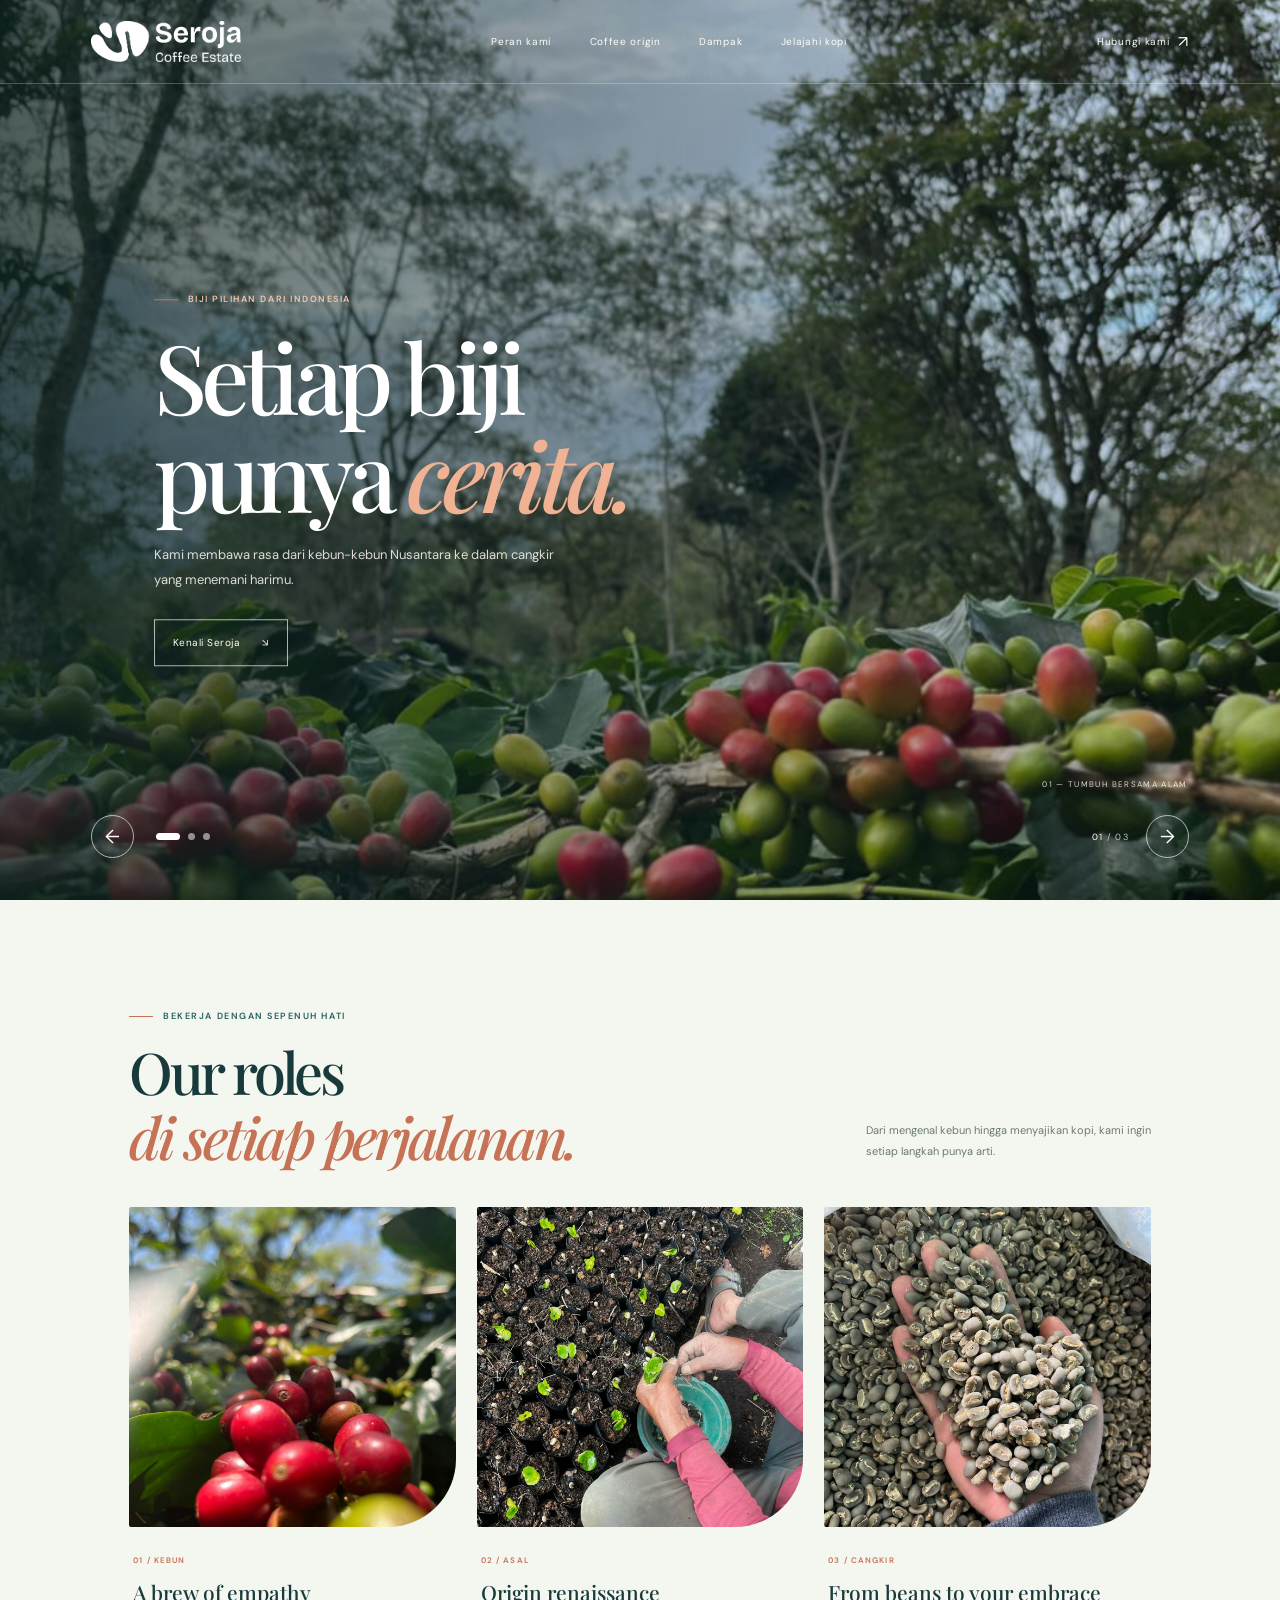
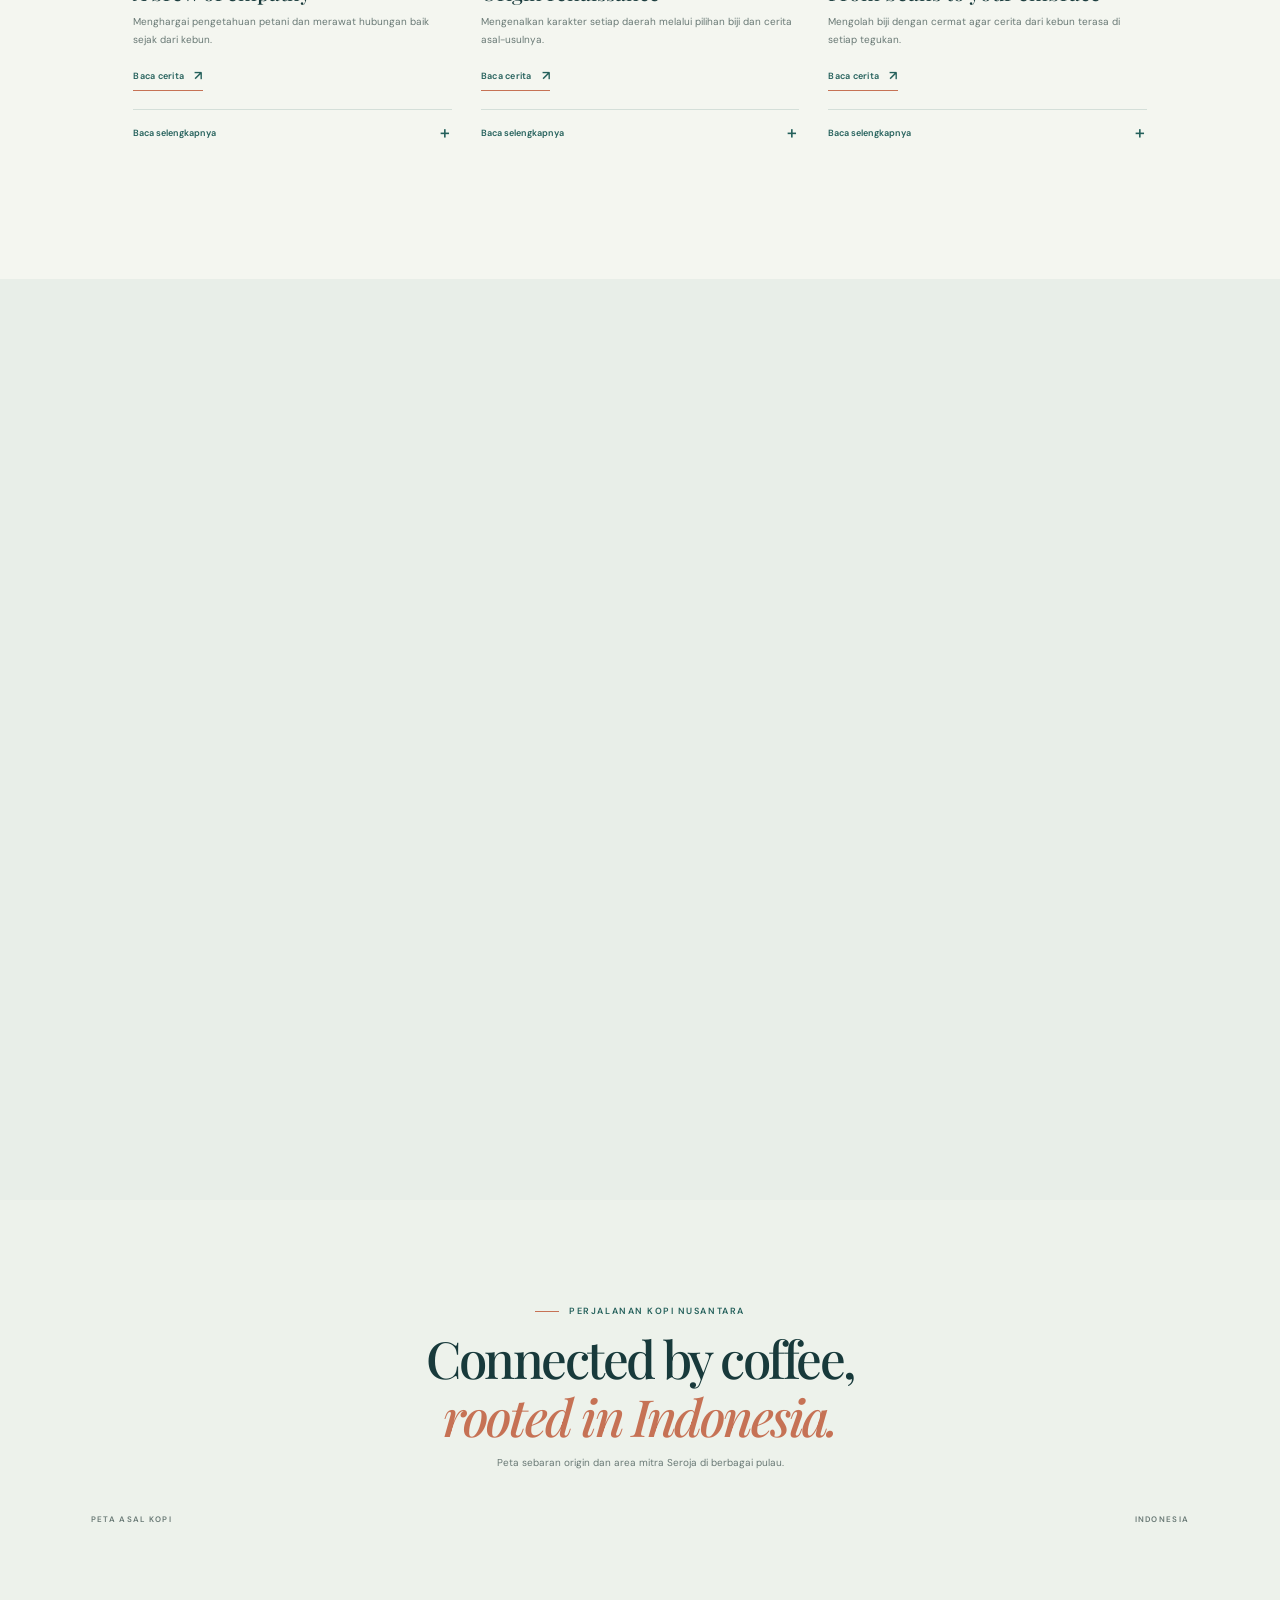
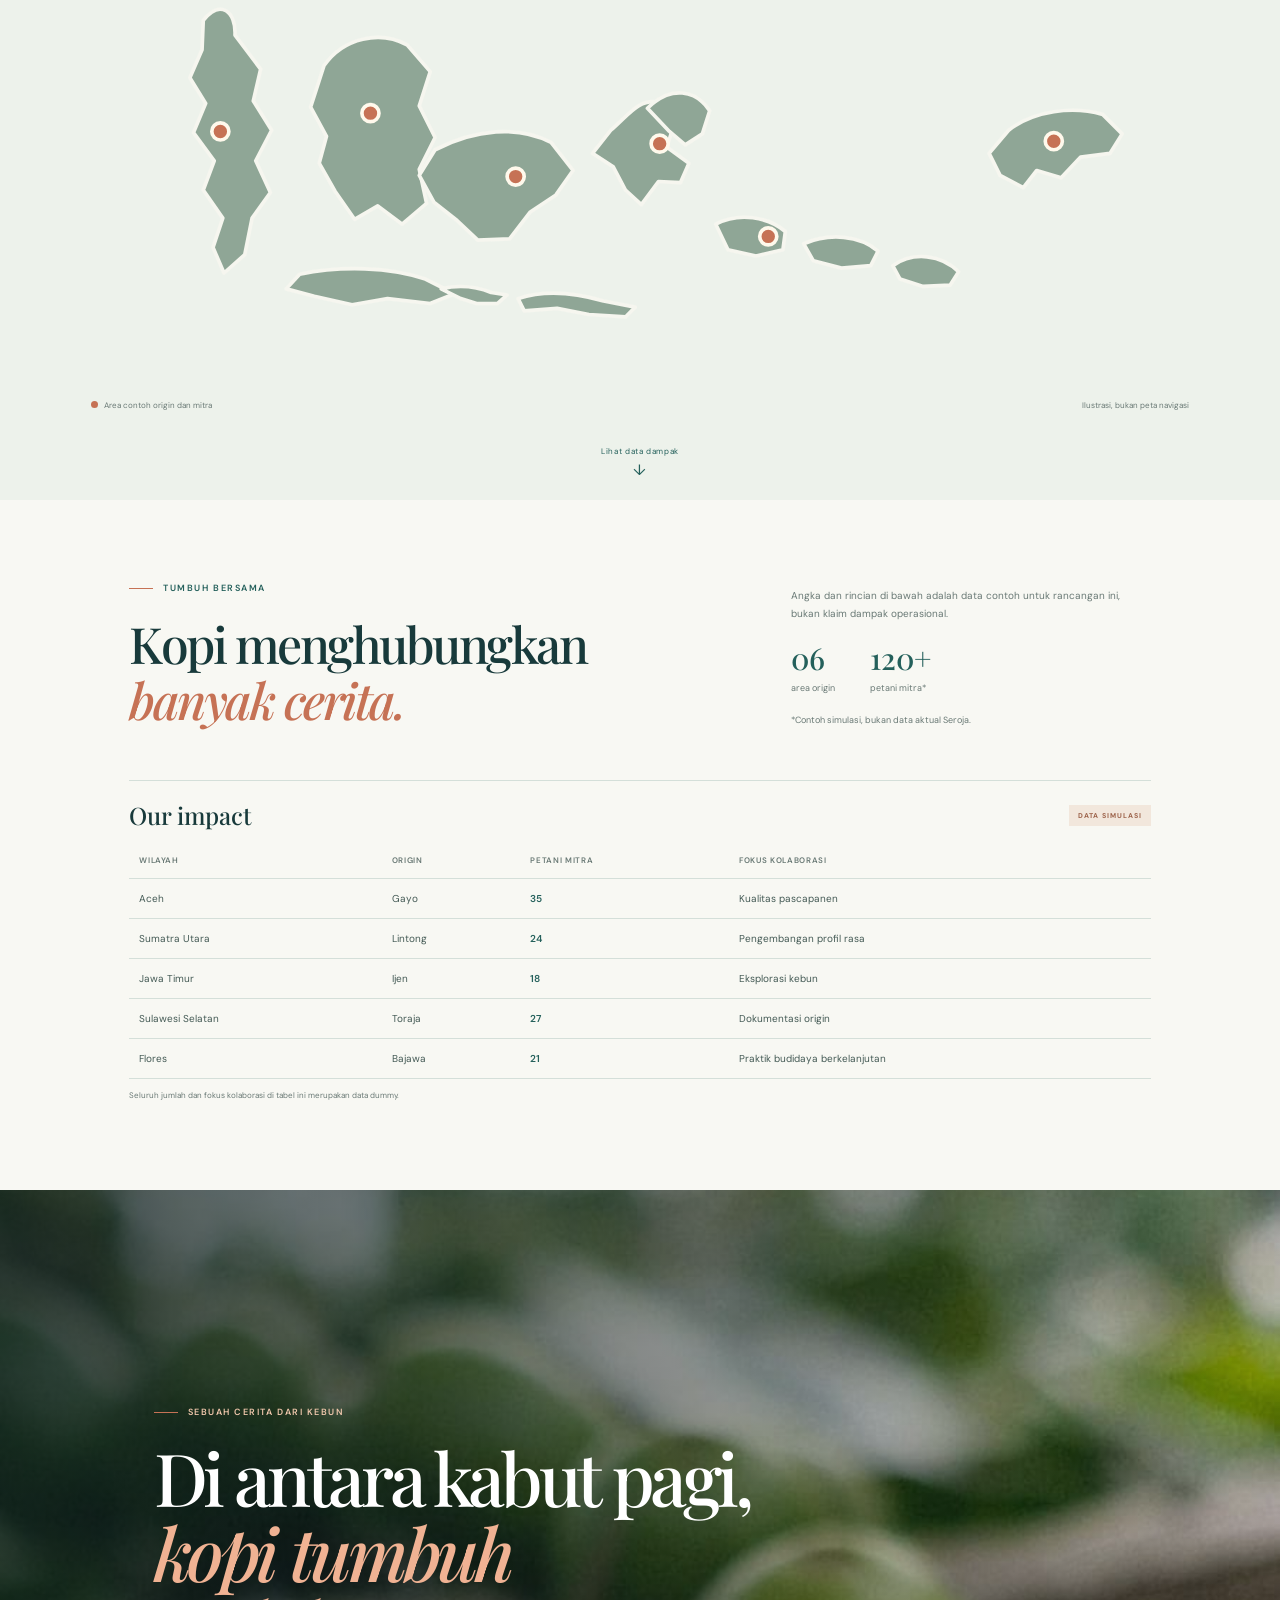
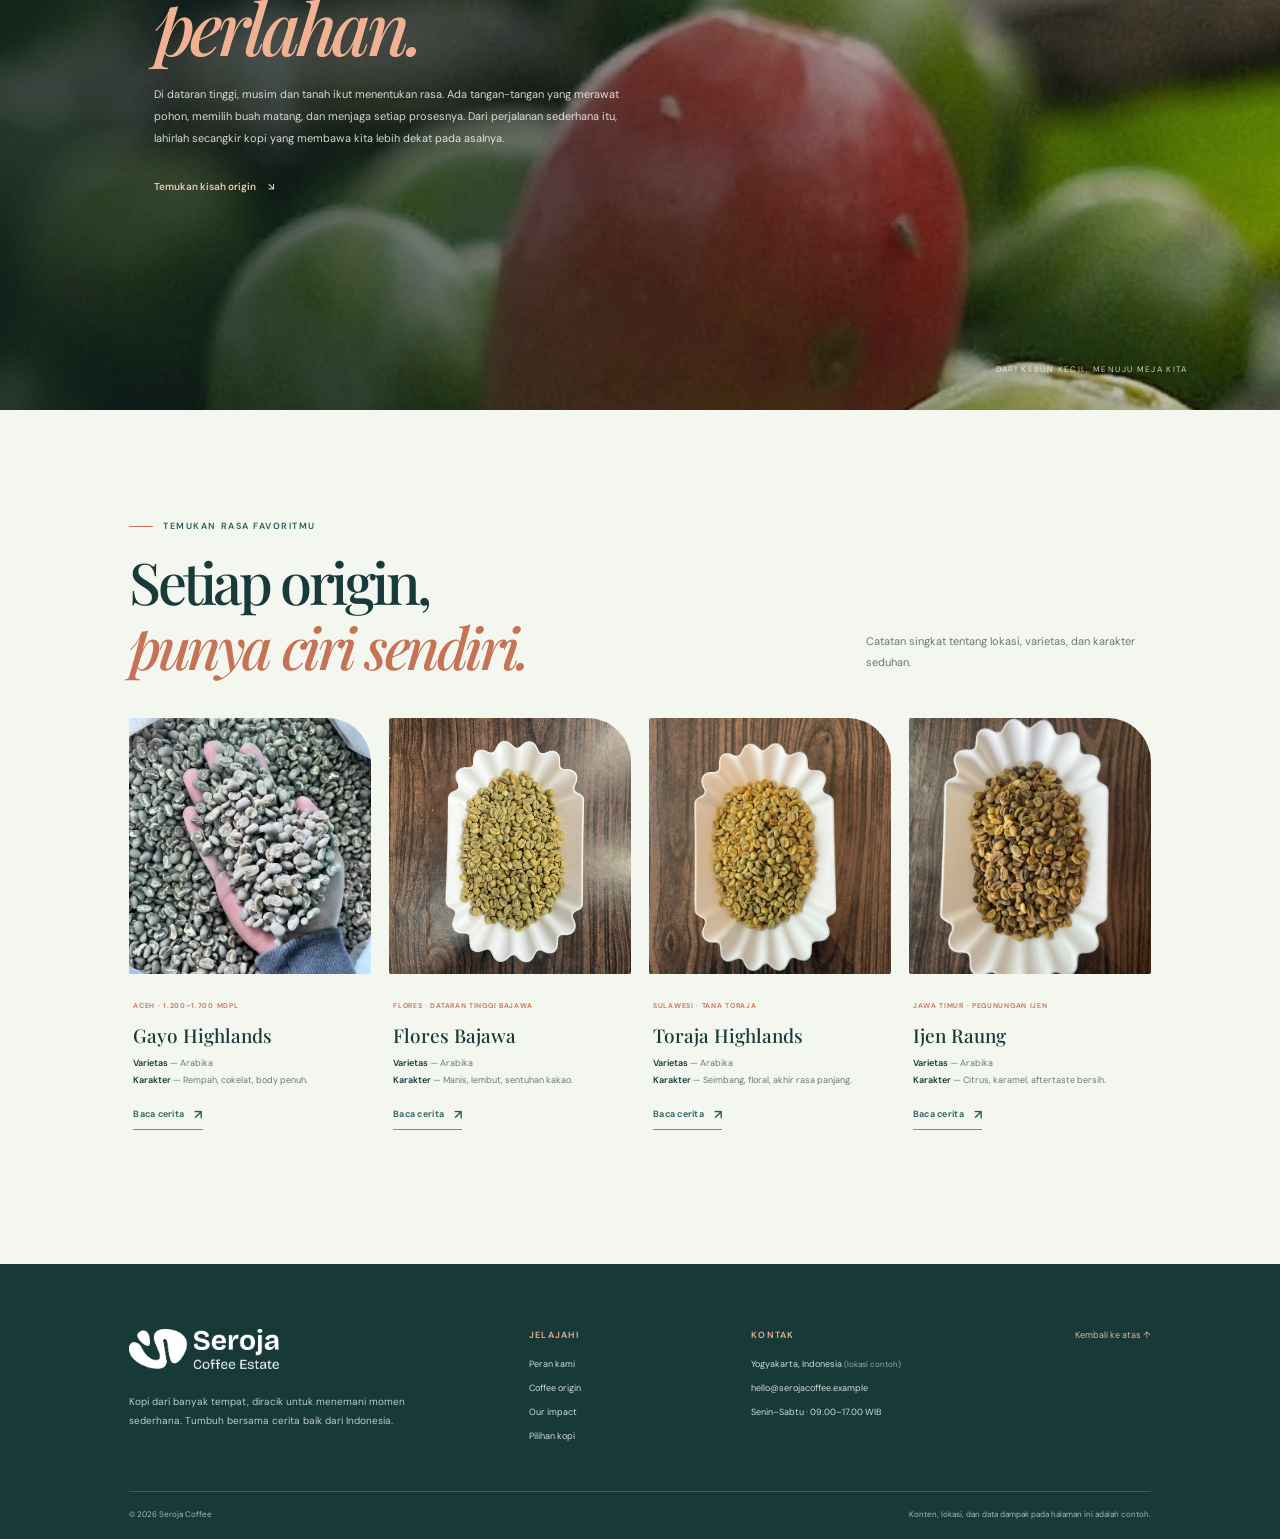
==== index.html @ 6aa767bf "new file:   assets/images/coffee-flores.jpeg 	new file:   assets/images/coffee-ijen.jpeg 	new file: " ====
<!doctype html>
<html lang="id">
<head>
    <meta charset="utf-8">
    <meta name="viewport" content="width=device-width, initial-scale=1">
    <meta name="theme-color" content="#183a3b">
    <meta name="description" content="Seroja Coffee — cerita kopi Indonesia, dari kebun pilihan sampai ke cangkirmu.">
    <title>Seroja Coffee — Cerita dari setiap biji</title>
    <link rel="preconnect" href="https://fonts.googleapis.com">
    <link rel="preconnect" href="https://fonts.gstatic.com" crossorigin>
    <link rel="preconnect" href="https://images.unsplash.com">
    <link href="https://fonts.googleapis.com/css2?family=DM+Sans:wght@400;500;600;700&family=Playfair+Display:ital,wght@0,500;0,600;1,500;1,600&display=swap" rel="stylesheet">
    <link rel="stylesheet" href="styles.css">
    <script src="script.js" defer></script>
</head>
<body>
    <header class="site-header">
        <a class="brand" href="#home" aria-label="Seroja Coffee, ke beranda">
            <img class="brand-logo" src="assets/seroja-logo.png" alt="Seroja Coffee Estate">
        </a>
        <button class="menu-toggle" type="button" aria-expanded="false" aria-controls="site-navigation">
            <span class="menu-toggle-label">Menu</span>
            <span class="menu-icon" aria-hidden="true"><i></i><i></i></span>
        </button>
        <nav class="site-nav" id="site-navigation" aria-label="Navigasi utama">
            <a href="#peran">Peran kami</a>
            <a href="#origin">Coffee origin</a>
            <a href="#dampak">Dampak</a>
            <a href="#jelajah">Jelajahi kopi</a>
        </nav>
        <a class="header-link" href="#kontak">Hubungi kami <span aria-hidden="true">↗</span></a>
    </header>

    <main>
        <section class="hero" id="home" aria-label="Cerita Seroja Coffee">
            <article class="hero-slide is-active" aria-hidden="false">
                <img data-image-slot="hero-01" src="https://images.unsplash.com/photo-1442512595331-e89e73853f31?auto=format&amp;fit=crop&amp;w=2200&amp;q=88" alt="Buah kopi merah dan hijau di cabang pohon kopi" fetchpriority="high">
                <div class="hero-shade"></div>
                <div class="hero-copy">
                    <p class="eyebrow"><span></span> Biji pilihan dari Indonesia</p>
                    <h1>Setiap biji<br>punya <em>cerita.</em></h1>
                    <p>Kami membawa rasa dari kebun-kebun Nusantara ke dalam cangkir yang menemani harimu.</p>
                    <a class="button button-light" href="#peran">Kenali Seroja <span aria-hidden="true">↘</span></a>
                </div>
                <span class="hero-caption">01 — TUMBUH BERSAMA ALAM</span>
            </article>
            <article class="hero-slide" aria-hidden="true">
                <img data-image-slot="hero-02" src="https://images.unsplash.com/photo-1472396961693-142e6e269027?auto=format&amp;fit=crop&amp;w=2200&amp;q=88" alt="Daun dan buah kopi yang tumbuh di kebun" loading="lazy">
                <div class="hero-shade"></div>
                <div class="hero-copy">
                    <p class="eyebrow"><span></span> Asal yang kami jaga</p>
                    <h2>Dari tanah<br><em>yang bermakna.</em></h2>
                    <p>Kenali orang-orang dan tempat yang membuat karakter kopi Indonesia begitu beragam.</p>
                    <a class="button button-light" href="#origin">Lihat coffee origin <span aria-hidden="true">↘</span></a>
                </div>
                <span class="hero-caption">02 — CERITA DARI ASALNYA</span>
            </article>
            <article class="hero-slide" aria-hidden="true">
                <img data-image-slot="hero-03" src="https://images.unsplash.com/photo-1495474472287-4d71bcdd2085?auto=format&amp;fit=crop&amp;w=2200&amp;q=88" alt="Bunga kopi Seroja Coffee Estate" loading="lazy">
                <div class="hero-shade"></div>
                <div class="hero-copy">
                    <p class="eyebrow"><span></span> Diracik untuk dinikmati</p>
                    <h2>Rasa lokal,<br><em>ruang untuk semua.</em></h2>
                    <p>Temukan kopi dengan karakter yang pas, lalu nikmati tanpa perlu terburu-buru.</p>
                    <a class="button button-light" href="#jelajah">Jelajahi pilihan <span aria-hidden="true">↘</span></a>
                </div>
                <span class="hero-caption">03 — SELALU ADA WAKTU UNTUK KOPI</span>
            </article>
            <div class="hero-controls" aria-label="Kontrol slide">
                <button class="slide-arrow" type="button" data-slide="previous" aria-label="Foto sebelumnya">←</button>
                <div class="slide-dots" aria-label="Pilih foto">
                    <button class="slide-dot is-active" type="button" data-slide-to="0" aria-label="Foto 1" aria-current="true"></button>
                    <button class="slide-dot" type="button" data-slide-to="1" aria-label="Foto 2" aria-current="false"></button>
                    <button class="slide-dot" type="button" data-slide-to="2" aria-label="Foto 3" aria-current="false"></button>
                </div>
                <span class="slide-count"><span id="slide-current">01</span> / 03</span>
                <button class="slide-arrow" type="button" data-slide="next" aria-label="Foto berikutnya">→</button>
            </div>
        </section>

        <section class="roles section" id="peran">
            <div class="section-heading">
                <div>
                    <p class="eyebrow"><span></span> Bekerja dengan sepenuh hati</p>
                    <h2>Our roles<br><em>di setiap perjalanan.</em></h2>
                </div>
                <p>Dari mengenal kebun hingga menyajikan kopi, kami ingin setiap langkah punya arti.</p>
            </div>
            <div class="role-grid">
                <article class="role-card">
                    <img data-image-slot="role-kebun" src="https://images.unsplash.com/photo-1523348837708-15d4a09cfac2?auto=format&amp;fit=crop&amp;w=1000&amp;q=85" alt="Tanaman muda yang tumbuh di lahan pertanian" loading="lazy">
                    <div class="card-copy">
                        <span class="card-kicker">01 / KEBUN</span>
                        <h3>A brew of empathy</h3>
                        <p>Menghargai pengetahuan petani dan merawat hubungan baik sejak dari kebun.</p>
                        <button class="grid-detail-button" type="button" data-open-detail>Baca cerita <span aria-hidden="true">↗</span></button>
                        <details class="read-more">
                            <summary>Baca selengkapnya <span aria-hidden="true">＋</span></summary>
                            <p>Contoh program Seroja: kunjungan kebun, berbagi catatan kualitas panen, dan pembelian biji berdasarkan kesepakatan yang transparan. Rincian ini merupakan materi simulasi.</p>
                        </details>
                    </div>
                </article>
                <article class="role-card">
                    <img data-image-slot="role-origin" src="https://images.unsplash.com/photo-1470252649378-9c29740c9fa8?auto=format&amp;fit=crop&amp;w=1000&amp;q=85" alt="Proses pemilihan dan penanganan biji kopi" loading="lazy">
                    <div class="card-copy">
                        <span class="card-kicker">02 / ASAL</span>
                        <h3>Origin renaissance</h3>
                        <p>Mengenalkan karakter setiap daerah melalui pilihan biji dan cerita asal-usulnya.</p>
                        <button class="grid-detail-button" type="button" data-open-detail>Baca cerita <span aria-hidden="true">↗</span></button>
                        <details class="read-more">
                            <summary>Baca selengkapnya <span aria-hidden="true">＋</span></summary>
                            <p>Kami membayangkan kolaborasi dengan komunitas lokal untuk mendokumentasikan varietas, metode pascapanen, dan kebiasaan yang menjaga mutu kopi dari musim ke musim.</p>
                        </details>
                    </div>
                </article>
                <article class="role-card">
                    <img data-image-slot="role-cangkir" src="https://images.unsplash.com/photo-1495474472287-4d71bcdd2085?auto=format&amp;fit=crop&amp;w=1000&amp;q=85" alt="Biji kopi pilihan yang siap diseduh" loading="lazy">
                    <div class="card-copy">
                        <span class="card-kicker">03 / CANGKIR</span>
                        <h3>From beans to your embrace</h3>
                        <p>Mengolah biji dengan cermat agar cerita dari kebun terasa di setiap tegukan.</p>
                        <button class="grid-detail-button" type="button" data-open-detail>Baca cerita <span aria-hidden="true">↗</span></button>
                        <details class="read-more">
                            <summary>Baca selengkapnya <span aria-hidden="true">＋</span></summary>
                            <p>Setiap racikan Seroja dirancang untuk menonjolkan rasa alami biji, disajikan dengan informasi asal dan saran seduh agar mudah kamu nikmati di rumah.</p>
                        </details>
                    </div>
                </article>
            </div>
        </section>

        <section class="origins section" id="origin">
            <div class="section-heading">
                <div>
                    <p class="eyebrow"><span></span> Rasa dari banyak pulau</p>
                    <h2>Coffee origin<br><em>Indonesia.</em></h2>
                </div>
                <p>Setiap wilayah menghadirkan cara tumbuh, proses, dan rasa yang berbeda.</p>
            </div>
            <div class="origin-grid">
                <article class="origin-card">
                    <img data-image-slot="origin-gayo" src="https://images.unsplash.com/photo-1447933601403-0c6688de566e?auto=format&amp;fit=crop&amp;w=900&amp;q=85" alt="Biji kopi hijau pilihan dari Gayo" loading="lazy">
                    <div class="card-copy">
                        <span class="card-kicker">ACEH / SUMATRA</span>
                        <h3>Gayo Highlands</h3>
                        <p>Kopi dataran tinggi dengan kesan rempah dan rasa yang kaya.</p>
                        <button class="grid-detail-button" type="button" data-open-detail>Baca cerita <span aria-hidden="true">↗</span></button>
                        <details class="read-more">
                            <summary>Baca selengkapnya <span aria-hidden="true">＋</span></summary>
                            <p>Contoh profil: arabika, ketinggian sekitar 1.200–1.700 mdpl, cocok untuk seduhan filter maupun espresso. Informasi produk ini dummy.</p>
                        </details>
                    </div>
                </article>
                <article class="origin-card">
                    <img data-image-slot="origin-flores" src="https://images.unsplash.com/photo-1498804103079-a6351b050096?auto=format&amp;fit=crop&amp;w=900&amp;q=85" alt="Biji kopi Flores yang siap diproses" loading="lazy">
                    <div class="card-copy">
                        <span class="card-kicker">FLORES / NUSA TENGGARA</span>
                        <h3>Flores Bajawa</h3>
                        <p>Karakter lembut dengan nuansa cokelat dan manis yang nyaman.</p>
                        <button class="grid-detail-button" type="button" data-open-detail>Baca cerita <span aria-hidden="true">↗</span></button>
                        <details class="read-more">
                            <summary>Baca selengkapnya <span aria-hidden="true">＋</span></summary>
                            <p>Contoh profil: arabika yang tumbuh di tanah vulkanik, diproses secara natural atau washed menurut musim. Ketersediaan dan detail panen merupakan simulasi.</p>
                        </details>
                    </div>
                </article>
                <article class="origin-card">
                    <img data-image-slot="origin-toraja" src="https://images.unsplash.com/photo-1501339847302-ac426a4a7cbb?auto=format&amp;fit=crop&amp;w=900&amp;q=85" alt="Biji kopi Toraja hasil panen pilihan" loading="lazy">
                    <div class="card-copy">
                        <span class="card-kicker">TORAJA / SULAWESI</span>
                        <h3>Toraja Highlands</h3>
                        <p>Rasa seimbang, berlapis, dengan akhir seduhan yang panjang.</p>
                        <button class="grid-detail-button" type="button" data-open-detail>Baca cerita <span aria-hidden="true">↗</span></button>
                        <details class="read-more">
                            <summary>Baca selengkapnya <span aria-hidden="true">＋</span></summary>
                            <p>Contoh profil: kopi pegunungan Sulawesi dengan proses pascapanen yang beragam dan cita rasa yang berubah sesuai musim panen.</p>
                        </details>
                    </div>
                </article>
            </div>
        </section>

        <section class="impact-map-page" id="dampak">
            <div class="map-page-heading">
                <p class="eyebrow"><span></span> Perjalanan kopi Nusantara</p>
                <h2>Connected by coffee,<br><em>rooted in Indonesia.</em></h2>
                <p>Peta sebaran origin dan area mitra Seroja di berbagai pulau.</p>
            </div>
            <div class="map-panel">
                <div class="map-heading"><span>PETA ASAL KOPI</span><span>INDONESIA</span></div>
                <svg class="indonesia-map" viewBox="0 0 900 390" role="img" aria-labelledby="map-title map-desc">
                    <title id="map-title">Peta ilustratif distribusi kopi Seroja di Indonesia</title>
                    <desc id="map-desc">Ilustrasi kepulauan Sumatra, Jawa, Kalimantan, Sulawesi, Bali, Nusa Tenggara, Maluku dan Papua. Titik menandai wilayah contoh.</desc>
                    <g class="islands">
                        <path d="M92 79 C106 61 119 72 118 91 L139 119 133 145 148 169 135 194 147 220 132 241 126 271 109 286 100 265 108 241 92 218 101 194 84 171 94 147 81 126 91 103Z"/>
                        <path d="M171 287 C205 280 245 281 274 291 L298 303 278 311 243 307 214 312 183 305 160 299Z"/>
                        <path d="M191 116 C207 93 237 87 259 99 L278 121 269 149 282 175 269 201 275 229 255 246 235 231 216 242 200 219 187 196 193 174 180 150Z"/>
                        <path d="M287 299 C304 295 318 298 328 302 L341 304 333 311 316 311 303 307Z"/>
                        <path d="M350 307 C371 300 396 302 420 309 L446 314 438 322 408 320 382 315 355 317Z"/>
                        <path d="M282 185 C315 168 350 165 377 179 L395 202 381 222 360 236 343 258 317 259 300 243 281 228 269 206Z"/>
                        <path d="M426 169 C441 156 449 143 465 146 L478 163 472 183 490 196 483 212 465 211 451 230 438 218 428 199 411 188Z"/>
                        <path d="M456 151 C475 132 496 136 507 153 L501 172 487 181 474 170Z"/>
                        <path d="M512 246 C531 236 555 240 569 252 L567 267 545 272 522 267Z"/>
                        <path d="M584 262 C605 253 630 255 645 268 L639 280 615 282 592 276Z"/>
                        <path d="M657 280 C674 268 697 271 711 285 L704 296 682 297 663 291Z"/>
                        <path d="M752 169 C773 153 804 149 829 156 L845 172 835 188 811 191 795 208 775 202 764 216 745 206 736 188Z"/>
                    </g>
                    <g class="map-pins" aria-hidden="true">
                        <circle cx="106" cy="170" r="7"/><circle cx="229" cy="155" r="7"/><circle cx="348" cy="207" r="7"/><circle cx="466" cy="180" r="7"/><circle cx="555" cy="256" r="7"/><circle cx="789" cy="178" r="7"/>
                    </g>
                </svg>
                <div class="map-legend"><span><i></i> Area contoh origin dan mitra</span><span>Ilustrasi, bukan peta navigasi</span></div>
            </div>
            <a class="map-scroll-link" href="#our-impact">Lihat data dampak <span aria-hidden="true">↓</span></a>
        </section>

        <section class="impact section" id="our-impact">
            <div class="impact-intro">
                <div>
                    <p class="eyebrow"><span></span> Tumbuh bersama</p>
                    <h2>Kopi menghubungkan<br><em>banyak cerita.</em></h2>
                </div>
                <div>
                    <p>Angka dan rincian di bawah adalah data contoh untuk rancangan ini, bukan klaim dampak operasional.</p>
                    <div class="impact-stats">
                        <div><strong>06</strong><span>area origin</span></div>
                        <div><strong>120+</strong><span>petani mitra*</span></div>
                    </div>
                    <span class="data-note">*Contoh simulasi, bukan data aktual Seroja.</span>
                </div>
            </div>
            <div class="impact-table-wrap">
                <div class="table-title"><h3>Our impact</h3><span>DATA SIMULASI</span></div>
                <table>
                    <thead>
                        <tr><th>Wilayah</th><th>Origin</th><th>Petani mitra</th><th>Fokus kolaborasi</th></tr>
                    </thead>
                    <tbody>
                        <tr><td>Aceh</td><td>Gayo</td><td>35</td><td>Kualitas pascapanen</td></tr>
                        <tr><td>Sumatra Utara</td><td>Lintong</td><td>24</td><td>Pengembangan profil rasa</td></tr>
                        <tr><td>Jawa Timur</td><td>Ijen</td><td>18</td><td>Eksplorasi kebun</td></tr>
                        <tr><td>Sulawesi Selatan</td><td>Toraja</td><td>27</td><td>Dokumentasi origin</td></tr>
                        <tr><td>Flores</td><td>Bajawa</td><td>21</td><td>Praktik budidaya berkelanjutan</td></tr>
                    </tbody>
                </table>
                <p class="table-note">Seluruh jumlah dan fokus kolaborasi di tabel ini merupakan data dummy.</p>
            </div>
        </section>

        <section class="field-story" id="cerita">
            <img data-image-slot="story-kebun" src="https://images.unsplash.com/photo-1464278533981-50106e6176b1?auto=format&amp;fit=crop&amp;w=2200&amp;q=88" alt="Buah kopi di kebun Seroja sebelum dipanen" loading="lazy">
            <div class="field-story-shade"></div>
            <div class="field-story-copy">
                <p class="eyebrow"><span></span> Sebuah cerita dari kebun</p>
                <h2>Di antara kabut pagi,<br><em>kopi tumbuh perlahan.</em></h2>
                <p>Di dataran tinggi, musim dan tanah ikut menentukan rasa. Ada tangan-tangan yang merawat pohon, memilih buah matang, dan menjaga setiap prosesnya. Dari perjalanan sederhana itu, lahirlah secangkir kopi yang membawa kita lebih dekat pada asalnya.</p>
                <a class="text-link text-link-light" href="#jelajah">Temukan kisah origin <span aria-hidden="true">↘</span></a>
            </div>
            <span class="field-story-caption">DARI KEBUN KECIL, MENUJU MEJA KITA</span>
        </section>

        <section class="explore section" id="jelajah">
            <div class="section-heading">
                <div>
                    <p class="eyebrow"><span></span> Temukan rasa favoritmu</p>
                    <h2>Setiap origin,<br><em>punya ciri sendiri.</em></h2>
                </div>
                <p>Catatan singkat tentang lokasi, varietas, dan karakter seduhan.</p>
            </div>
            <div class="explore-grid">
                <article class="explore-card">
                    <img data-image-slot="coffee-gayo" src="https://images.unsplash.com/photo-1511537190424-bbbab87ac5eb?auto=format&amp;fit=crop&amp;w=1000&amp;q=85" alt="Biji kopi Gayo pilihan" loading="lazy">
                    <div class="explore-copy"><span>ACEH · 1.200–1.700 MDPL</span><h3>Gayo Highlands</h3><p><b>Varietas</b> — Arabika<br><b>Karakter</b> — Rempah, cokelat, body penuh.</p><button class="grid-detail-button" type="button" data-open-detail>Baca cerita <span aria-hidden="true">↗</span></button></div>
                </article>
                <article class="explore-card">
                    <img data-image-slot="coffee-flores" src="https://images.unsplash.com/photo-1500530855697-b586d89ba3ee?auto=format&amp;fit=crop&amp;w=1000&amp;q=85" alt="Lanskap hijau perbukitan" loading="lazy">
                    <div class="explore-copy"><span>FLORES · DATARAN TINGGI BAJAWA</span><h3>Flores Bajawa</h3><p><b>Varietas</b> — Arabika<br><b>Karakter</b> — Manis, lembut, sentuhan kakao.</p><button class="grid-detail-button" type="button" data-open-detail>Baca cerita <span aria-hidden="true">↗</span></button></div>
                </article>
                <article class="explore-card">
                    <img data-image-slot="coffee-toraja" src="https://images.unsplash.com/photo-1518837695005-2083093ee35b?auto=format&amp;fit=crop&amp;w=1000&amp;q=85" alt="Kabut di lembah pegunungan" loading="lazy">
                    <div class="explore-copy"><span>SULAWESI · TANA TORAJA</span><h3>Toraja Highlands</h3><p><b>Varietas</b> — Arabika<br><b>Karakter</b> — Seimbang, floral, akhir rasa panjang.</p><button class="grid-detail-button" type="button" data-open-detail>Baca cerita <span aria-hidden="true">↗</span></button></div>
                </article>
                <article class="explore-card">
                    <img data-image-slot="coffee-ijen" src="https://images.unsplash.com/photo-1516026672322-bc52d61a55d5?auto=format&amp;fit=crop&amp;w=1000&amp;q=85" alt="Hutan tropis Indonesia dari kejauhan" loading="lazy">
                    <div class="explore-copy"><span>JAWA TIMUR · PEGUNUNGAN IJEN</span><h3>Ijen Raung</h3><p><b>Varietas</b> — Arabika<br><b>Karakter</b> — Citrus, karamel, aftertaste bersih.</p><button class="grid-detail-button" type="button" data-open-detail>Baca cerita <span aria-hidden="true">↗</span></button></div>
                </article>
            </div>
        </section>
    </main>

    <footer class="site-footer" id="kontak">
        <div class="footer-main">
            <div class="footer-about">
                <a class="brand footer-brand" href="#home" aria-label="Seroja Coffee, kembali ke atas">
                    <img class="brand-logo" src="assets/seroja-logo.png" alt="Seroja Coffee Estate">
                </a>
                <p>Kopi dari banyak tempat, diracik untuk menemani momen sederhana. Tumbuh bersama cerita baik dari Indonesia.</p>
            </div>
            <div class="footer-links">
                <h2>Jelajahi</h2>
                <a href="#peran">Peran kami</a>
                <a href="#origin">Coffee origin</a>
                <a href="#dampak">Our impact</a>
                <a href="#jelajah">Pilihan kopi</a>
            </div>
            <div class="footer-contact">
                <h2>Kontak</h2>
                <span>Yogyakarta, Indonesia <small>(lokasi contoh)</small></span>
                <a href="mailto:hello@serojacoffee.example">hello@serojacoffee.example</a>
                <span>Senin–Sabtu · 09.00–17.00 WIB</span>
            </div>
            <a class="back-top" href="#home">Kembali ke atas ↑</a>
        </div>
        <div class="footer-bottom">
            <span>© <span id="current-year"></span> Seroja Coffee</span>
            <span>Konten, lokasi, dan data dampak pada halaman ini adalah contoh.</span>
        </div>
    </footer>
    <dialog class="detail-dialog" aria-labelledby="detail-title">
        <button class="dialog-close" type="button" aria-label="Tutup detail">×</button>
        <img class="dialog-image" src="" alt="">
        <div class="dialog-copy">
            <p class="eyebrow dialog-kicker"></p>
            <h2 id="detail-title"></h2>
            <p class="dialog-description"></p>
            <p class="dialog-extra"></p>
        </div>
    </dialog>
</body>
</html>
---- styles.css ----
:root {
    color-scheme: light;
    --paper: #f4f6f0;
    --paper-deep: #e8eee8;
    --ink: #183a3b;
    --muted: #697975;
    --green: #24605b;
    --accent: #c67255;
    --line: #d4dfd9;
    --serif: "Playfair Display", Georgia, serif;
    --sans: "DM Sans", Arial, sans-serif;
}

* { box-sizing: border-box; }

html { scroll-behavior: smooth; scroll-padding-top: 24px; }

body {
    margin: 0;
    background: var(--paper);
    color: var(--ink);
    font-family: var(--sans);
    -webkit-font-smoothing: antialiased;
}

body, button, a { -webkit-tap-highlight-color: transparent; }
a { color: inherit; text-decoration: none; }
img { display: block; width: 100%; }
button { font: inherit; }

.site-header {
    position: absolute;
    z-index: 5;
    top: 0;
    right: 0;
    left: 0;
    display: flex;
    align-items: center;
    justify-content: space-between;
    min-height: 84px;
    padding: 0 7.1%;
    border-bottom: 1px solid rgb(255 255 255 / 24%);
    color: #fffdf7;
}

.brand {
    display: inline-flex;
    align-items: center;
}

.brand-logo { display: block; width: 150px; height: auto; }
.brand-mark {
    display: grid;
    width: 37px;
    height: 37px;
    place-items: center;
    border: 1px solid currentColor;
    border-radius: 11px;
    font-family: var(--serif);
    font-size: 22px;
    line-height: 1;
}

.brand-name {
    display: grid;
    gap: 2px;
    font-size: 14px;
    font-weight: 700;
    letter-spacing: .14em;
    line-height: 1;
    text-transform: uppercase;
}

.brand-name span {
    font-size: 8px;
    font-weight: 500;
    letter-spacing: .36em;
}

.site-nav { display: flex; align-items: center; gap: clamp(20px, 3vw, 45px); }
.site-nav a, .header-link { font-size: 10px; letter-spacing: .07em; transition: color .2s ease; }
.site-nav a:hover, .header-link:hover { color: #edb096; }
.header-link { display: inline-flex; align-items: center; gap: 9px; }
.header-link span { font-size: 16px; }
.menu-toggle { display: none; }

.hero {
    position: relative;
    height: 100svh;
    min-height: 620px;
    overflow: hidden;
    background: #25423e;
    color: white;
}

.hero-slide {
    position: absolute;
    inset: 0;
    visibility: hidden;
    opacity: 0;
    transition: opacity .65s ease, visibility .65s;
}

.hero-slide.is-active { visibility: visible; opacity: 1; }
.hero-slide.is-active > img { animation: hero-image-drift 14s ease-out both; }

@keyframes hero-image-drift {
    from { transform: scale(1.015); }
    to { transform: scale(1.09); }
}
.hero-slide > img, .field-story > img { position: absolute; inset: 0; width: 100%; height: 100%; object-fit: cover; }
.hero-slide > img { object-position: center 48%; }
.hero-shade, .field-story-shade { position: absolute; inset: 0; background: linear-gradient(90deg, rgb(13 35 33 / 74%), rgb(13 35 33 / 30%) 55%, rgb(13 35 33 / 8%)); }

.hero-copy {
    position: absolute;
    top: 50%;
    left: 12%;
    width: min(550px, 70%);
    transform: translateY(-42%);
}

.eyebrow {
    display: flex;
    align-items: center;
    gap: 10px;
    margin: 0 0 22px;
    color: var(--green);
    font-size: 9px;
    font-weight: 600;
    letter-spacing: .17em;
    text-transform: uppercase;
}

.eyebrow > span { display: inline-block; width: 24px; height: 1px; background: var(--accent); }
.hero .eyebrow, .field-story .eyebrow { color: #f0c7ac; }
.hero h1, .hero h2, .section-heading h2, .field-story h2 {
    margin: 0 0 20px;
    font-family: var(--serif);
    font-size: clamp(54px, 7.5vw, 96px);
    font-weight: 500;
    letter-spacing: -.06em;
    line-height: 1.02;
}

.hero h1 em, .hero h2 em, .field-story h2 em { color: #f0b293; font-weight: 500; }
.hero-copy > p:not(.eyebrow) { max-width: 400px; margin: 0 0 27px; color: rgb(255 253 247 / 83%); font-size: 13px; line-height: 1.9; }

.button {
    display: inline-flex;
    min-height: 47px;
    align-items: center;
    justify-content: center;
    gap: 22px;
    padding: 0 18px;
    background: var(--green);
    color: white;
    font-size: 10px;
    letter-spacing: .05em;
    transition: transform .2s ease, background .2s ease;
}

.button:hover { transform: translateY(-2px); background: #194945; }
.button-light { border: 1px solid rgb(255 255 255 / 66%); background: transparent; }
.button-light:hover { background: white; color: var(--ink); }
.hero-caption { position: absolute; right: 7.2%; bottom: 111px; color: rgb(255 255 255 / 82%); font-size: 8px; letter-spacing: .17em; }

.hero-controls {
    position: absolute;
    z-index: 2;
    right: 7.1%;
    bottom: 42px;
    left: 7.1%;
    display: flex;
    align-items: center;
    gap: 17px;
}

.slide-arrow {
    display: grid;
    width: 43px;
    height: 43px;
    place-items: center;
    border: 1px solid rgb(255 255 255 / 64%);
    border-radius: 50%;
    background: transparent;
    color: white;
    font-size: 19px;
    cursor: pointer;
    transition: background .2s ease, color .2s ease;
}

.slide-arrow:hover { background: white; color: var(--ink); }
.slide-dots { display: flex; align-items: center; gap: 8px; margin-left: 5px; }
.slide-dot { width: 7px; height: 7px; padding: 0; border: 0; border-radius: 50%; background: rgb(255 255 255 / 52%); cursor: pointer; }
.slide-dot.is-active { width: 24px; border-radius: 8px; background: white; }
.slide-count { margin-left: auto; color: rgb(255 255 255 / 73%); font-size: 9px; letter-spacing: .15em; }
.slide-count span { color: white; }

.section { padding-right: 10.1%; padding-left: 10.1%; }
.roles, .origins, .explore { padding-top: 110px; padding-bottom: 112px; }
.roles { background: var(--paper); }
.origins { padding-top: 100px; padding-bottom: 120px; background: var(--paper-deep); }
.section-heading { display: flex; align-items: flex-end; justify-content: space-between; gap: 30px; margin-bottom: 38px; }
.section-heading .eyebrow { margin-bottom: 17px; }
.section-heading h2 { margin: 0; font-size: clamp(39px, 4.5vw, 59px); line-height: 1.13; }
.section-heading h2 em, .impact-intro h2 em { color: var(--accent); font-weight: 500; }
.section-heading > p { max-width: 285px; margin: 0 0 7px; color: var(--muted); font-size: 11px; line-height: 1.9; }

.role-grid { display: grid; grid-template-columns: repeat(3, minmax(0, 1fr)); gap: 21px; }
.role-card, .origin-card, .explore-card {
    min-width: 0;
    background: transparent;
    transition: transform .35s ease;
}

.role-card > img, .origin-card > img, .explore-card > img { transition: transform .7s cubic-bezier(.2, .7, .2, 1); }
.role-card:hover, .origin-card:hover, .explore-card:hover { transform: translateY(-5px); }
.role-card:hover > img, .origin-card:hover > img, .explore-card:hover > img { transform: scale(1.035); }
.role-card > img { height: clamp(210px, 25vw, 330px); border-radius: 2px 2px 68px 2px; object-fit: cover; }
.card-copy { padding: 20px 4px 24px; }
.card-kicker { color: var(--accent); font-size: 8px; font-weight: 600; letter-spacing: .14em; }
.card-copy h3, .explore-copy h3 { margin: 11px 0 8px; font-family: var(--serif); font-size: 21px; font-weight: 500; line-height: 1.25; }
.card-copy > p, .explore-copy > p { margin: 0; color: var(--muted); font-size: 10px; line-height: 1.8; }

.read-more { margin-top: 18px; border-top: 1px solid var(--line); }
.read-more summary { display: flex; align-items: center; justify-content: space-between; padding-top: 13px; color: var(--green); font-size: 9px; font-weight: 600; cursor: pointer; list-style: none; }
.read-more summary::-webkit-details-marker { display: none; }
.read-more summary span { font-size: 15px; transition: transform .2s ease; }
.read-more[open] summary span { transform: rotate(45deg); }
.read-more > p { margin: 12px 0 0; color: var(--muted); font-size: 10px; line-height: 1.8; }

.origin-grid { display: grid; grid-template-columns: repeat(3, minmax(0, 1fr)); gap: 21px; }
.origin-card { background: transparent; }
.origin-card > img { height: clamp(190px, 22vw, 285px); border-radius: 2px 52px 2px 2px; object-fit: cover; }
.origin-card .card-copy { padding: 20px 4px 24px; }

.impact-map-page {
    position: relative;
    display: flex;
    min-height: 100svh;
    flex-direction: column;
    justify-content: center;
    overflow: hidden;
    padding: 105px 7.1% 58px;
    background: #edf2eb;
}

.map-page-heading { position: relative; z-index: 1; text-align: center; }
.map-page-heading .eyebrow { justify-content: center; margin-bottom: 13px; }
.map-page-heading h2 { margin: 0; font-family: var(--serif); font-size: clamp(32px, 4vw, 52px); font-weight: 500; letter-spacing: -.05em; line-height: 1.12; }
.map-page-heading h2 em { color: var(--accent); font-weight: 500; }
.map-page-heading > p:last-child { margin: 11px 0 0; color: var(--muted); font-size: 10px; }

.map-panel {
    display: flex;
    width: 100%;
    min-height: 0;
    flex: 1;
    flex-direction: column;
    justify-content: center;
    margin: 12px auto 0;
}

.map-heading { display: flex; justify-content: space-between; color: var(--muted); font-size: 8px; font-weight: 600; letter-spacing: .16em; }
.indonesia-map { display: block; width: 100%; max-width: 1500px; max-height: 62svh; margin: 0 auto; overflow: visible; }
.islands { fill: #8fa696; stroke: #f6f6ef; stroke-width: 3; stroke-linejoin: round; }
.map-pins circle {
    fill: var(--accent);
    stroke: #fff9ec;
    stroke-width: 3;
    transform-box: fill-box;
    transform-origin: center;
    animation: map-pin-pulse 2.8s ease-in-out infinite;
}

.map-pins circle:nth-child(2n) { animation-delay: .45s; }
.map-pins circle:nth-child(3n) { animation-delay: .9s; }

@keyframes map-pin-pulse {
    0%, 100% { transform: scale(1); }
    50% { transform: scale(1.55); }
}
.map-legend { display: flex; justify-content: space-between; gap: 15px; color: var(--muted); font-size: 8px; }
.map-legend span:first-child { display: flex; align-items: center; gap: 6px; }
.map-legend i { width: 7px; height: 7px; border-radius: 50%; background: var(--accent); }
.map-scroll-link { position: absolute; bottom: 20px; left: 50%; display: grid; gap: 4px; justify-items: center; transform: translateX(-50%); color: var(--green); font-size: 8px; letter-spacing: .08em; }
.map-scroll-link span { font-size: 15px; }

.impact { padding-top: 82px; padding-bottom: 90px; background: #f8f8f3; }
.impact-intro { display: flex; align-items: flex-end; justify-content: space-between; gap: 40px; margin-bottom: 32px; }
.impact-intro h2 { margin: 0; font-family: var(--serif); font-size: clamp(34px, 4vw, 50px); font-weight: 500; letter-spacing: -.05em; line-height: 1.12; }
.impact-intro h2 em { color: var(--accent); font-weight: 500; }
.impact-intro > div:last-child { max-width: 360px; }
.impact-intro > div:last-child > p { margin: 0 0 15px; color: var(--muted); font-size: 10px; line-height: 1.8; }
.impact-stats { display: flex; gap: 35px; margin-bottom: 13px; }
.impact-stats div { display: grid; gap: 4px; }
.impact-stats strong { color: var(--green); font-family: var(--serif); font-size: 30px; font-weight: 500; }
.impact-stats span, .data-note { color: var(--muted); font-size: 9px; }

.impact-table-wrap { margin-top: 52px; border-top: 1px solid var(--line); }
.table-title { display: flex; align-items: center; justify-content: space-between; padding: 18px 0 11px; }
.table-title h3 { margin: 0; font-family: var(--serif); font-size: 24px; font-weight: 500; }
.table-title > span { padding: 6px 9px; background: #f2e7dc; color: #9c624a; font-size: 7px; font-weight: 700; letter-spacing: .14em; }
table { width: 100%; border-collapse: collapse; text-align: left; }
th, td { padding: 13px 10px; border-bottom: 1px solid var(--line); font-size: 10px; }
th { color: var(--muted); font-size: 8px; font-weight: 600; letter-spacing: .08em; text-transform: uppercase; }
td { color: #445a55; }
td:nth-child(3) { color: var(--green); font-weight: 600; }
.table-note { margin: 11px 0 0; color: var(--muted); font-size: 8px; }

.field-story { position: relative; display: flex; min-height: min(820px, 92svh); align-items: center; overflow: hidden; background: #28443e; color: white; }
.field-story > img { object-position: center 48%; }
.field-story-shade { background: linear-gradient(90deg, rgb(17 35 32 / 75%), rgb(17 35 32 / 27%) 68%, rgb(17 35 32 / 8%)); }
.field-story-copy { position: relative; z-index: 1; width: min(610px, 70%); margin-left: 12%; padding: 100px 0; }
.field-story h2 { margin-bottom: 19px; font-size: clamp(43px, 6vw, 73px); }
.field-story-copy > p:not(.eyebrow) { max-width: 480px; margin: 0 0 25px; color: rgb(255 253 247 / 82%); font-size: 11px; line-height: 2; }
.text-link { display: inline-flex; align-items: center; gap: 12px; color: var(--green); font-size: 10px; font-weight: 600; }
.text-link-light { color: #f0c7ac; }
.field-story-caption { position: absolute; right: 7.2%; bottom: 36px; z-index: 1; color: rgb(255 255 255 / 78%); font-size: 8px; letter-spacing: .17em; }

.explore-grid { display: grid; grid-template-columns: repeat(4, minmax(0, 1fr)); gap: 18px; }
.explore-card { background: transparent; }
.explore-card > img { height: clamp(190px, 20vw, 270px); border-radius: 2px 44px 2px 2px; object-fit: cover; }
.explore-copy { padding: 18px 4px 22px; }
.explore-copy > span { color: var(--accent); font-size: 7px; font-weight: 600; letter-spacing: .1em; }
.explore-copy h3 { font-size: 19px; }
.explore-copy > p { font-size: 9px; }
.explore-copy b { color: var(--ink); font-weight: 600; }

.grid-detail-button {
    display: inline-flex;
    align-items: center;
    gap: 10px;
    margin-top: 18px;
    padding: 0 0 6px;
    border: 0;
    border-bottom: 1px solid var(--accent);
    background: transparent;
    color: var(--green);
    font-size: 9px;
    font-weight: 600;
    letter-spacing: .03em;
    cursor: pointer;
    transition: gap .2s ease, color .2s ease;
}

.grid-detail-button:hover { gap: 16px; color: var(--accent); }
.grid-detail-button span { font-size: 13px; }

.detail-dialog {
    position: fixed;
    width: min(900px, calc(100% - 36px));
    max-width: 900px;
    max-height: min(720px, calc(100% - 36px));
    padding: 0;
    overflow: auto;
    border: 0;
    background: var(--paper);
    color: var(--ink);
    box-shadow: 0 25px 90px rgb(10 31 30 / 32%);
}

.detail-dialog[open] { display: grid; grid-template-columns: 1.05fr .95fr; }
.detail-dialog::backdrop { background: rgb(10 27 26 / 72%); backdrop-filter: blur(4px); }
.dialog-image { width: 100%; height: 100%; min-height: 390px; object-fit: cover; }
.dialog-copy { align-self: center; padding: 45px clamp(24px, 4vw, 52px); }
.dialog-kicker { margin-bottom: 16px; }
.dialog-copy h2 { margin: 0 0 16px; font-family: var(--serif); font-size: clamp(30px, 4vw, 43px); font-weight: 500; letter-spacing: -.04em; line-height: 1.12; }
.dialog-description, .dialog-extra { color: var(--muted); font-size: 11px; line-height: 1.9; }
.dialog-extra { margin: 14px 0 0; }
.dialog-close { position: absolute; z-index: 1; top: 14px; right: 14px; display: grid; width: 38px; height: 38px; place-items: center; border: 1px solid rgb(24 58 59 / 18%); border-radius: 50%; background: var(--paper); color: var(--ink); font-size: 24px; cursor: pointer; transition: transform .2s ease; }
.dialog-close:hover { transform: rotate(90deg); }
:focus-visible { outline: 2px solid var(--accent); outline-offset: 4px; }

.site-footer { padding: 65px 10.1% 20px; background: #173a39; color: #f4f6f0; }
.footer-main { display: grid; grid-template-columns: 1.4fr .7fr 1.1fr auto; gap: 45px; padding-bottom: 49px; }
.footer-brand { width: fit-content; }
.footer-about > p { max-width: 290px; margin: 18px 0 0; color: #bdcbc4; font-size: 10px; line-height: 1.9; }
.footer-links, .footer-contact { display: grid; align-content: start; gap: 12px; }
.footer-links h2, .footer-contact h2 { margin: 0 0 5px; color: #e8b092; font-size: 9px; font-weight: 600; letter-spacing: .14em; text-transform: uppercase; }
.footer-links a, .footer-contact a, .footer-contact span { color: #d1dcd5; font-size: 9px; }
.footer-links a:hover, .footer-contact a:hover { color: white; }
.footer-contact small { color: #9aada4; font-size: 8px; }
.back-top { align-self: start; white-space: nowrap; color: #e8b092; font-size: 9px; }
.footer-bottom { display: flex; justify-content: space-between; gap: 20px; padding-top: 17px; border-top: 1px solid rgb(255 255 255 / 18%); color: #a9bbb2; font-size: 8px; }

.motion-enabled .reveal-on-scroll {
    opacity: 0;
    transform: translateY(26px);
    transition: opacity .7s ease var(--reveal-delay, 0ms), transform .7s cubic-bezier(.2, .7, .2, 1) var(--reveal-delay, 0ms);
}

.motion-enabled .reveal-on-scroll.is-revealed { opacity: 1; transform: translateY(0); }

@media (min-width: 1500px) {
    .section { padding-right: max(10.1%, calc((100% - 1220px) / 2)); padding-left: max(10.1%, calc((100% - 1220px) / 2)); }
    .site-footer { padding-right: max(10.1%, calc((100% - 1220px) / 2)); padding-left: max(10.1%, calc((100% - 1220px) / 2)); }
}

@media (max-width: 900px) {
    .site-header { padding-right: 5%; padding-left: 5%; }
    .site-nav { gap: 18px; }
    .site-nav a, .header-link { font-size: 9px; }
    .section { padding-right: 7%; padding-left: 7%; }
    .roles, .origins, .explore, .impact { padding-top: 84px; padding-bottom: 86px; }
    .role-grid, .origin-grid { gap: 14px; }
    .card-copy { padding: 18px 16px 21px; }
    .impact-map-page { padding-right: 5%; padding-left: 5%; }
    .indonesia-map { max-height: 59svh; }
    .impact-intro { gap: 24px; }
    .explore-grid { grid-template-columns: repeat(2, minmax(0, 1fr)); }
    .explore-card > img { height: 270px; }
    .footer-main { grid-template-columns: 1.2fr .8fr 1fr; gap: 30px; }
    .back-top { grid-column: 3; }
    .site-footer { padding-right: 7%; padding-left: 7%; }
}

@media (max-width: 680px) {
    html { scroll-padding-top: 12px; }
    .site-header { min-height: 70px; padding: 0 6%; }
    .brand-mark { width: 33px; height: 33px; font-size: 20px; }
    .brand-name { font-size: 12px; }
    .menu-toggle { display: flex; align-items: center; gap: 10px; padding: 10px 0 10px 10px; border: 0; background: transparent; color: white; font-size: 10px; }
    .menu-icon { display: grid; width: 18px; gap: 5px; }
    .menu-icon i { display: block; height: 1px; background: currentColor; transition: transform .2s ease; }
    .menu-toggle[aria-expanded="true"] .menu-icon i:first-child { transform: translateY(3px) rotate(45deg); }
    .menu-toggle[aria-expanded="true"] .menu-icon i:last-child { transform: translateY(-3px) rotate(-45deg); }
    .site-nav { position: absolute; top: calc(100% - 1px); right: 0; left: 0; display: grid; gap: 0; padding: 0 6%; border-bottom: 1px solid var(--line); background: var(--paper); color: var(--ink); visibility: hidden; opacity: 0; transform: translateY(-6px); transition: opacity .2s ease, transform .2s ease, visibility .2s; }
    .site-nav.is-open { padding-top: 8px; padding-bottom: 8px; visibility: visible; opacity: 1; transform: translateY(0); }
    .site-nav a { padding: 13px 0; border-top: 1px solid var(--line); color: var(--ink); font-size: 11px; }
    .header-link { display: none; }
    .hero { min-height: 620px; height: 100svh; max-height: 900px; }
    .hero-slide > img { object-position: 55% center; }
    .hero-shade { background: linear-gradient(90deg, rgb(13 35 33 / 71%), rgb(13 35 33 / 26%)); }
    .hero-copy { top: 47%; left: 8%; width: 84%; transform: translateY(-35%); }
    .hero .eyebrow { margin-bottom: 17px; font-size: 8px; }
    .hero h1, .hero h2 { font-size: clamp(49px, 13vw, 70px); }
    .hero-copy > p:not(.eyebrow) { max-width: 330px; font-size: 11px; }
    .hero-caption { right: 8%; bottom: 110px; font-size: 7px; }
    .hero-controls { right: 6%; bottom: 30px; left: 6%; gap: 11px; }
    .slide-arrow { width: 39px; height: 39px; }
    .slide-dots { gap: 7px; margin-left: 2px; }
    .section { padding-right: 7%; padding-left: 7%; }
    .roles, .origins, .explore, .impact { padding-top: 70px; padding-bottom: 74px; }
    .section-heading { display: block; margin-bottom: 27px; }
    .section-heading .eyebrow { margin-bottom: 15px; }
    .section-heading h2 { font-size: clamp(38px, 10vw, 48px); }
    .section-heading > p { margin-top: 13px; font-size: 10px; }
    .role-grid, .origin-grid { grid-template-columns: 1fr; gap: 17px; }
    .role-card:nth-child(2) { margin-top: 0; }
    .role-card > img, .origin-card > img { height: 67vw; max-height: 360px; }
    .card-copy { padding: 18px 2px 21px; }
    .card-copy h3 { font-size: 22px; }
    .impact-map-page { min-height: 100svh; padding: 100px 6% 63px; }
    .map-page-heading h2 { font-size: clamp(30px, 8vw, 39px); }
    .map-page-heading > p:last-child { max-width: 280px; margin: 10px auto 0; line-height: 1.6; }
    .map-panel { width: 100%; margin-top: 22px; }
    .map-heading { font-size: 7px; }
    .indonesia-map { width: 100%; max-height: 48svh; }
    .map-legend { font-size: 7px; }
    .map-scroll-link { bottom: 13px; }
    .impact-intro { display: block; margin-bottom: 25px; }
    .impact-intro > div:last-child { margin-top: 17px; }
    .impact-table-wrap { margin-top: 37px; }
    .table-title h3 { font-size: 22px; }
    table { min-width: 590px; }
    .impact-table-wrap { overflow-x: auto; }
    .table-title, .table-note { min-width: 590px; }
    .field-story { min-height: 720px; min-height: 88svh; }
    .field-story > img { object-position: 58% center; }
    .field-story-shade { background: linear-gradient(90deg, rgb(17 35 32 / 73%), rgb(17 35 32 / 27%)); }
    .field-story-copy { width: 84%; margin-left: 8%; padding: 80px 0; }
    .field-story h2 { font-size: clamp(42px, 10vw, 57px); }
    .field-story-copy > p:not(.eyebrow) { font-size: 10px; }
    .field-story-caption { right: 8%; bottom: 25px; font-size: 7px; }
    .explore-grid { grid-template-columns: 1fr; gap: 15px; }
    .explore-card > img { height: 67vw; max-height: 350px; }
    .explore-copy { padding: 18px 2px 21px; }
    .explore-copy h3 { font-size: 21px; }
    .explore-copy > p { font-size: 10px; }
    .site-footer { padding: 48px 7% 18px; }
    .footer-main { grid-template-columns: 1fr 1fr; gap: 31px 20px; padding-bottom: 34px; }
    .footer-about { grid-column: 1 / -1; }
    .footer-contact { overflow-wrap: anywhere; }
    .back-top { grid-column: 1 / -1; }
    .footer-bottom { flex-direction: column; gap: 8px; font-size: 7px; }
    .brand-logo { width: 138px; }
    .detail-dialog[open] { display: block; }
    .dialog-image { height: 48vw; min-height: 220px; max-height: 340px; }
    .dialog-copy { padding: 23px 22px 27px; }
    .dialog-copy h2 { padding-right: 28px; font-size: 32px; }
    .dialog-close { top: 10px; right: 10px; }
}

@media (prefers-reduced-motion: reduce) {
    *, *::before, *::after { scroll-behavior: auto !important; animation-duration: .01ms !important; animation-iteration-count: 1 !important; transition-duration: .01ms !important; }
}
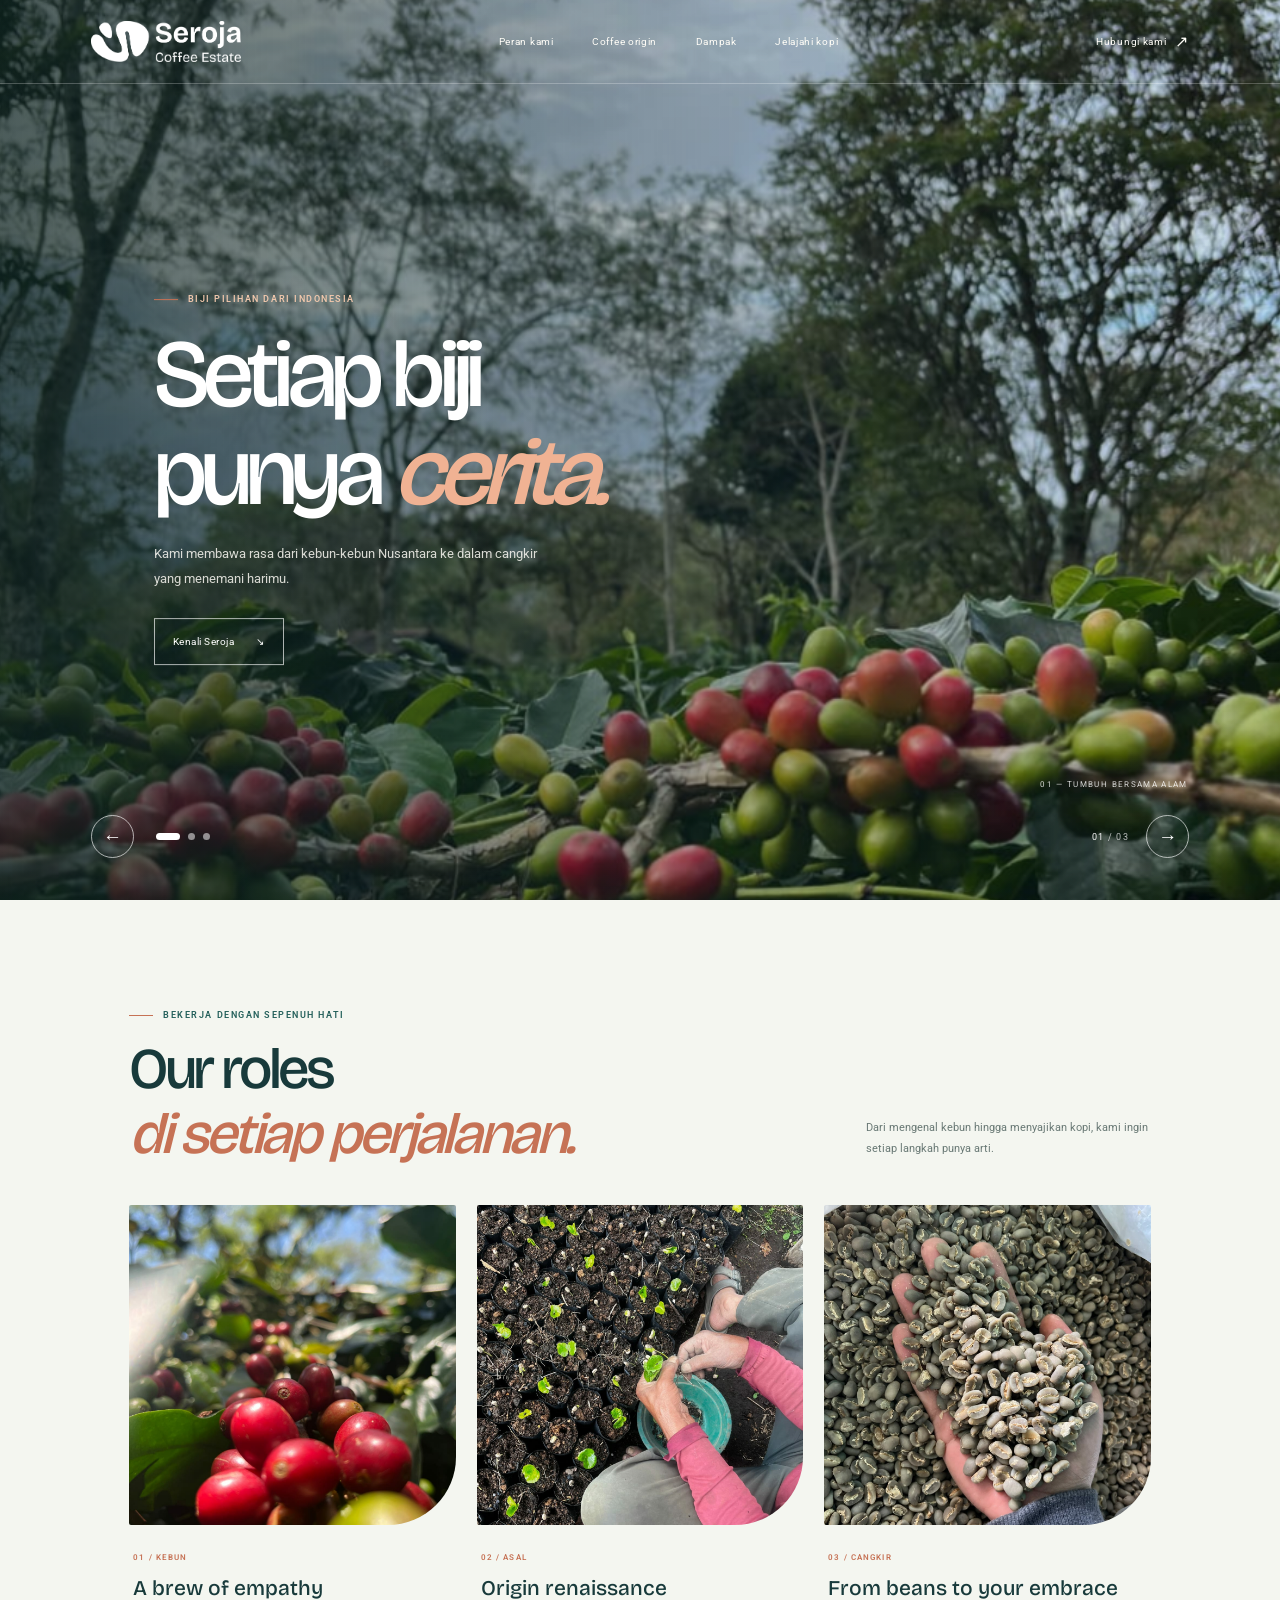
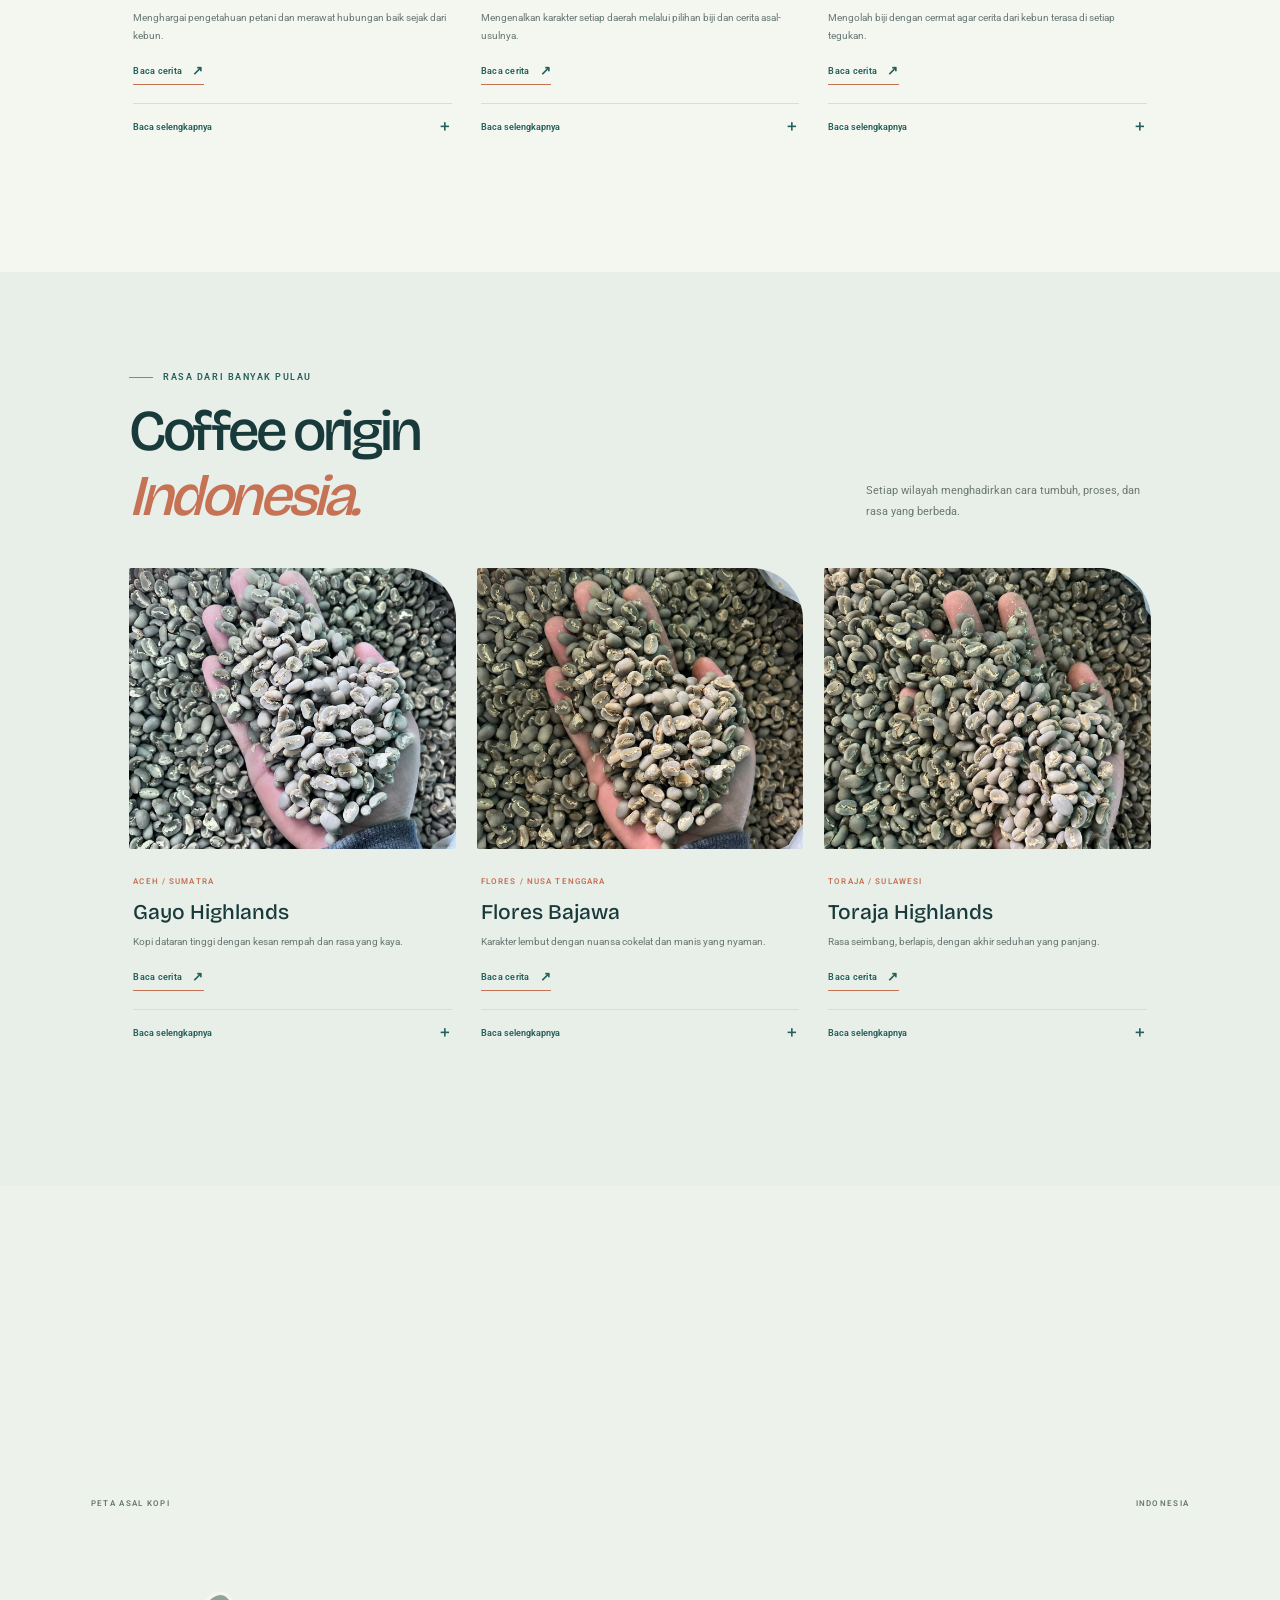
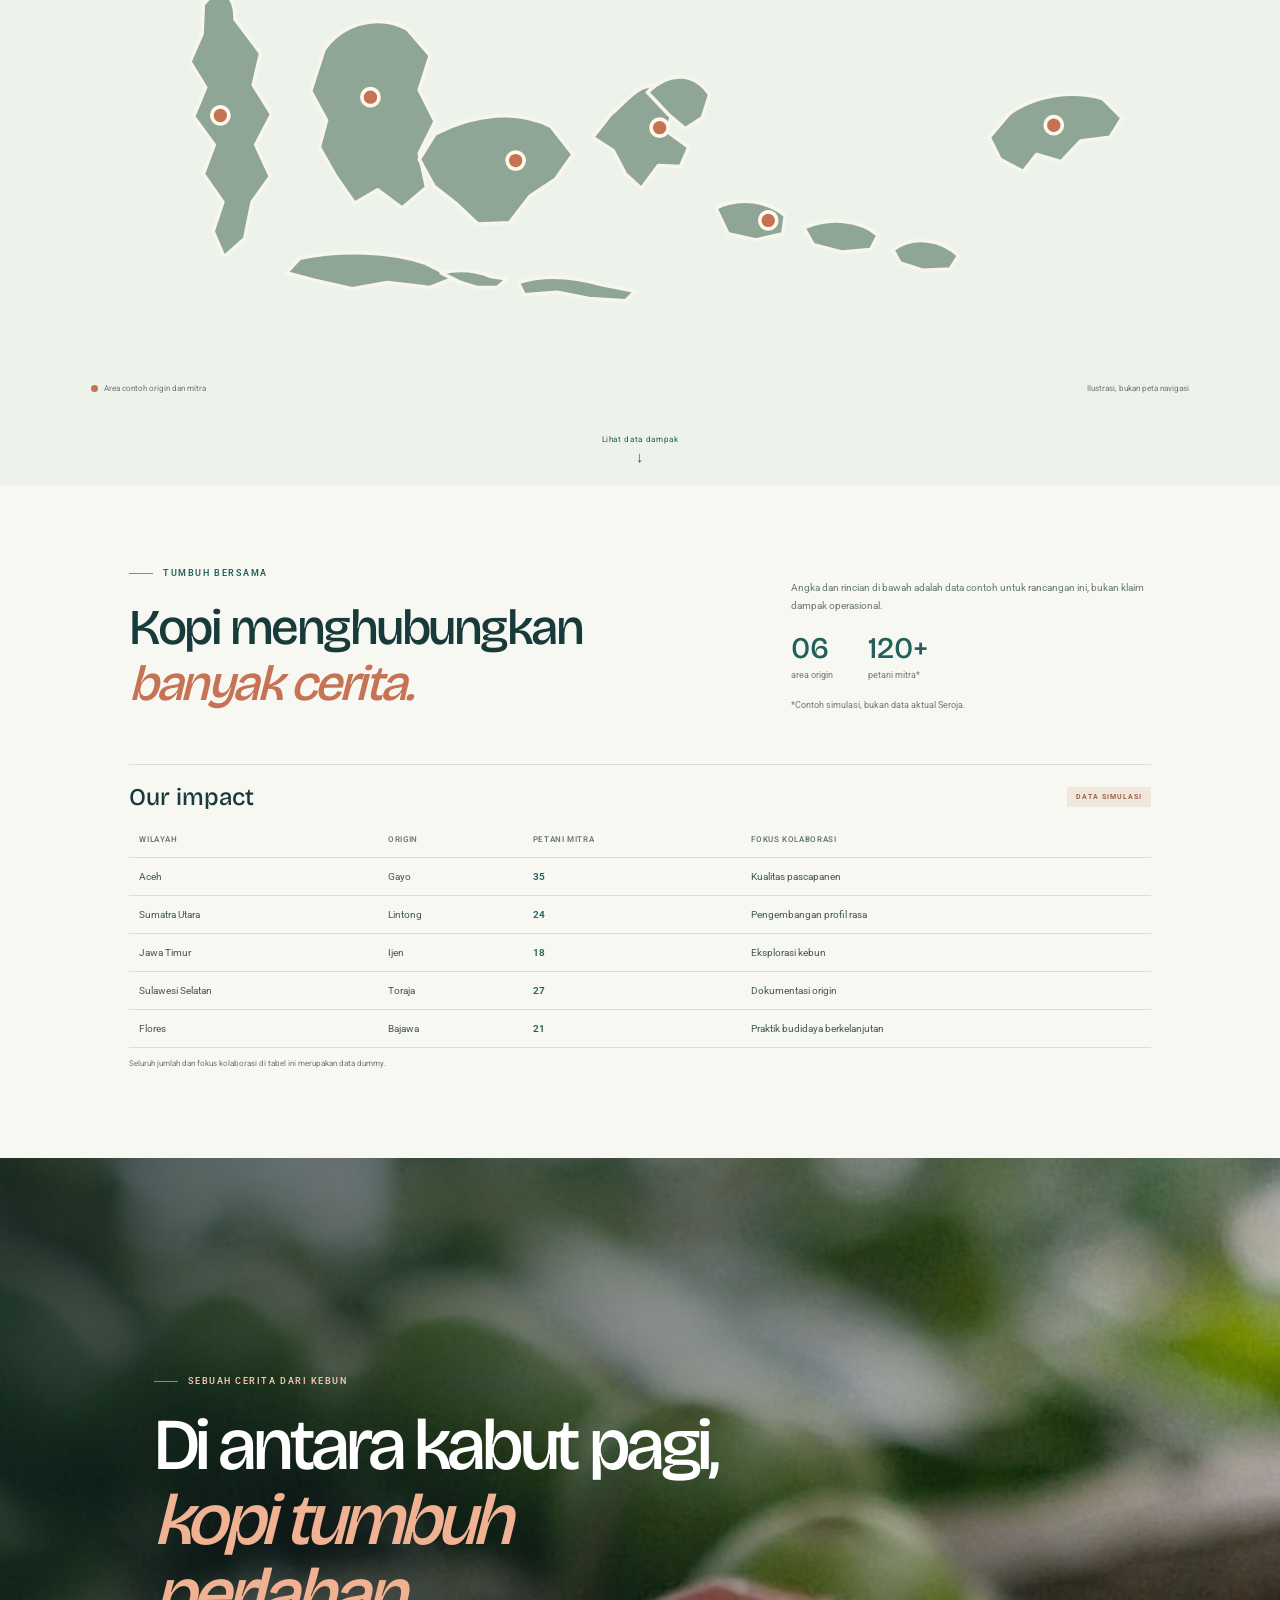
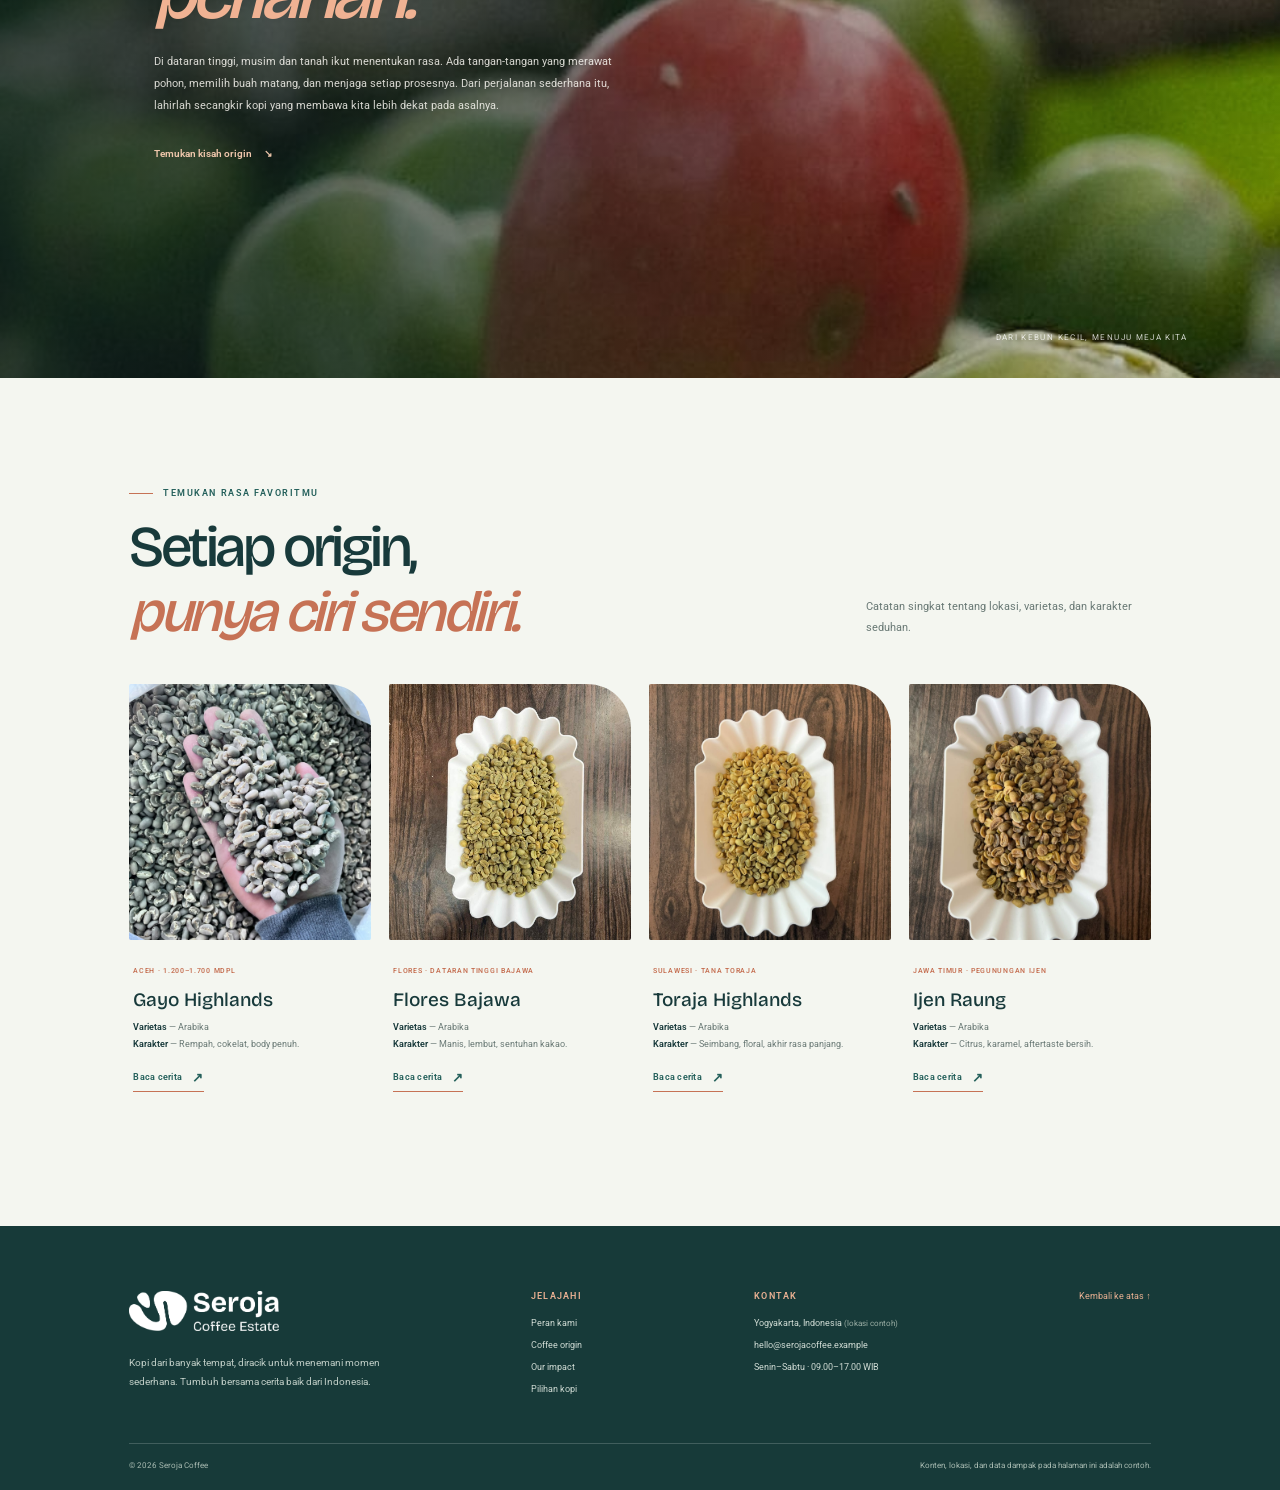
==== commit 94e801e5: "new file:   Bricolage Grtotesque.jpeg 	new file:   Roboto.jpeg" ====
--- a/index.html
+++ b/index.html
@@ -8,8 +8,7 @@
     <title>Seroja Coffee — Cerita dari setiap biji</title>
     <link rel="preconnect" href="https://fonts.googleapis.com">
     <link rel="preconnect" href="https://fonts.gstatic.com" crossorigin>
-    <link rel="preconnect" href="https://images.unsplash.com">
-    <link href="https://fonts.googleapis.com/css2?family=DM+Sans:wght@400;500;600;700&family=Playfair+Display:ital,wght@0,500;0,600;1,500;1,600&display=swap" rel="stylesheet">
+    <link href="https://fonts.googleapis.com/css2?family=Bricolage+Grotesque:wght@400;500;600;700;800&amp;family=Roboto:wght@300;400;500;600;700&amp;display=swap" rel="stylesheet">
     <link rel="stylesheet" href="styles.css">
     <script src="script.js" defer></script>
 </head>
@@ -34,7 +33,7 @@
     <main>
         <section class="hero" id="home" aria-label="Cerita Seroja Coffee">
             <article class="hero-slide is-active" aria-hidden="false">
-                <img data-image-slot="hero-01" src="https://images.unsplash.com/photo-1442512595331-e89e73853f31?auto=format&amp;fit=crop&amp;w=2200&amp;q=88" alt="Buah kopi merah dan hijau di cabang pohon kopi" fetchpriority="high">
+                <img src="assets/images/hero-01.jpeg" alt="Buah kopi merah dan hijau di cabang pohon kopi" fetchpriority="high">
                 <div class="hero-shade"></div>
                 <div class="hero-copy">
                     <p class="eyebrow"><span></span> Biji pilihan dari Indonesia</p>
@@ -45,7 +44,7 @@
                 <span class="hero-caption">01 — TUMBUH BERSAMA ALAM</span>
             </article>
             <article class="hero-slide" aria-hidden="true">
-                <img data-image-slot="hero-02" src="https://images.unsplash.com/photo-1472396961693-142e6e269027?auto=format&amp;fit=crop&amp;w=2200&amp;q=88" alt="Daun dan buah kopi yang tumbuh di kebun" loading="lazy">
+                <img src="assets/images/hero-02.jpeg" alt="Daun dan buah kopi yang tumbuh di kebun" loading="lazy">
                 <div class="hero-shade"></div>
                 <div class="hero-copy">
                     <p class="eyebrow"><span></span> Asal yang kami jaga</p>
@@ -56,7 +55,7 @@
                 <span class="hero-caption">02 — CERITA DARI ASALNYA</span>
             </article>
             <article class="hero-slide" aria-hidden="true">
-                <img data-image-slot="hero-03" src="https://images.unsplash.com/photo-1495474472287-4d71bcdd2085?auto=format&amp;fit=crop&amp;w=2200&amp;q=88" alt="Bunga kopi Seroja Coffee Estate" loading="lazy">
+                <img src="assets/images/hero-03.jpeg" alt="Bunga kopi Seroja Coffee Estate" loading="lazy">
                 <div class="hero-shade"></div>
                 <div class="hero-copy">
                     <p class="eyebrow"><span></span> Diracik untuk dinikmati</p>
@@ -88,7 +87,7 @@
             </div>
             <div class="role-grid">
                 <article class="role-card">
-                    <img data-image-slot="role-kebun" src="https://images.unsplash.com/photo-1523348837708-15d4a09cfac2?auto=format&amp;fit=crop&amp;w=1000&amp;q=85" alt="Tanaman muda yang tumbuh di lahan pertanian" loading="lazy">
+                    <img src="assets/images/role-kebun.jpeg" alt="Tanaman muda yang tumbuh di lahan pertanian" loading="lazy">
                     <div class="card-copy">
                         <span class="card-kicker">01 / KEBUN</span>
                         <h3>A brew of empathy</h3>
@@ -101,7 +100,7 @@
                     </div>
                 </article>
                 <article class="role-card">
-                    <img data-image-slot="role-origin" src="https://images.unsplash.com/photo-1470252649378-9c29740c9fa8?auto=format&amp;fit=crop&amp;w=1000&amp;q=85" alt="Proses pemilihan dan penanganan biji kopi" loading="lazy">
+                    <img src="assets/images/role-origin.jpeg" alt="Proses pemilihan dan penanganan biji kopi" loading="lazy">
                     <div class="card-copy">
                         <span class="card-kicker">02 / ASAL</span>
                         <h3>Origin renaissance</h3>
@@ -114,7 +113,7 @@
                     </div>
                 </article>
                 <article class="role-card">
-                    <img data-image-slot="role-cangkir" src="https://images.unsplash.com/photo-1495474472287-4d71bcdd2085?auto=format&amp;fit=crop&amp;w=1000&amp;q=85" alt="Biji kopi pilihan yang siap diseduh" loading="lazy">
+                    <img src="assets/images/role-cangkir.jpeg" alt="Biji kopi pilihan yang siap diseduh" loading="lazy">
                     <div class="card-copy">
                         <span class="card-kicker">03 / CANGKIR</span>
                         <h3>From beans to your embrace</h3>
@@ -139,7 +138,7 @@
             </div>
             <div class="origin-grid">
                 <article class="origin-card">
-                    <img data-image-slot="origin-gayo" src="https://images.unsplash.com/photo-1447933601403-0c6688de566e?auto=format&amp;fit=crop&amp;w=900&amp;q=85" alt="Biji kopi hijau pilihan dari Gayo" loading="lazy">
+                    <img src="assets/images/origin-gayo.jpeg" alt="Biji kopi hijau pilihan dari Gayo" loading="lazy">
                     <div class="card-copy">
                         <span class="card-kicker">ACEH / SUMATRA</span>
                         <h3>Gayo Highlands</h3>
@@ -152,7 +151,7 @@
                     </div>
                 </article>
                 <article class="origin-card">
-                    <img data-image-slot="origin-flores" src="https://images.unsplash.com/photo-1498804103079-a6351b050096?auto=format&amp;fit=crop&amp;w=900&amp;q=85" alt="Biji kopi Flores yang siap diproses" loading="lazy">
+                    <img src="assets/images/origin-flores.jpeg" alt="Biji kopi Flores yang siap diproses" loading="lazy">
                     <div class="card-copy">
                         <span class="card-kicker">FLORES / NUSA TENGGARA</span>
                         <h3>Flores Bajawa</h3>
@@ -165,7 +164,7 @@
                     </div>
                 </article>
                 <article class="origin-card">
-                    <img data-image-slot="origin-toraja" src="https://images.unsplash.com/photo-1501339847302-ac426a4a7cbb?auto=format&amp;fit=crop&amp;w=900&amp;q=85" alt="Biji kopi Toraja hasil panen pilihan" loading="lazy">
+                    <img src="assets/images/origin-toraja.jpeg" alt="Biji kopi Toraja hasil panen pilihan" loading="lazy">
                     <div class="card-copy">
                         <span class="card-kicker">TORAJA / SULAWESI</span>
                         <h3>Toraja Highlands</h3>
@@ -248,7 +247,7 @@
         </section>
 
         <section class="field-story" id="cerita">
-            <img data-image-slot="story-kebun" src="https://images.unsplash.com/photo-1464278533981-50106e6176b1?auto=format&amp;fit=crop&amp;w=2200&amp;q=88" alt="Buah kopi di kebun Seroja sebelum dipanen" loading="lazy">
+            <img src="assets/images/story-kebun.jpeg" alt="Buah kopi di kebun Seroja sebelum dipanen" loading="lazy">
             <div class="field-story-shade"></div>
             <div class="field-story-copy">
                 <p class="eyebrow"><span></span> Sebuah cerita dari kebun</p>
@@ -269,19 +268,19 @@
             </div>
             <div class="explore-grid">
                 <article class="explore-card">
-                    <img data-image-slot="coffee-gayo" src="https://images.unsplash.com/photo-1511537190424-bbbab87ac5eb?auto=format&amp;fit=crop&amp;w=1000&amp;q=85" alt="Biji kopi Gayo pilihan" loading="lazy">
+                    <img src="assets/images/origin-gayo.jpeg" alt="Biji kopi Gayo pilihan" loading="lazy">
                     <div class="explore-copy"><span>ACEH · 1.200–1.700 MDPL</span><h3>Gayo Highlands</h3><p><b>Varietas</b> — Arabika<br><b>Karakter</b> — Rempah, cokelat, body penuh.</p><button class="grid-detail-button" type="button" data-open-detail>Baca cerita <span aria-hidden="true">↗</span></button></div>
                 </article>
                 <article class="explore-card">
-                    <img data-image-slot="coffee-flores" src="https://images.unsplash.com/photo-1500530855697-b586d89ba3ee?auto=format&amp;fit=crop&amp;w=1000&amp;q=85" alt="Lanskap hijau perbukitan" loading="lazy">
+                    <img src="assets/images/coffee-flores.jpeg" alt="Lanskap hijau perbukitan" loading="lazy">
                     <div class="explore-copy"><span>FLORES · DATARAN TINGGI BAJAWA</span><h3>Flores Bajawa</h3><p><b>Varietas</b> — Arabika<br><b>Karakter</b> — Manis, lembut, sentuhan kakao.</p><button class="grid-detail-button" type="button" data-open-detail>Baca cerita <span aria-hidden="true">↗</span></button></div>
                 </article>
                 <article class="explore-card">
-                    <img data-image-slot="coffee-toraja" src="https://images.unsplash.com/photo-1518837695005-2083093ee35b?auto=format&amp;fit=crop&amp;w=1000&amp;q=85" alt="Kabut di lembah pegunungan" loading="lazy">
+                    <img src="assets/images/coffee-toraja.jpeg" alt="Kabut di lembah pegunungan" loading="lazy">
                     <div class="explore-copy"><span>SULAWESI · TANA TORAJA</span><h3>Toraja Highlands</h3><p><b>Varietas</b> — Arabika<br><b>Karakter</b> — Seimbang, floral, akhir rasa panjang.</p><button class="grid-detail-button" type="button" data-open-detail>Baca cerita <span aria-hidden="true">↗</span></button></div>
                 </article>
                 <article class="explore-card">
-                    <img data-image-slot="coffee-ijen" src="https://images.unsplash.com/photo-1516026672322-bc52d61a55d5?auto=format&amp;fit=crop&amp;w=1000&amp;q=85" alt="Hutan tropis Indonesia dari kejauhan" loading="lazy">
+                    <img src="assets/images/coffee-ijen.jpeg" alt="Hutan tropis Indonesia dari kejauhan" loading="lazy">
                     <div class="explore-copy"><span>JAWA TIMUR · PEGUNUNGAN IJEN</span><h3>Ijen Raung</h3><p><b>Varietas</b> — Arabika<br><b>Karakter</b> — Citrus, karamel, aftertaste bersih.</p><button class="grid-detail-button" type="button" data-open-detail>Baca cerita <span aria-hidden="true">↗</span></button></div>
                 </article>
             </div>
--- a/styles.css
+++ b/styles.css
@@ -7,8 +7,8 @@
     --green: #24605b;
     --accent: #c67255;
     --line: #d4dfd9;
-    --serif: "Playfair Display", Georgia, serif;
-    --sans: "DM Sans", Arial, sans-serif;
+    --display: "Bricolage Grotesque", Arial, sans-serif;
+    --sans: "Roboto", Arial, sans-serif;
 }
 
 * { box-sizing: border-box; }
@@ -56,7 +56,7 @@
     place-items: center;
     border: 1px solid currentColor;
     border-radius: 11px;
-    font-family: var(--serif);
+    font-family: var(--display);
     font-size: 22px;
     line-height: 1;
 }
@@ -136,7 +136,7 @@
 .hero .eyebrow, .field-story .eyebrow { color: #f0c7ac; }
 .hero h1, .hero h2, .section-heading h2, .field-story h2 {
     margin: 0 0 20px;
-    font-family: var(--serif);
+    font-family: var(--display);
     font-size: clamp(54px, 7.5vw, 96px);
     font-weight: 500;
     letter-spacing: -.06em;
@@ -220,7 +220,7 @@
 .role-card > img { height: clamp(210px, 25vw, 330px); border-radius: 2px 2px 68px 2px; object-fit: cover; }
 .card-copy { padding: 20px 4px 24px; }
 .card-kicker { color: var(--accent); font-size: 8px; font-weight: 600; letter-spacing: .14em; }
-.card-copy h3, .explore-copy h3 { margin: 11px 0 8px; font-family: var(--serif); font-size: 21px; font-weight: 500; line-height: 1.25; }
+.card-copy h3, .explore-copy h3 { margin: 11px 0 8px; font-family: var(--display); font-size: 21px; font-weight: 500; line-height: 1.25; }
 .card-copy > p, .explore-copy > p { margin: 0; color: var(--muted); font-size: 10px; line-height: 1.8; }
 
 .read-more { margin-top: 18px; border-top: 1px solid var(--line); }
@@ -248,7 +248,7 @@
 
 .map-page-heading { position: relative; z-index: 1; text-align: center; }
 .map-page-heading .eyebrow { justify-content: center; margin-bottom: 13px; }
-.map-page-heading h2 { margin: 0; font-family: var(--serif); font-size: clamp(32px, 4vw, 52px); font-weight: 500; letter-spacing: -.05em; line-height: 1.12; }
+.map-page-heading h2 { margin: 0; font-family: var(--display); font-size: clamp(32px, 4vw, 52px); font-weight: 500; letter-spacing: -.05em; line-height: 1.12; }
 .map-page-heading h2 em { color: var(--accent); font-weight: 500; }
 .map-page-heading > p:last-child { margin: 11px 0 0; color: var(--muted); font-size: 10px; }
 
@@ -289,18 +289,18 @@
 
 .impact { padding-top: 82px; padding-bottom: 90px; background: #f8f8f3; }
 .impact-intro { display: flex; align-items: flex-end; justify-content: space-between; gap: 40px; margin-bottom: 32px; }
-.impact-intro h2 { margin: 0; font-family: var(--serif); font-size: clamp(34px, 4vw, 50px); font-weight: 500; letter-spacing: -.05em; line-height: 1.12; }
+.impact-intro h2 { margin: 0; font-family: var(--display); font-size: clamp(34px, 4vw, 50px); font-weight: 500; letter-spacing: -.05em; line-height: 1.12; }
 .impact-intro h2 em { color: var(--accent); font-weight: 500; }
 .impact-intro > div:last-child { max-width: 360px; }
 .impact-intro > div:last-child > p { margin: 0 0 15px; color: var(--muted); font-size: 10px; line-height: 1.8; }
 .impact-stats { display: flex; gap: 35px; margin-bottom: 13px; }
 .impact-stats div { display: grid; gap: 4px; }
-.impact-stats strong { color: var(--green); font-family: var(--serif); font-size: 30px; font-weight: 500; }
+.impact-stats strong { color: var(--green); font-family: var(--display); font-size: 30px; font-weight: 500; }
 .impact-stats span, .data-note { color: var(--muted); font-size: 9px; }
 
 .impact-table-wrap { margin-top: 52px; border-top: 1px solid var(--line); }
 .table-title { display: flex; align-items: center; justify-content: space-between; padding: 18px 0 11px; }
-.table-title h3 { margin: 0; font-family: var(--serif); font-size: 24px; font-weight: 500; }
+.table-title h3 { margin: 0; font-family: var(--display); font-size: 24px; font-weight: 500; }
 .table-title > span { padding: 6px 9px; background: #f2e7dc; color: #9c624a; font-size: 7px; font-weight: 700; letter-spacing: .14em; }
 table { width: 100%; border-collapse: collapse; text-align: left; }
 th, td { padding: 13px 10px; border-bottom: 1px solid var(--line); font-size: 10px; }
@@ -366,7 +366,7 @@
 .dialog-image { width: 100%; height: 100%; min-height: 390px; object-fit: cover; }
 .dialog-copy { align-self: center; padding: 45px clamp(24px, 4vw, 52px); }
 .dialog-kicker { margin-bottom: 16px; }
-.dialog-copy h2 { margin: 0 0 16px; font-family: var(--serif); font-size: clamp(30px, 4vw, 43px); font-weight: 500; letter-spacing: -.04em; line-height: 1.12; }
+.dialog-copy h2 { margin: 0 0 16px; font-family: var(--display); font-size: clamp(30px, 4vw, 43px); font-weight: 500; letter-spacing: -.04em; line-height: 1.12; }
 .dialog-description, .dialog-extra { color: var(--muted); font-size: 11px; line-height: 1.9; }
 .dialog-extra { margin: 14px 0 0; }
 .dialog-close { position: absolute; z-index: 1; top: 14px; right: 14px; display: grid; width: 38px; height: 38px; place-items: center; border: 1px solid rgb(24 58 59 / 18%); border-radius: 50%; background: var(--paper); color: var(--ink); font-size: 24px; cursor: pointer; transition: transform .2s ease; }
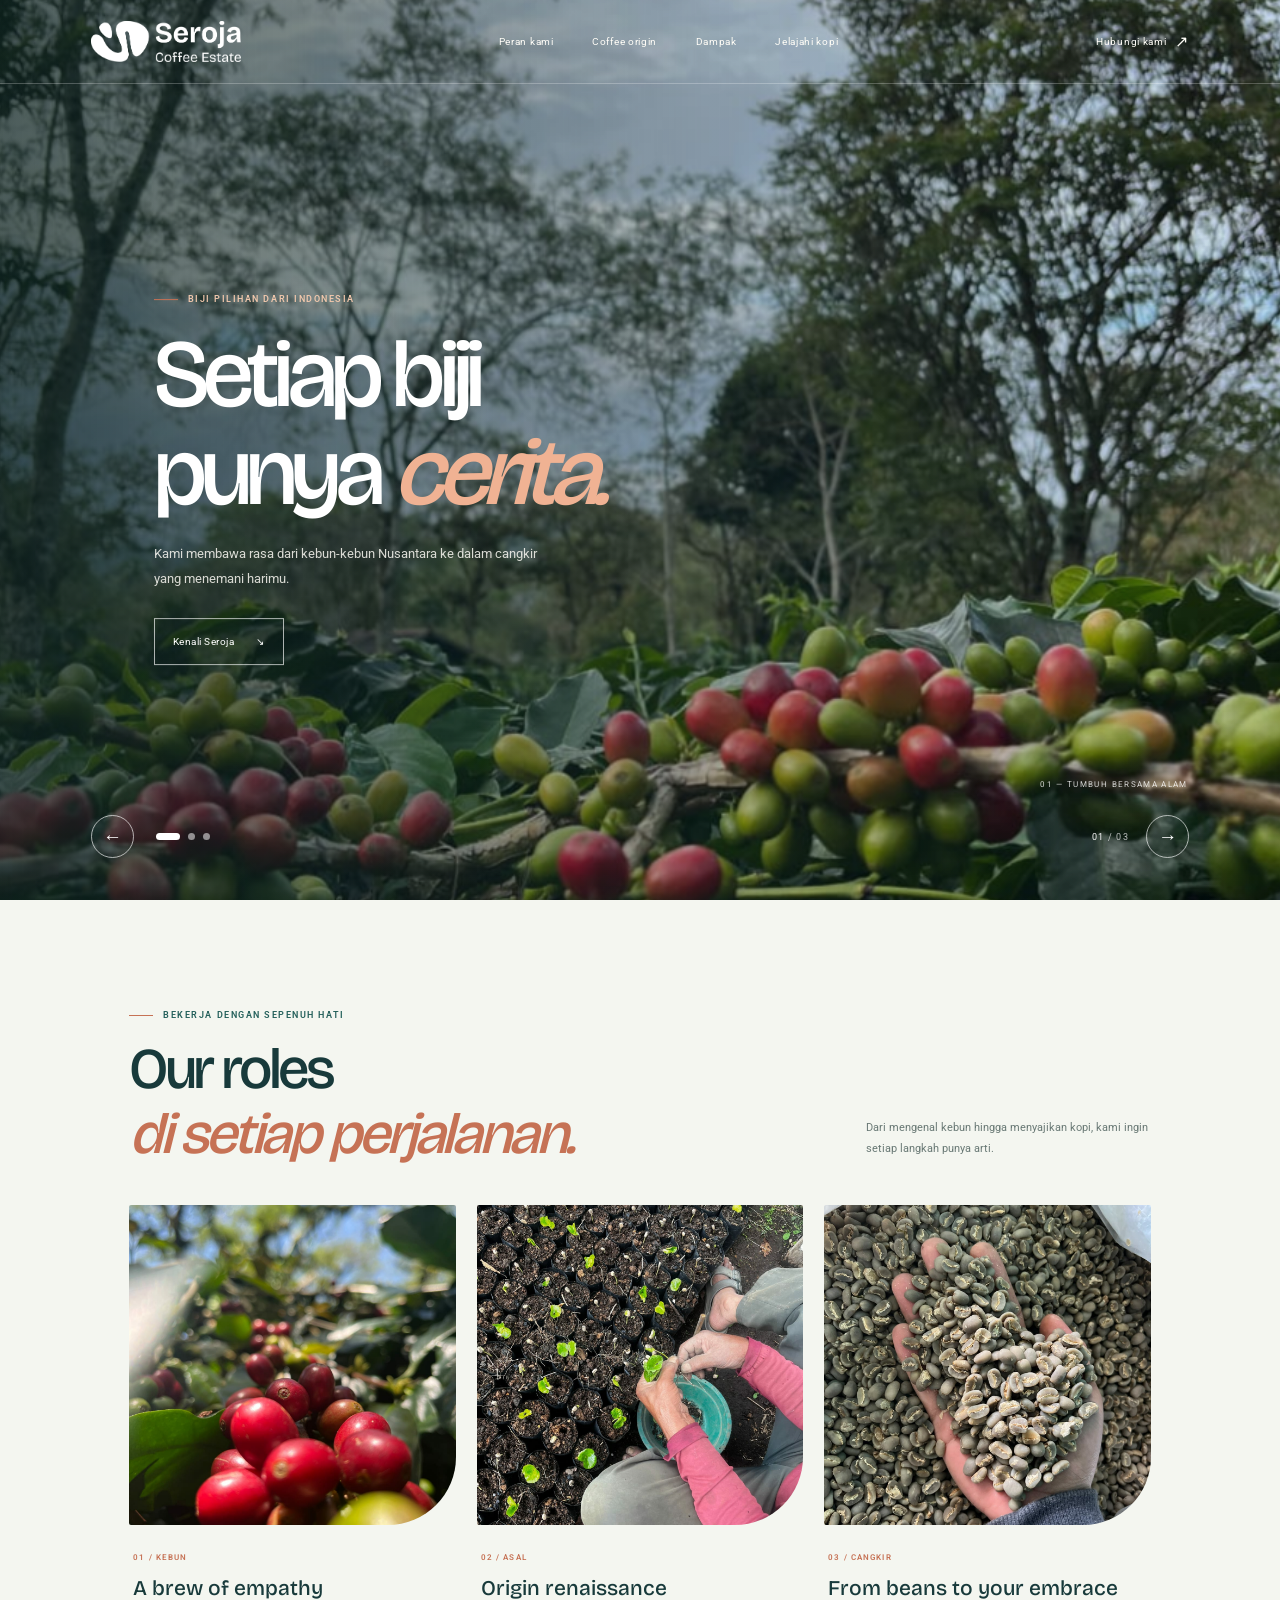
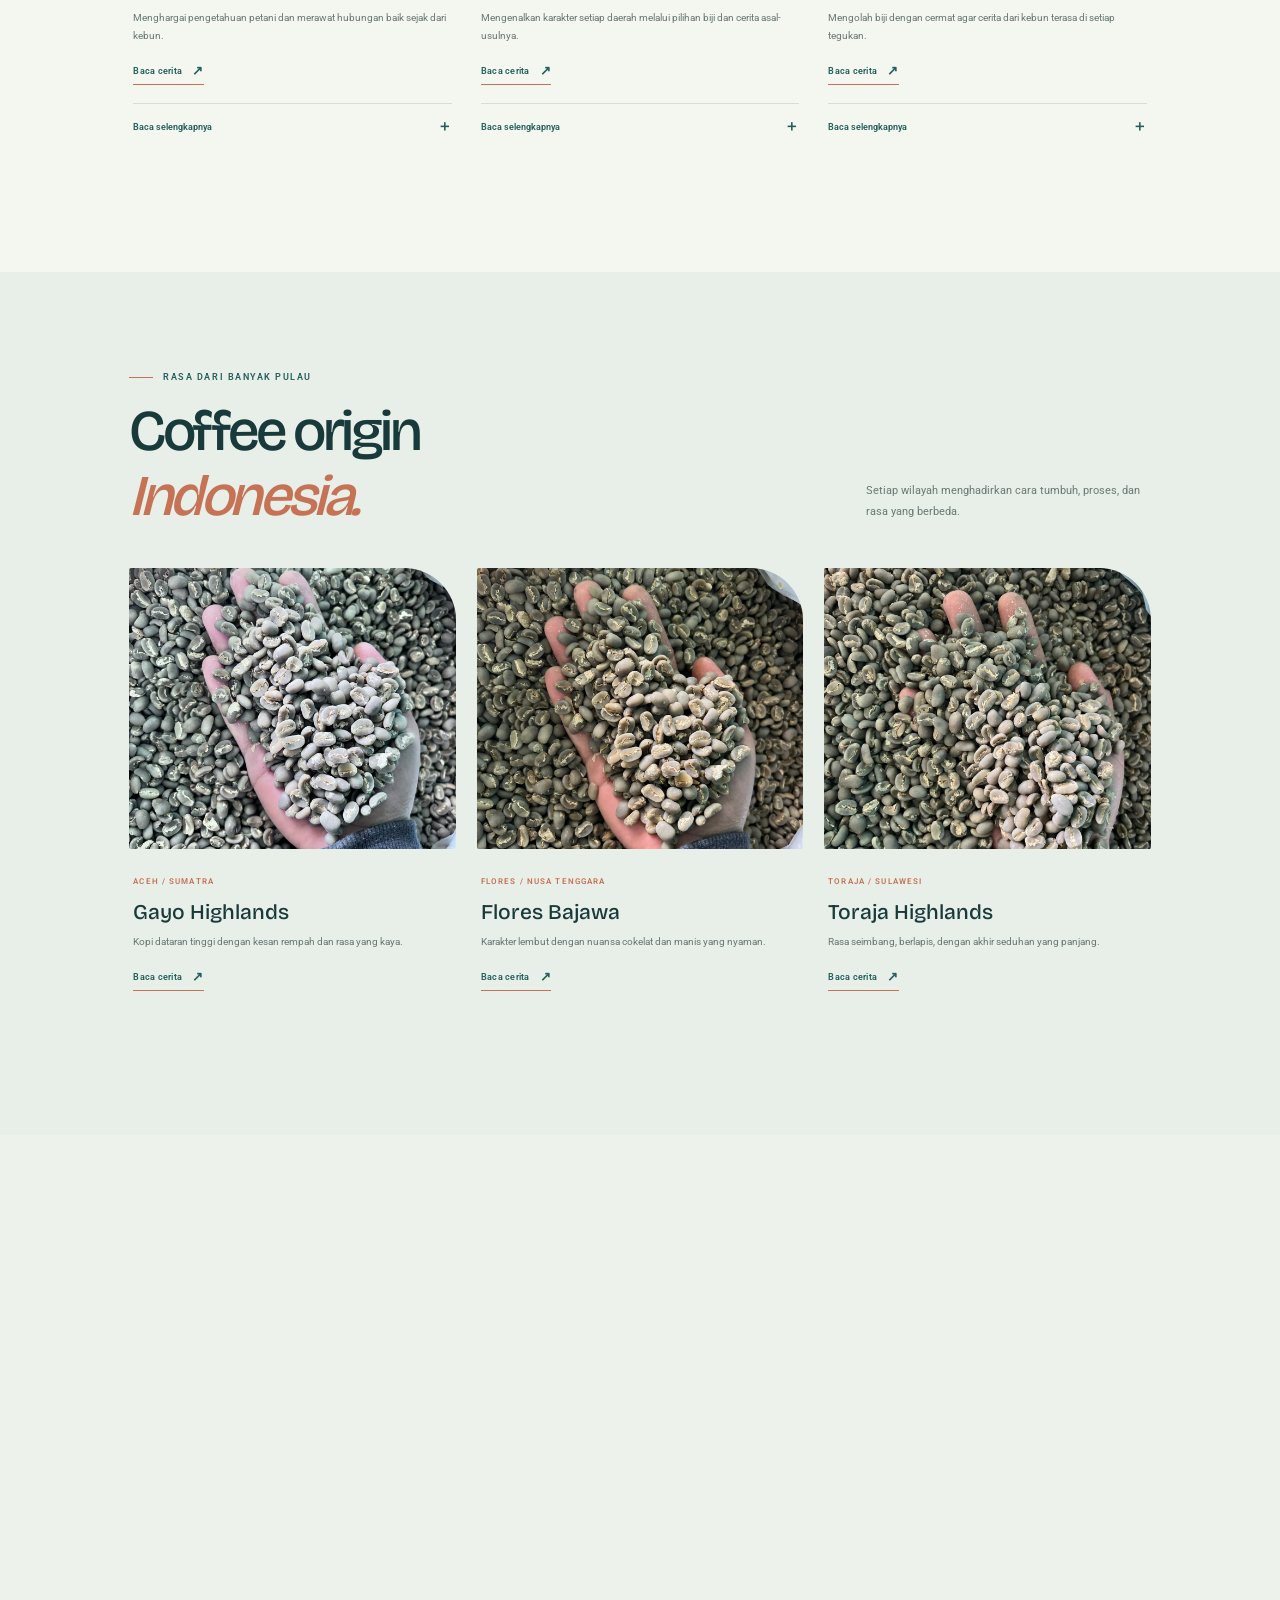
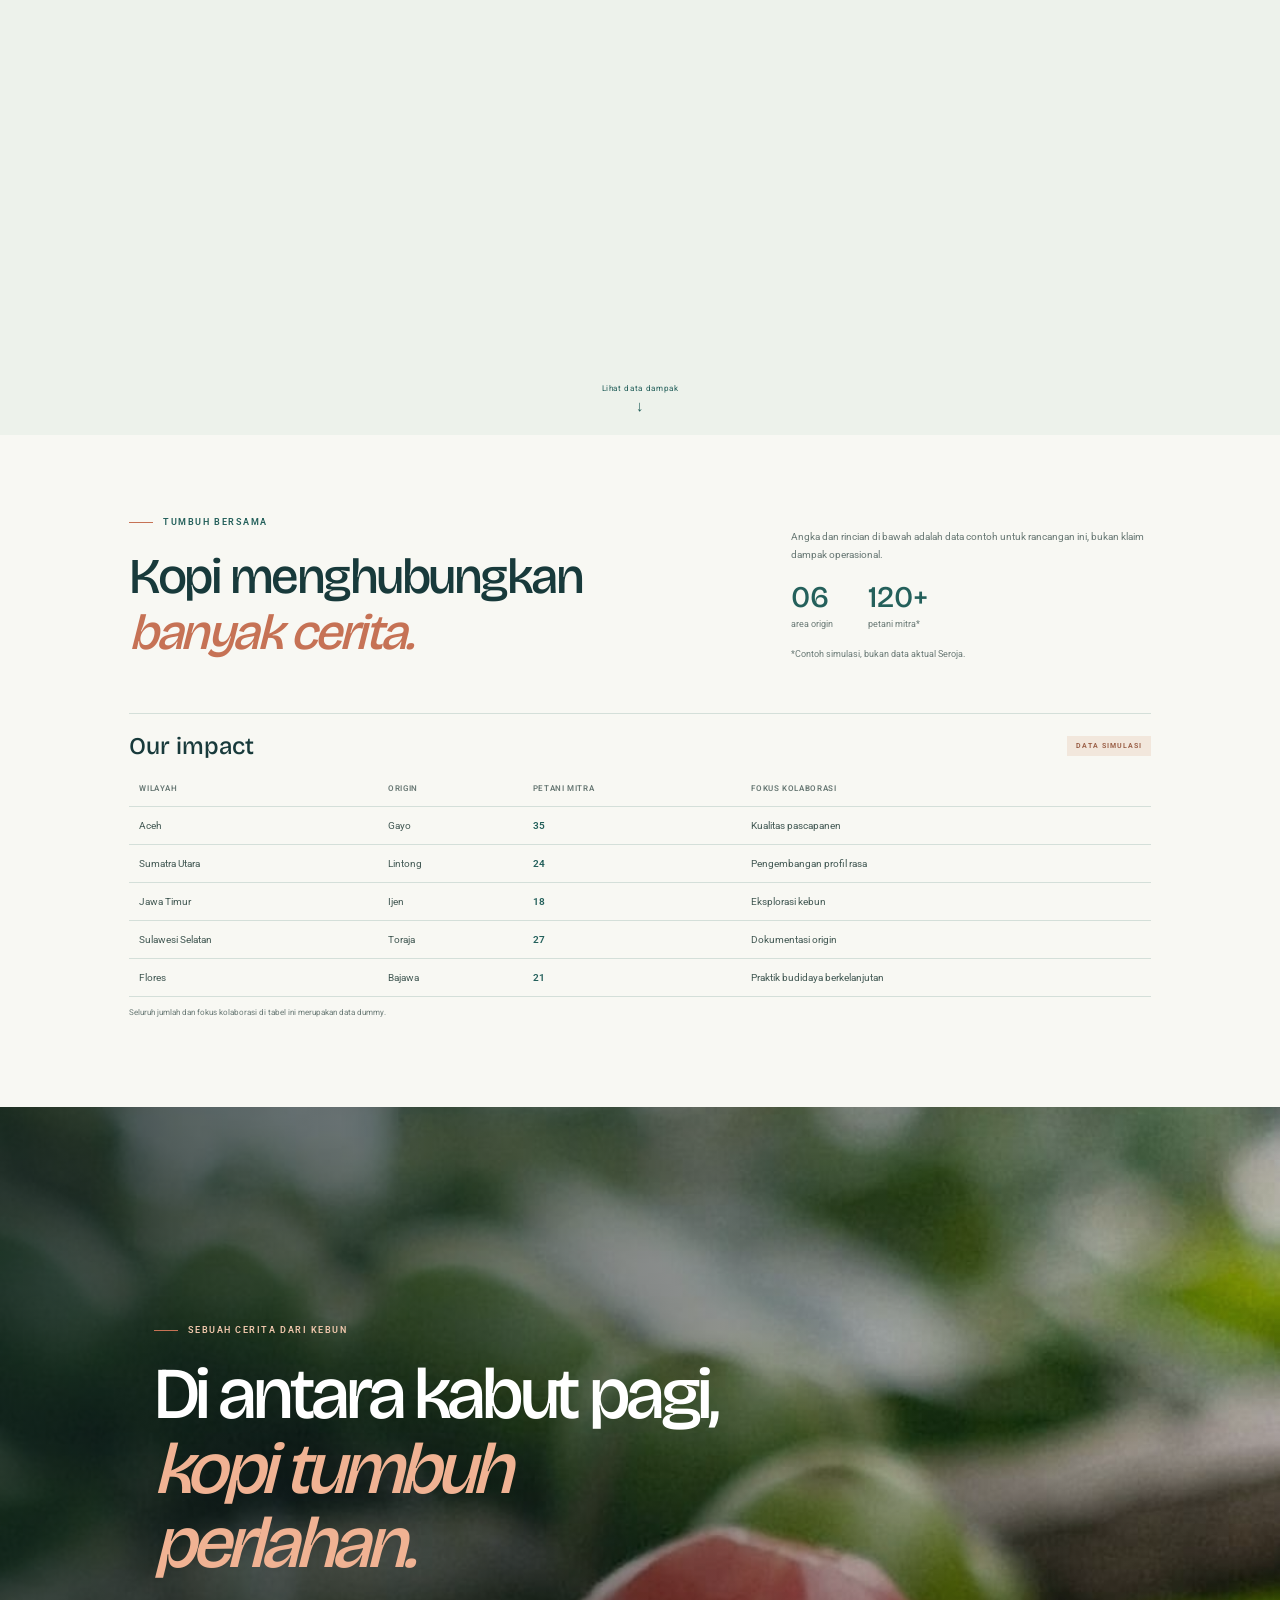
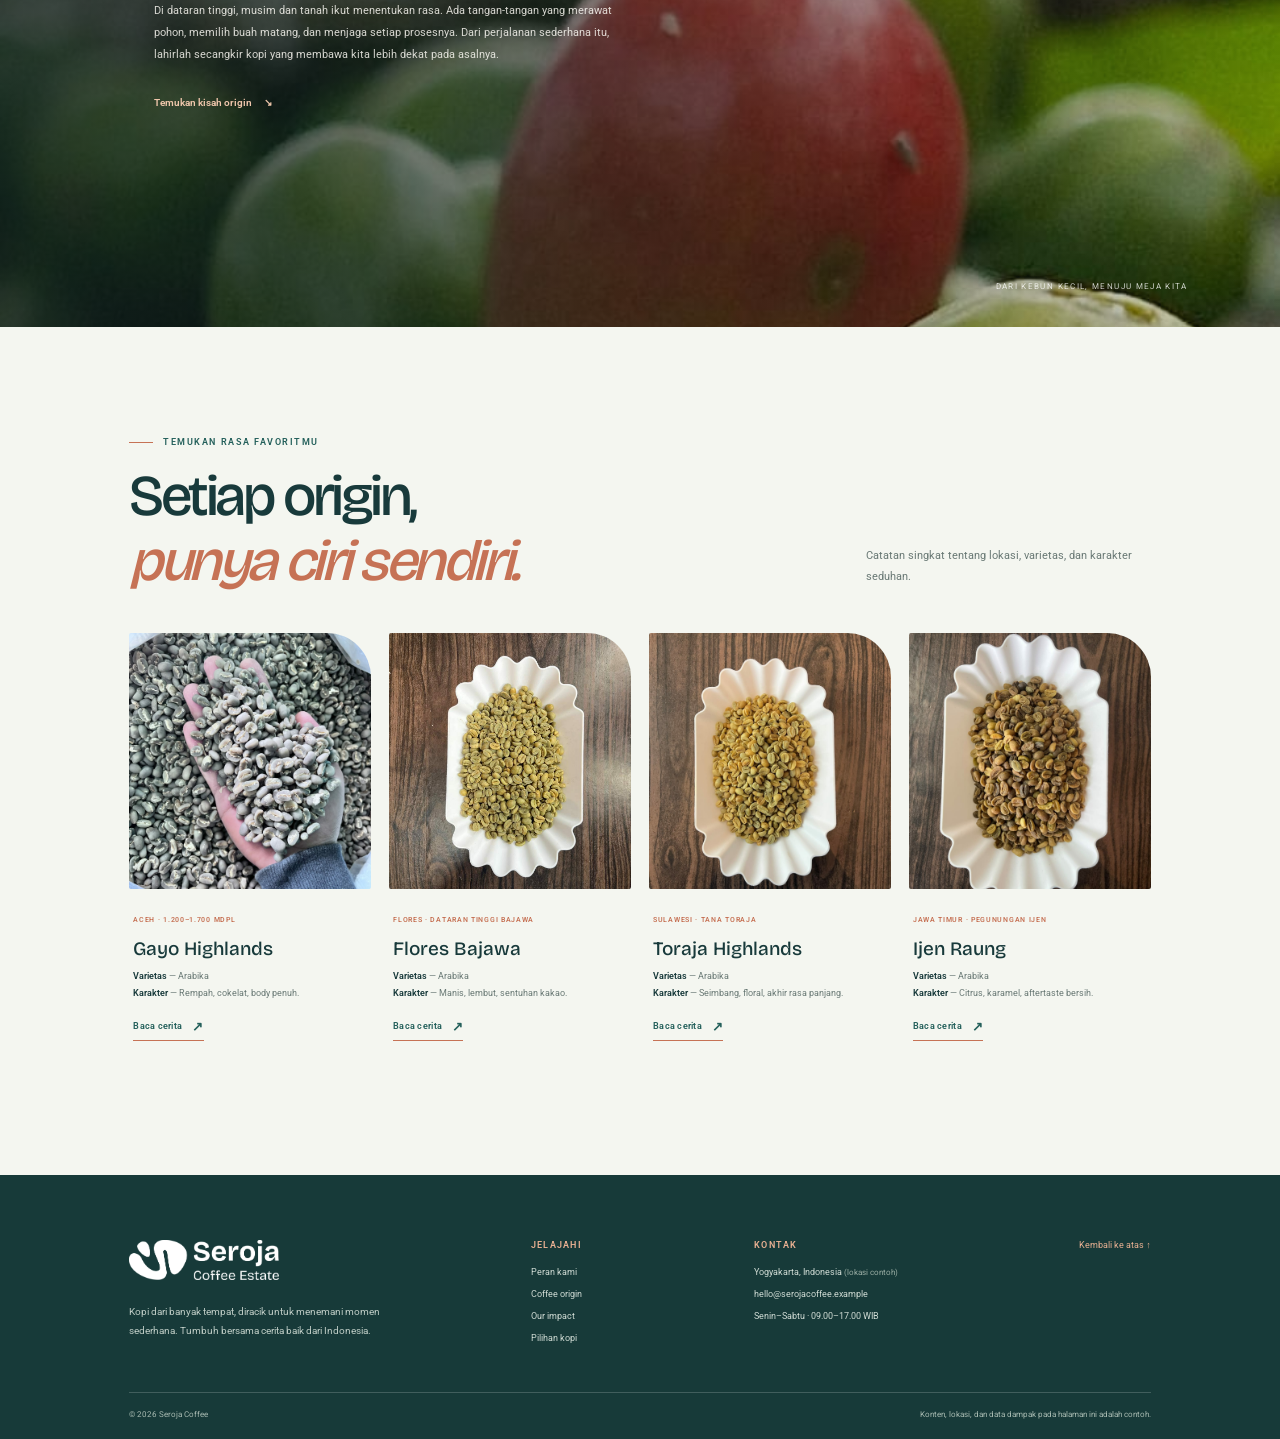
==== commit 241fe694: "modified:   index.html" ====
--- a/index.html
+++ b/index.html
@@ -144,10 +144,6 @@
                         <h3>Gayo Highlands</h3>
                         <p>Kopi dataran tinggi dengan kesan rempah dan rasa yang kaya.</p>
                         <button class="grid-detail-button" type="button" data-open-detail>Baca cerita <span aria-hidden="true">↗</span></button>
-                        <details class="read-more">
-                            <summary>Baca selengkapnya <span aria-hidden="true">＋</span></summary>
-                            <p>Contoh profil: arabika, ketinggian sekitar 1.200–1.700 mdpl, cocok untuk seduhan filter maupun espresso. Informasi produk ini dummy.</p>
-                        </details>
                     </div>
                 </article>
                 <article class="origin-card">
@@ -157,10 +153,6 @@
                         <h3>Flores Bajawa</h3>
                         <p>Karakter lembut dengan nuansa cokelat dan manis yang nyaman.</p>
                         <button class="grid-detail-button" type="button" data-open-detail>Baca cerita <span aria-hidden="true">↗</span></button>
-                        <details class="read-more">
-                            <summary>Baca selengkapnya <span aria-hidden="true">＋</span></summary>
-                            <p>Contoh profil: arabika yang tumbuh di tanah vulkanik, diproses secara natural atau washed menurut musim. Ketersediaan dan detail panen merupakan simulasi.</p>
-                        </details>
                     </div>
                 </article>
                 <article class="origin-card">
@@ -170,10 +162,6 @@
                         <h3>Toraja Highlands</h3>
                         <p>Rasa seimbang, berlapis, dengan akhir seduhan yang panjang.</p>
                         <button class="grid-detail-button" type="button" data-open-detail>Baca cerita <span aria-hidden="true">↗</span></button>
-                        <details class="read-more">
-                            <summary>Baca selengkapnya <span aria-hidden="true">＋</span></summary>
-                            <p>Contoh profil: kopi pegunungan Sulawesi dengan proses pascapanen yang beragam dan cita rasa yang berubah sesuai musim panen.</p>
-                        </details>
                     </div>
                 </article>
             </div>
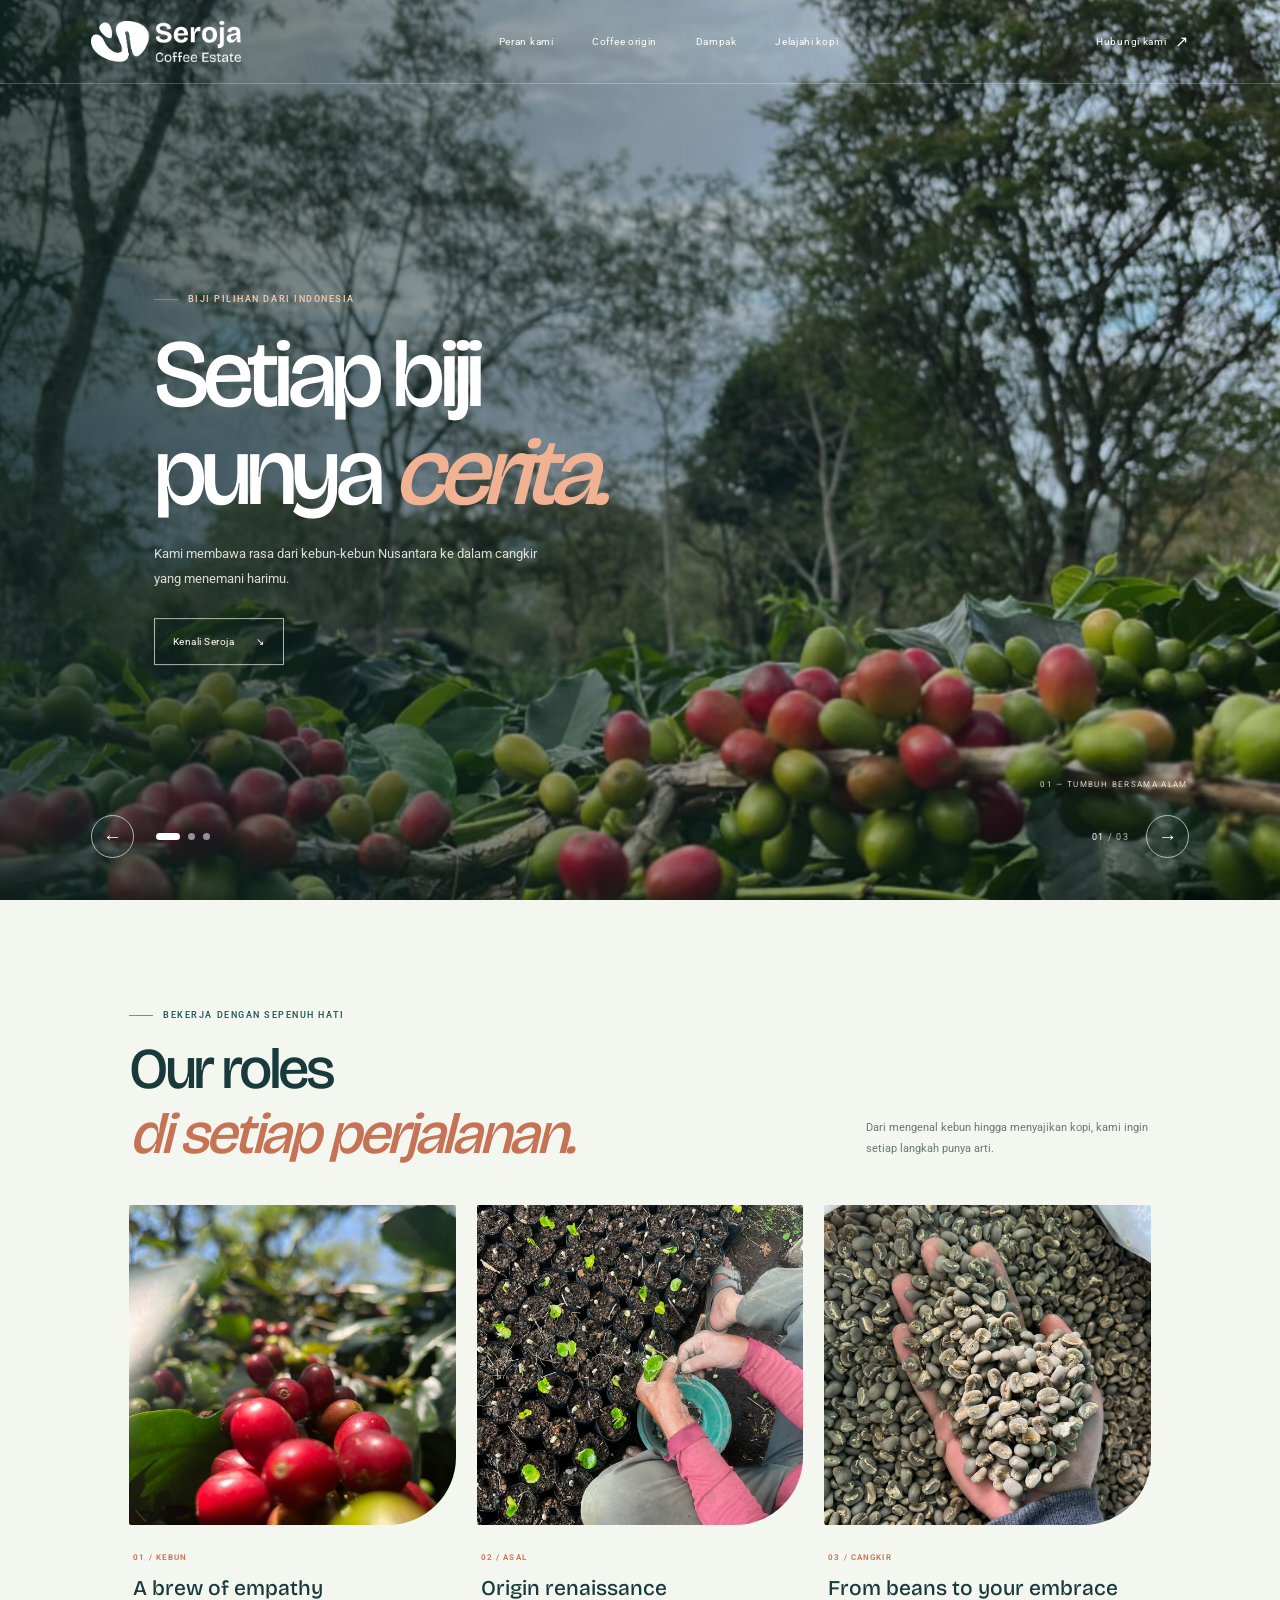
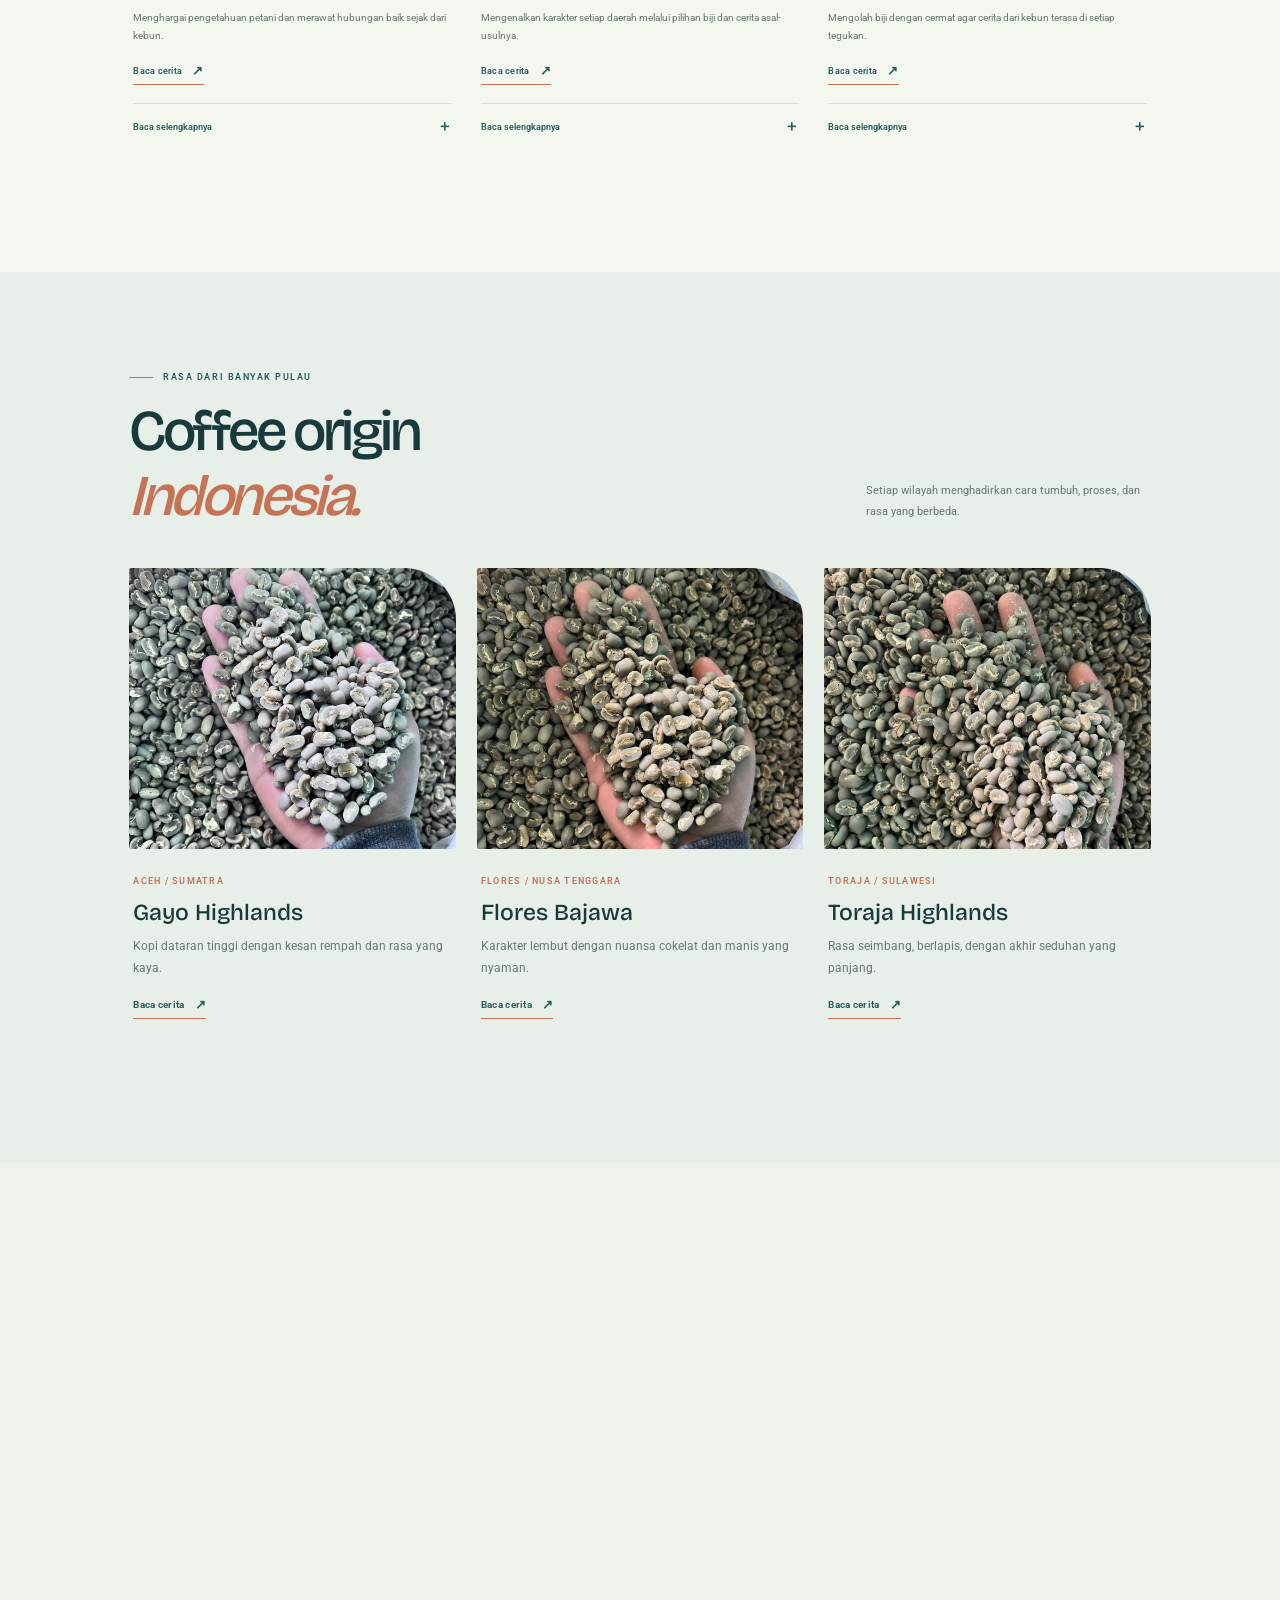
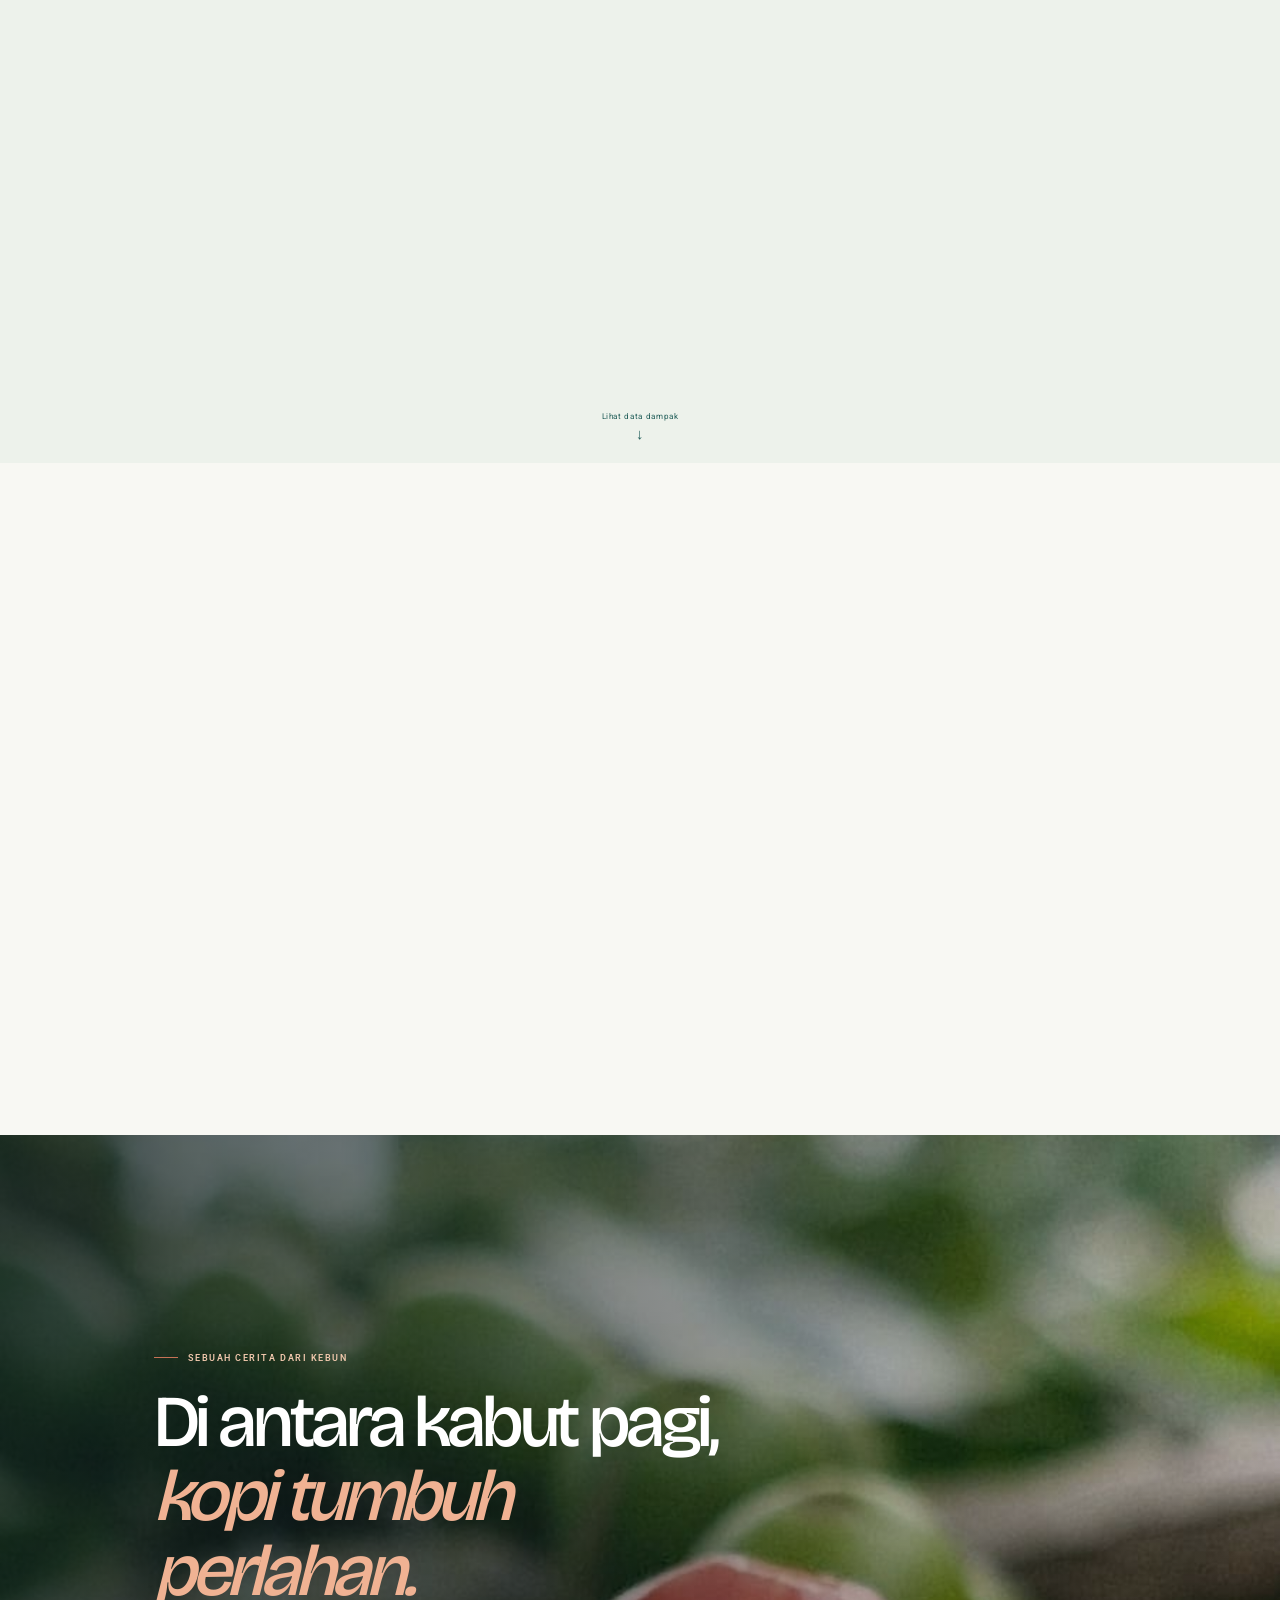
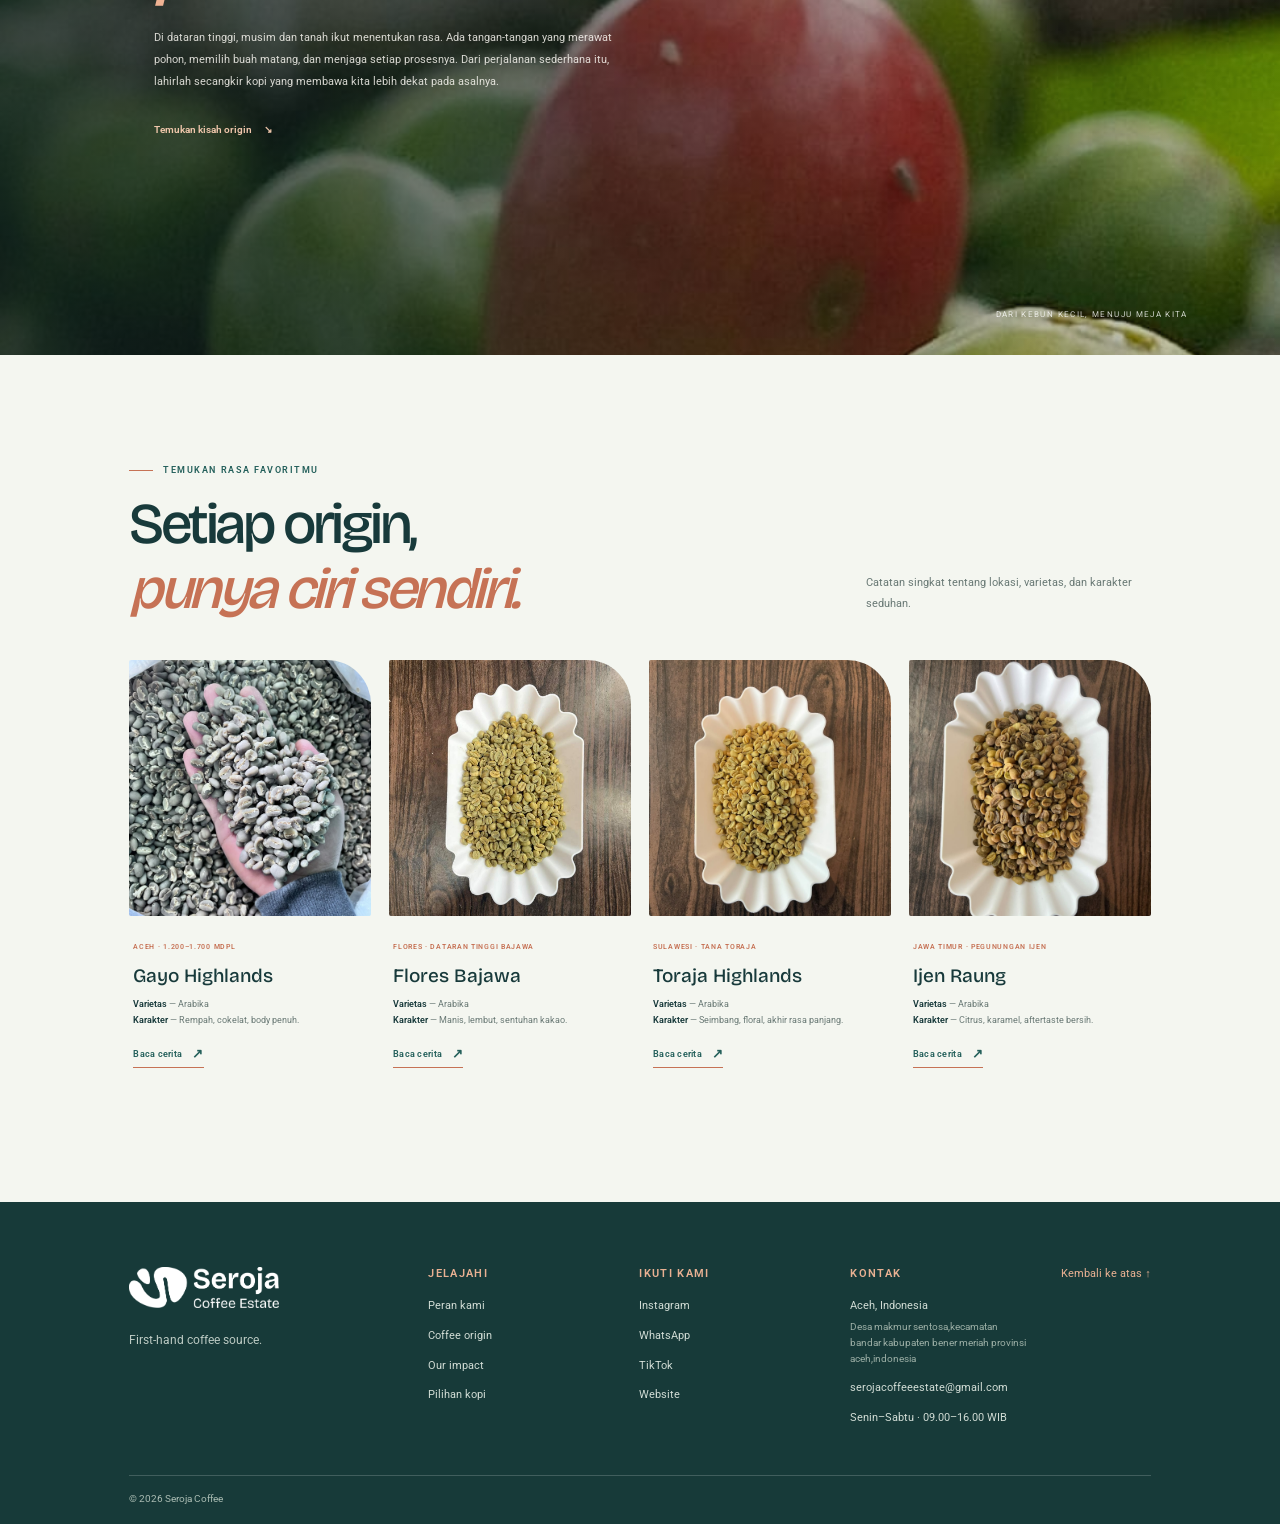
==== commit 6f1886ea: "modified:   index.html 	modified:   styles.css" ====
--- a/index.html
+++ b/index.html
@@ -281,26 +281,32 @@
                 <a class="brand footer-brand" href="#home" aria-label="Seroja Coffee, kembali ke atas">
                     <img class="brand-logo" src="assets/seroja-logo.png" alt="Seroja Coffee Estate">
                 </a>
-                <p>Kopi dari banyak tempat, diracik untuk menemani momen sederhana. Tumbuh bersama cerita baik dari Indonesia.</p>
+                <p>First-hand coffee source.</p>
             </div>
             <div class="footer-links">
                 <h2>Jelajahi</h2>
                 <a href="#peran">Peran kami</a>
                 <a href="#origin">Coffee origin</a>
-                <a href="#dampak">Our impact</a>
+                <a href="#our-impact">Our impact</a>
                 <a href="#jelajah">Pilihan kopi</a>
+            </div>
+            <div class="footer-links">
+                <h2>Ikuti kami</h2>
+                <a href="https://www.instagram.com/serojacoffeeestate?utm_source=ig_web_button_share_sheet&knvt=ZDNlZDc0MzIxNw%3D%3D" target="_blank" rel="noopener noreferrer">Instagram</a>
+                <a href="https://wa.me/6285121086993" target="_blank" rel="noopener noreferrer">WhatsApp</a>
+                <a href="https://www.tiktok.com/@serojacoffeeestate" target="_blank" rel="noopener noreferrer">TikTok</a>
+                <a href="https://adinda2401091020.github.io/seroja-coffee/" target="_blank" rel="noopener noreferrer">Website</a>
             </div>
             <div class="footer-contact">
                 <h2>Kontak</h2>
-                <span>Yogyakarta, Indonesia <small>(lokasi contoh)</small></span>
-                <a href="mailto:hello@serojacoffee.example">hello@serojacoffee.example</a>
-                <span>Senin–Sabtu · 09.00–17.00 WIB</span>
+                <span>Aceh, Indonesia <small>Desa makmur sentosa,kecamatan bandar kabupaten bener meriah provinsi aceh,indonesia</small></span>
+                <a href="mailto:serojacoffeeestate@gmail.com">serojacoffeeestate@gmail.com</a>
+                <span>Senin–Sabtu · 09.00–16.00 WIB</span>
             </div>
             <a class="back-top" href="#home">Kembali ke atas ↑</a>
         </div>
         <div class="footer-bottom">
             <span>© <span id="current-year"></span> Seroja Coffee</span>
-            <span>Konten, lokasi, dan data dampak pada halaman ini adalah contoh.</span>
         </div>
     </footer>
     <dialog class="detail-dialog" aria-labelledby="detail-title">
--- a/styles.css
+++ b/styles.css
@@ -234,6 +234,10 @@
 .origin-card { background: transparent; }
 .origin-card > img { height: clamp(190px, 22vw, 285px); border-radius: 2px 52px 2px 2px; object-fit: cover; }
 .origin-card .card-copy { padding: 20px 4px 24px; }
+.origin-card .card-kicker { font-size: 9px; }
+.origin-card .card-copy h3 { font-size: 23px; }
+.origin-card .card-copy > p { font-size: 12px; }
+.origin-card .grid-detail-button { font-size: 10px; }
 
 .impact-map-page {
     position: relative;
@@ -374,16 +378,16 @@
 :focus-visible { outline: 2px solid var(--accent); outline-offset: 4px; }
 
 .site-footer { padding: 65px 10.1% 20px; background: #173a39; color: #f4f6f0; }
-.footer-main { display: grid; grid-template-columns: 1.4fr .7fr 1.1fr auto; gap: 45px; padding-bottom: 49px; }
+.footer-main { display: grid; grid-template-columns: minmax(0, 1.35fr) repeat(3, minmax(0, .9fr)) auto; gap: clamp(20px, 2.7vw, 40px); padding-bottom: 49px; }
 .footer-brand { width: fit-content; }
-.footer-about > p { max-width: 290px; margin: 18px 0 0; color: #bdcbc4; font-size: 10px; line-height: 1.9; }
+.footer-about > p { max-width: 290px; margin: 18px 0 0; color: #bdcbc4; font-size: 12px; line-height: 1.8; }
 .footer-links, .footer-contact { display: grid; align-content: start; gap: 12px; }
-.footer-links h2, .footer-contact h2 { margin: 0 0 5px; color: #e8b092; font-size: 9px; font-weight: 600; letter-spacing: .14em; text-transform: uppercase; }
-.footer-links a, .footer-contact a, .footer-contact span { color: #d1dcd5; font-size: 9px; }
+.footer-links h2, .footer-contact h2 { margin: 0 0 5px; color: #e8b092; font-size: 11px; font-weight: 600; letter-spacing: .12em; text-transform: uppercase; }
+.footer-links a, .footer-contact a, .footer-contact span { color: #d1dcd5; font-size: 11px; line-height: 1.6; }
 .footer-links a:hover, .footer-contact a:hover { color: white; }
-.footer-contact small { color: #9aada4; font-size: 8px; }
-.back-top { align-self: start; white-space: nowrap; color: #e8b092; font-size: 9px; }
-.footer-bottom { display: flex; justify-content: space-between; gap: 20px; padding-top: 17px; border-top: 1px solid rgb(255 255 255 / 18%); color: #a9bbb2; font-size: 8px; }
+.footer-contact small { display: block; margin-top: 4px; color: #9aada4; font-size: 10px; line-height: 1.6; }
+.back-top { align-self: start; white-space: nowrap; color: #e8b092; font-size: 11px; }
+.footer-bottom { display: flex; justify-content: space-between; gap: 20px; padding-top: 17px; border-top: 1px solid rgb(255 255 255 / 18%); color: #a9bbb2; font-size: 10px; }
 
 .motion-enabled .reveal-on-scroll {
     opacity: 0;
@@ -411,8 +415,8 @@
     .impact-intro { gap: 24px; }
     .explore-grid { grid-template-columns: repeat(2, minmax(0, 1fr)); }
     .explore-card > img { height: 270px; }
-    .footer-main { grid-template-columns: 1.2fr .8fr 1fr; gap: 30px; }
-    .back-top { grid-column: 3; }
+    .footer-main { grid-template-columns: repeat(2, minmax(0, 1fr)); gap: 30px; }
+    .footer-about, .back-top { grid-column: 1 / -1; }
     .site-footer { padding-right: 7%; padding-left: 7%; }
 }
 
@@ -484,7 +488,7 @@
     .footer-about { grid-column: 1 / -1; }
     .footer-contact { overflow-wrap: anywhere; }
     .back-top { grid-column: 1 / -1; }
-    .footer-bottom { flex-direction: column; gap: 8px; font-size: 7px; }
+    .footer-bottom { flex-direction: column; gap: 8px; }
     .brand-logo { width: 138px; }
     .detail-dialog[open] { display: block; }
     .dialog-image { height: 48vw; min-height: 220px; max-height: 340px; }
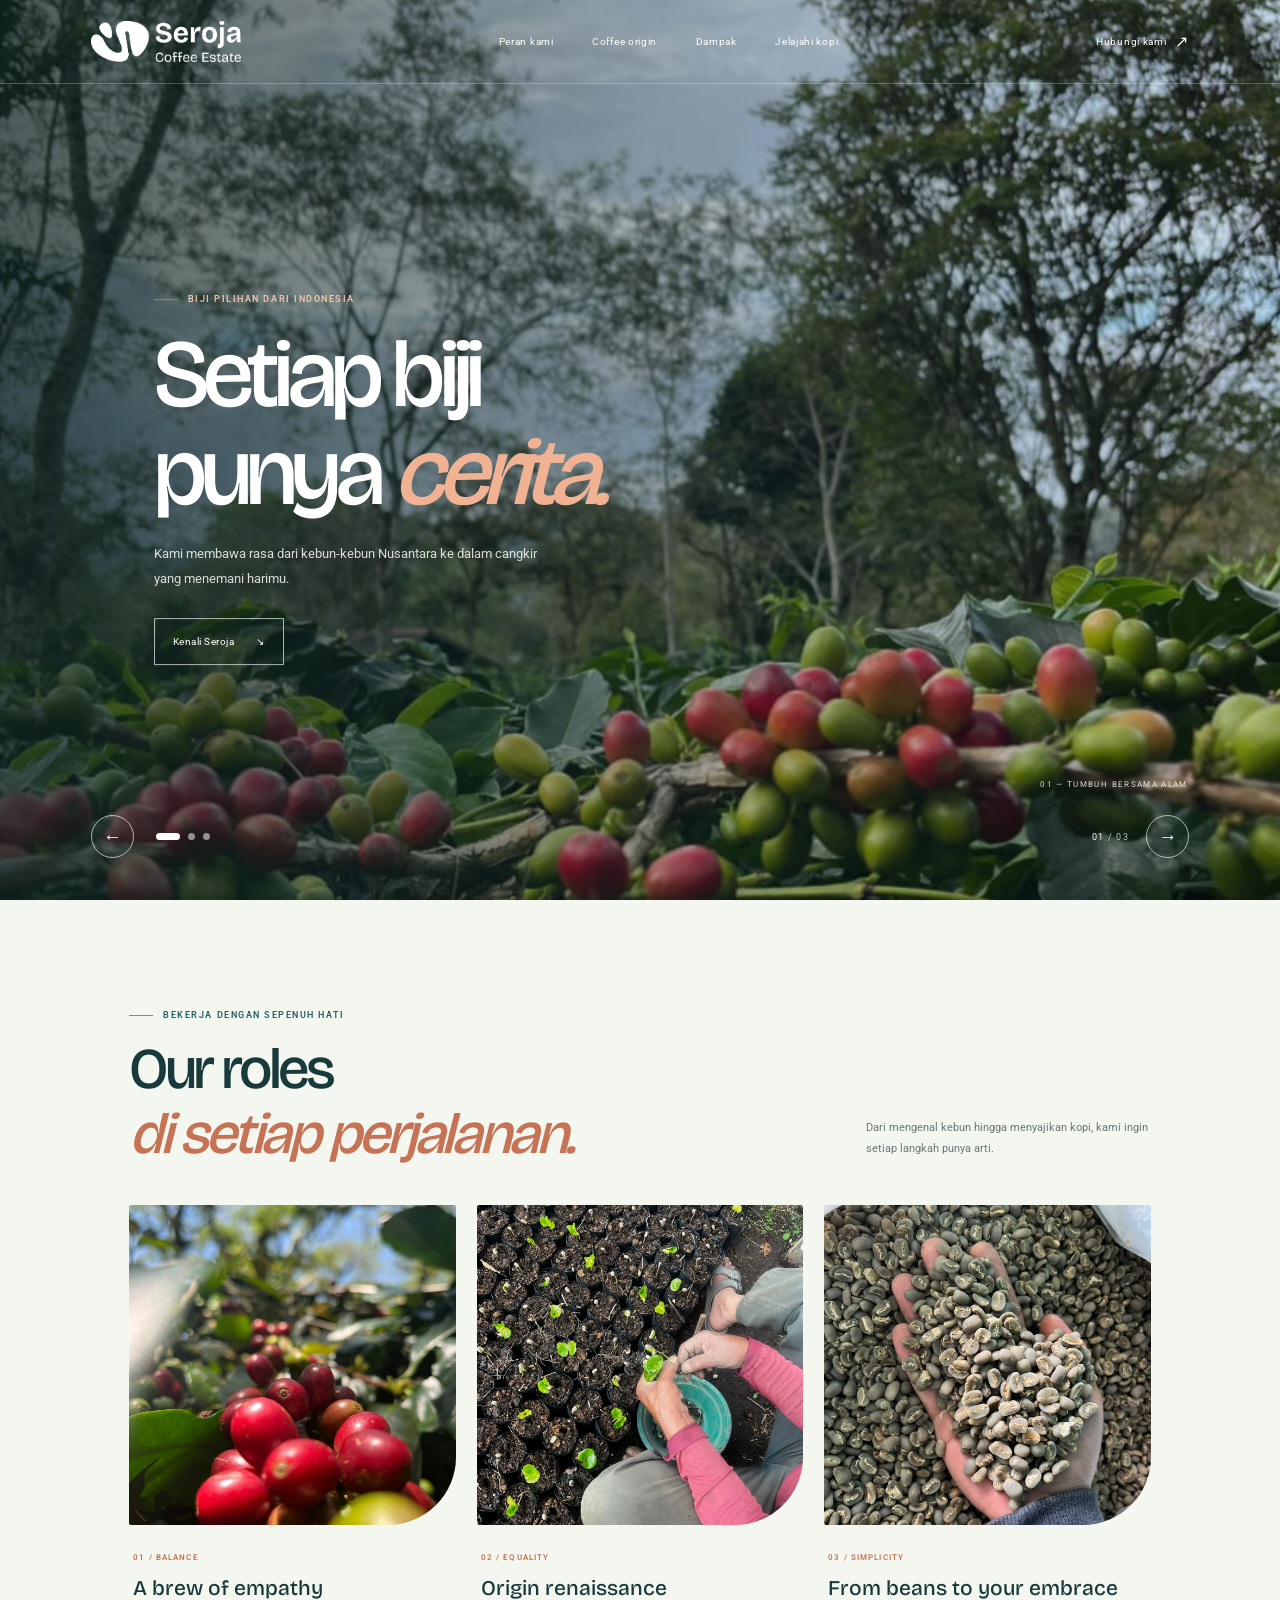
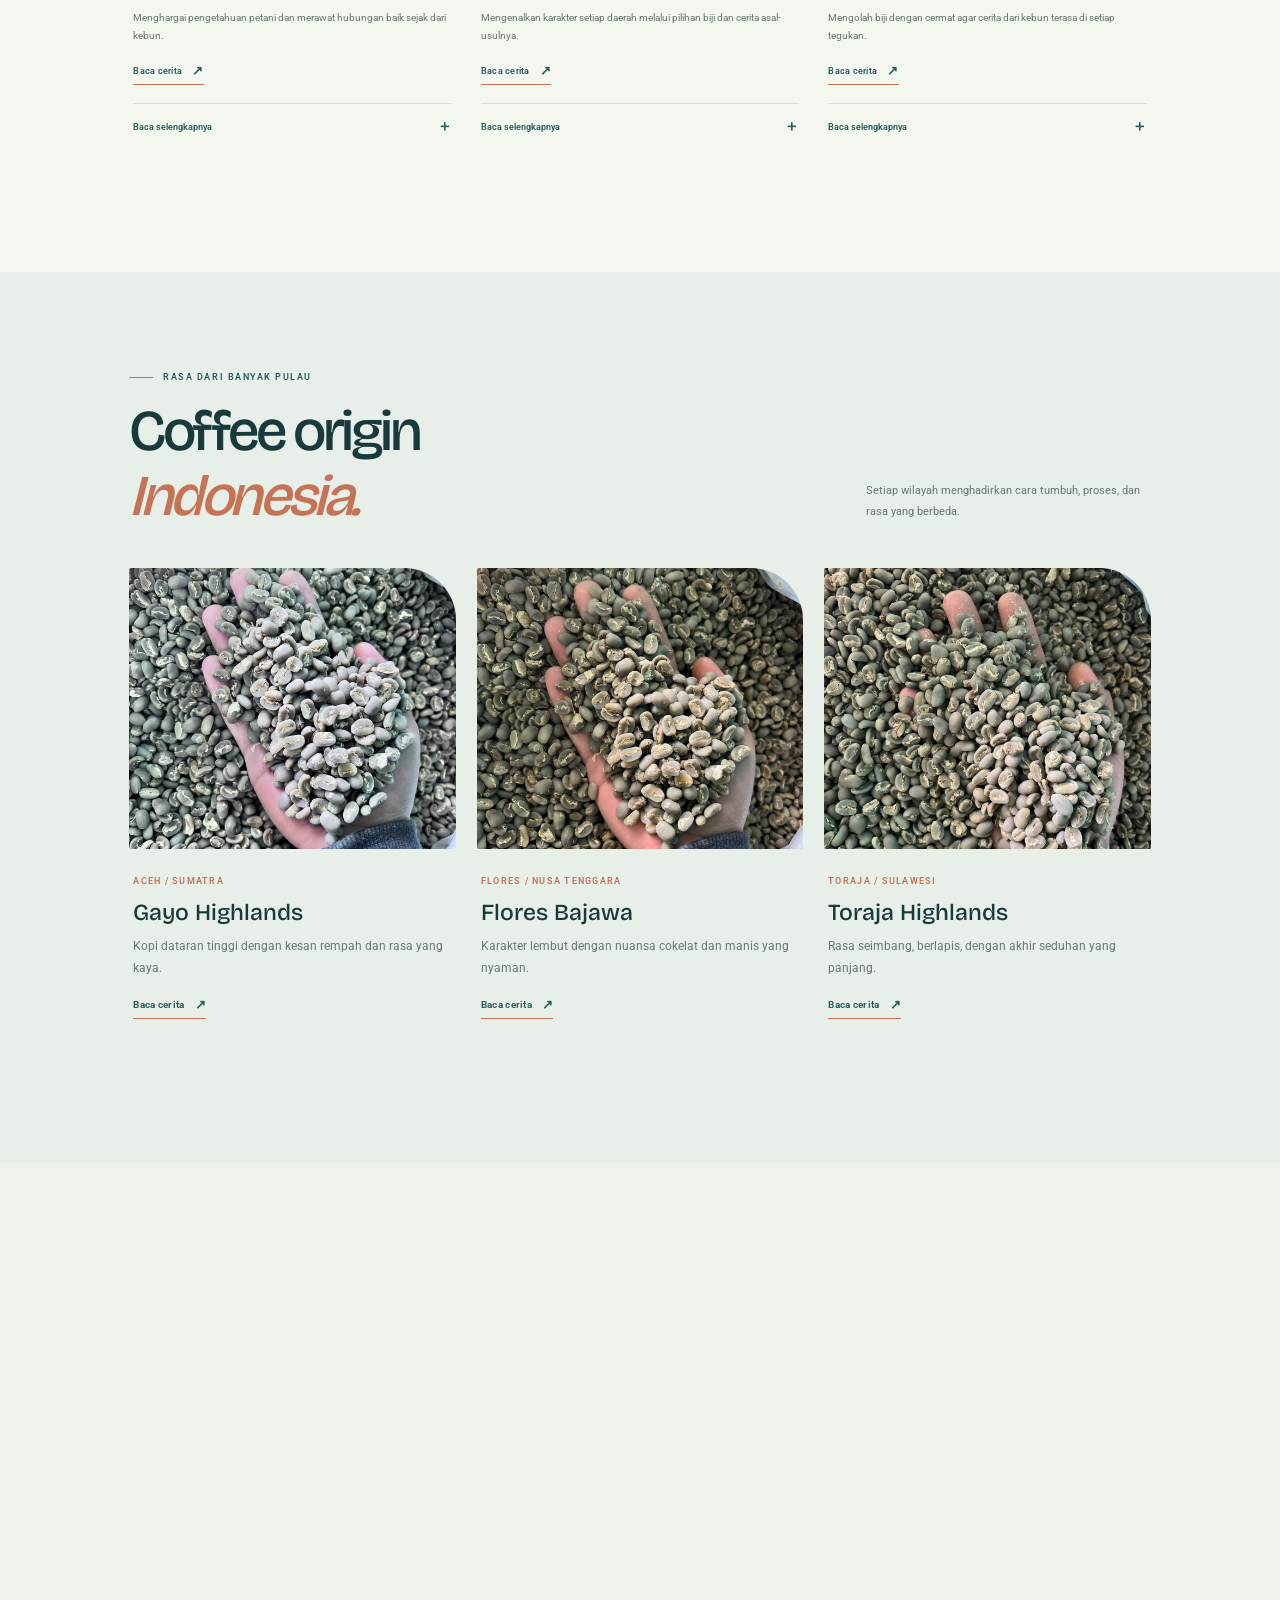
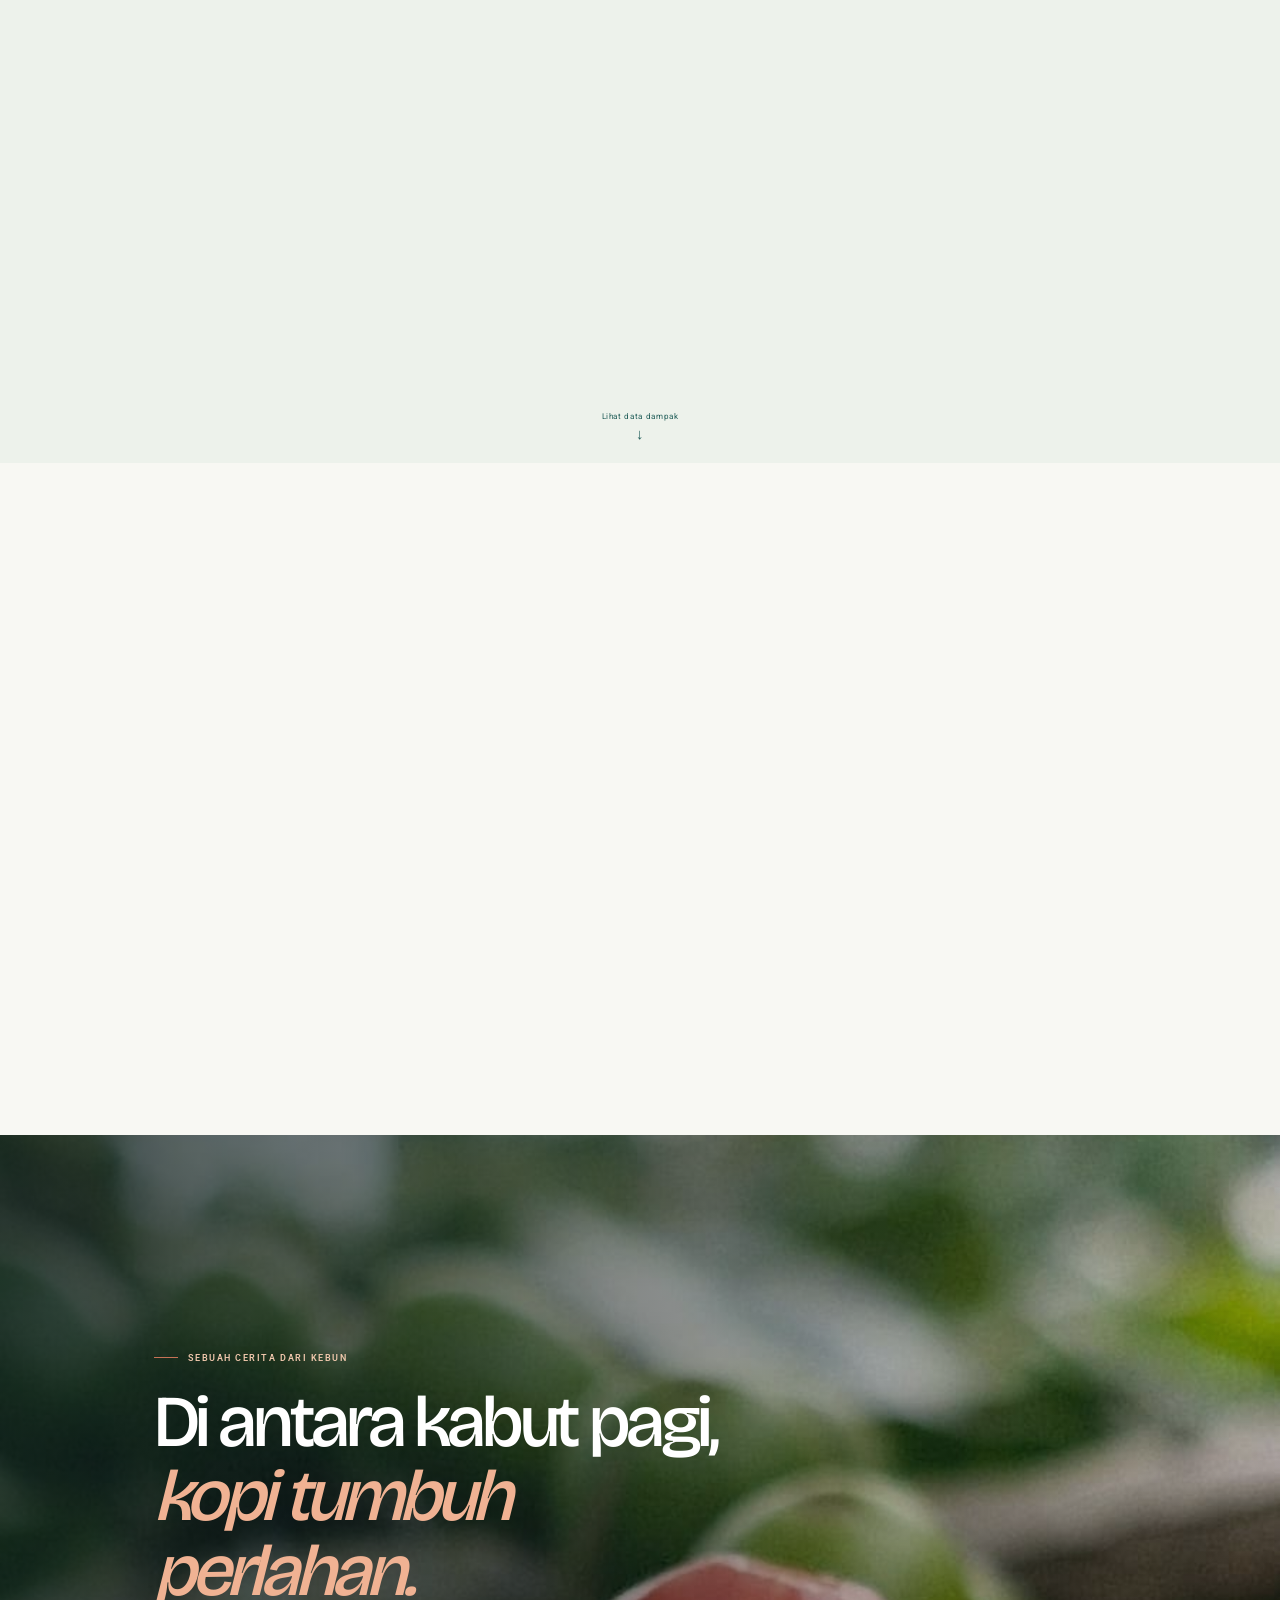
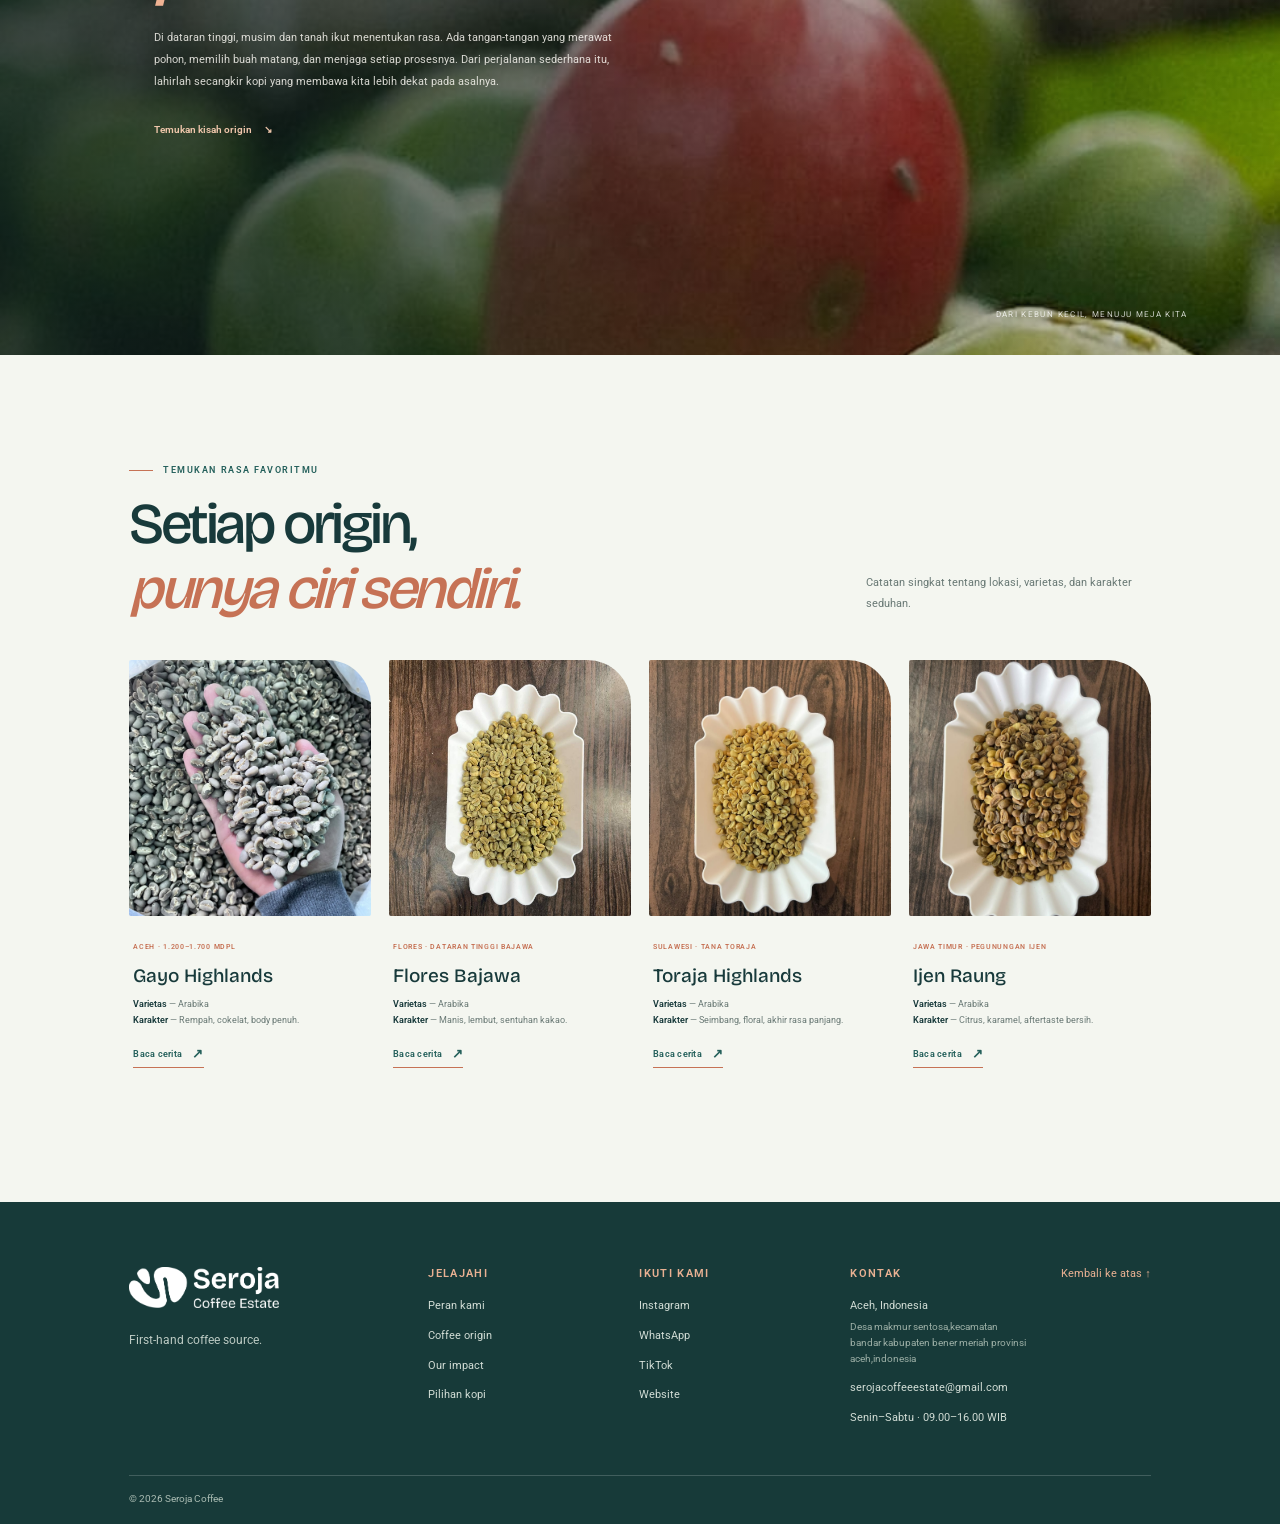
==== commit 3f7b1a80: "modified:   index.html" ====
--- a/index.html
+++ b/index.html
@@ -89,7 +89,7 @@
                 <article class="role-card">
                     <img src="assets/images/role-kebun.jpeg" alt="Tanaman muda yang tumbuh di lahan pertanian" loading="lazy">
                     <div class="card-copy">
-                        <span class="card-kicker">01 / KEBUN</span>
+                        <span class="card-kicker">01 / BALANCE</span>
                         <h3>A brew of empathy</h3>
                         <p>Menghargai pengetahuan petani dan merawat hubungan baik sejak dari kebun.</p>
                         <button class="grid-detail-button" type="button" data-open-detail>Baca cerita <span aria-hidden="true">↗</span></button>
@@ -102,7 +102,7 @@
                 <article class="role-card">
                     <img src="assets/images/role-origin.jpeg" alt="Proses pemilihan dan penanganan biji kopi" loading="lazy">
                     <div class="card-copy">
-                        <span class="card-kicker">02 / ASAL</span>
+                        <span class="card-kicker">02 / EQUALITY</span>
                         <h3>Origin renaissance</h3>
                         <p>Mengenalkan karakter setiap daerah melalui pilihan biji dan cerita asal-usulnya.</p>
                         <button class="grid-detail-button" type="button" data-open-detail>Baca cerita <span aria-hidden="true">↗</span></button>
@@ -115,7 +115,7 @@
                 <article class="role-card">
                     <img src="assets/images/role-cangkir.jpeg" alt="Biji kopi pilihan yang siap diseduh" loading="lazy">
                     <div class="card-copy">
-                        <span class="card-kicker">03 / CANGKIR</span>
+                        <span class="card-kicker">03 / SIMPLICITY</span>
                         <h3>From beans to your embrace</h3>
                         <p>Mengolah biji dengan cermat agar cerita dari kebun terasa di setiap tegukan.</p>
                         <button class="grid-detail-button" type="button" data-open-detail>Baca cerita <span aria-hidden="true">↗</span></button>
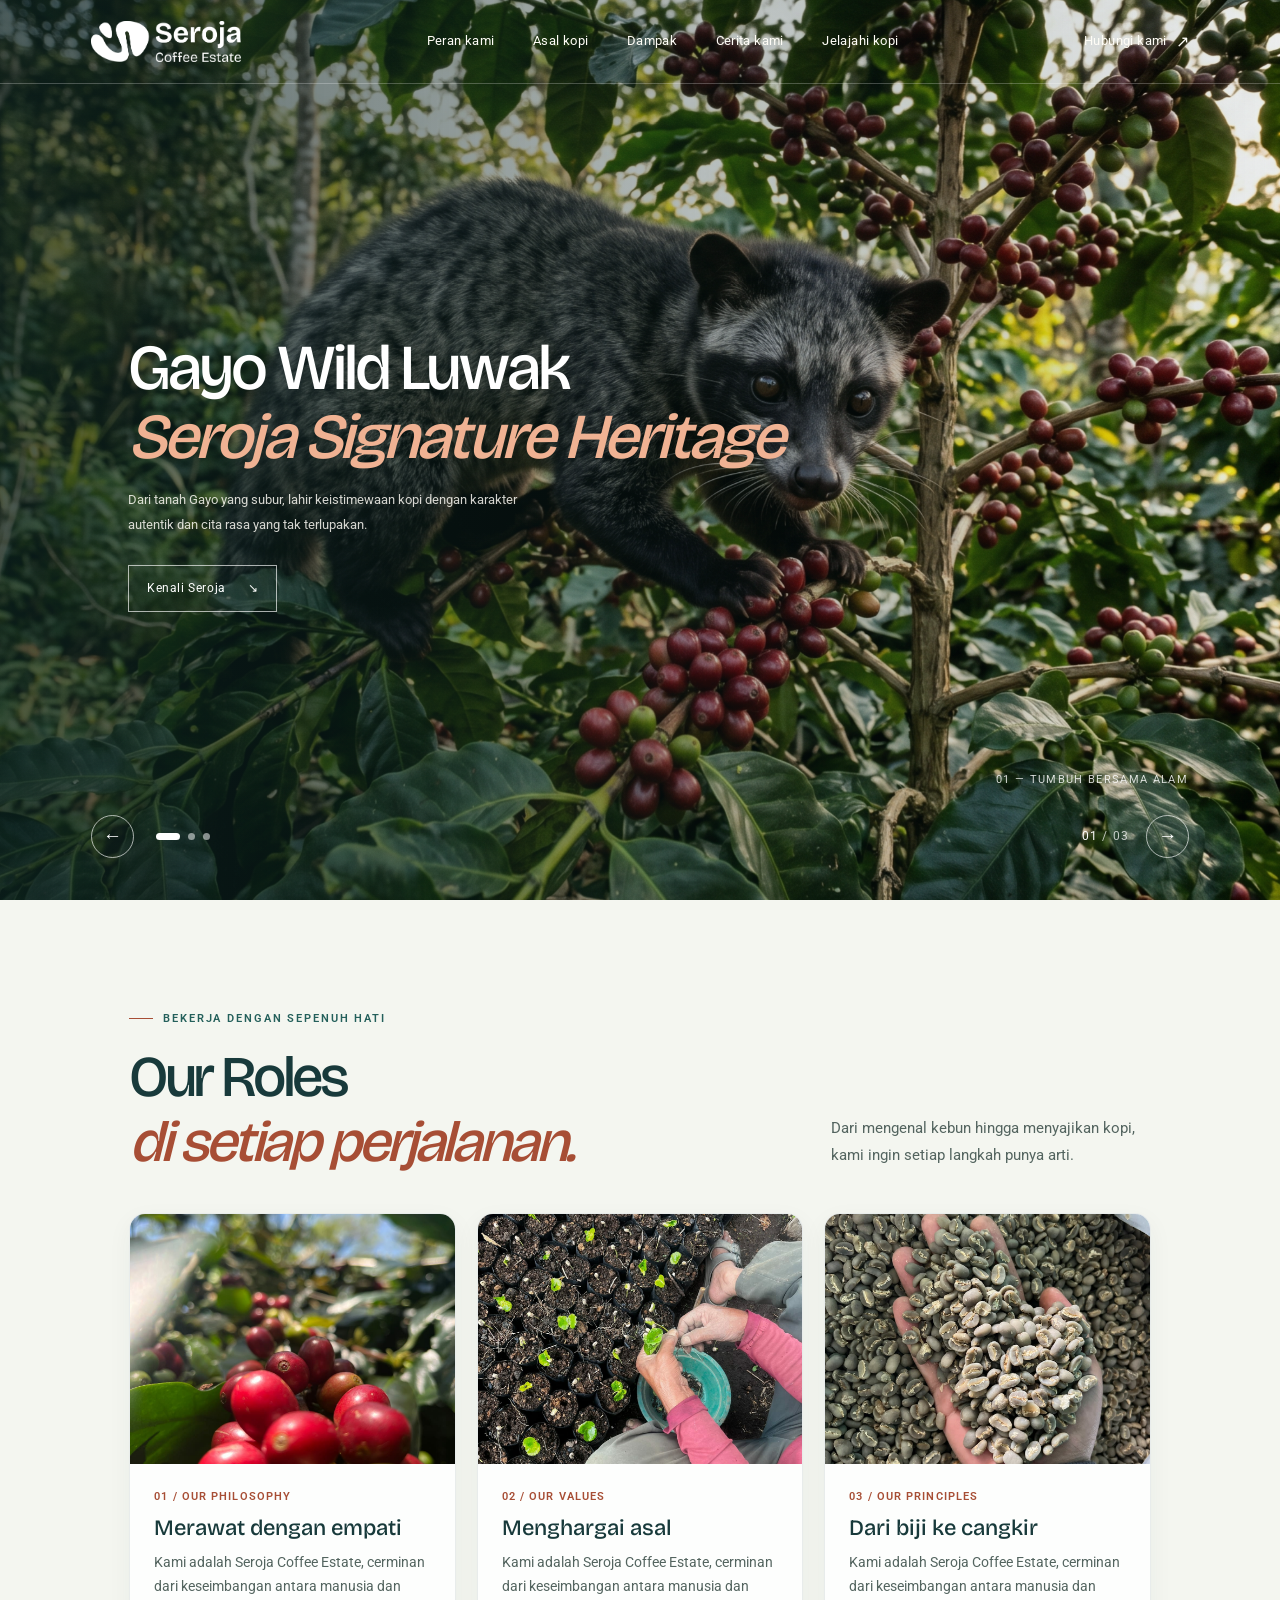
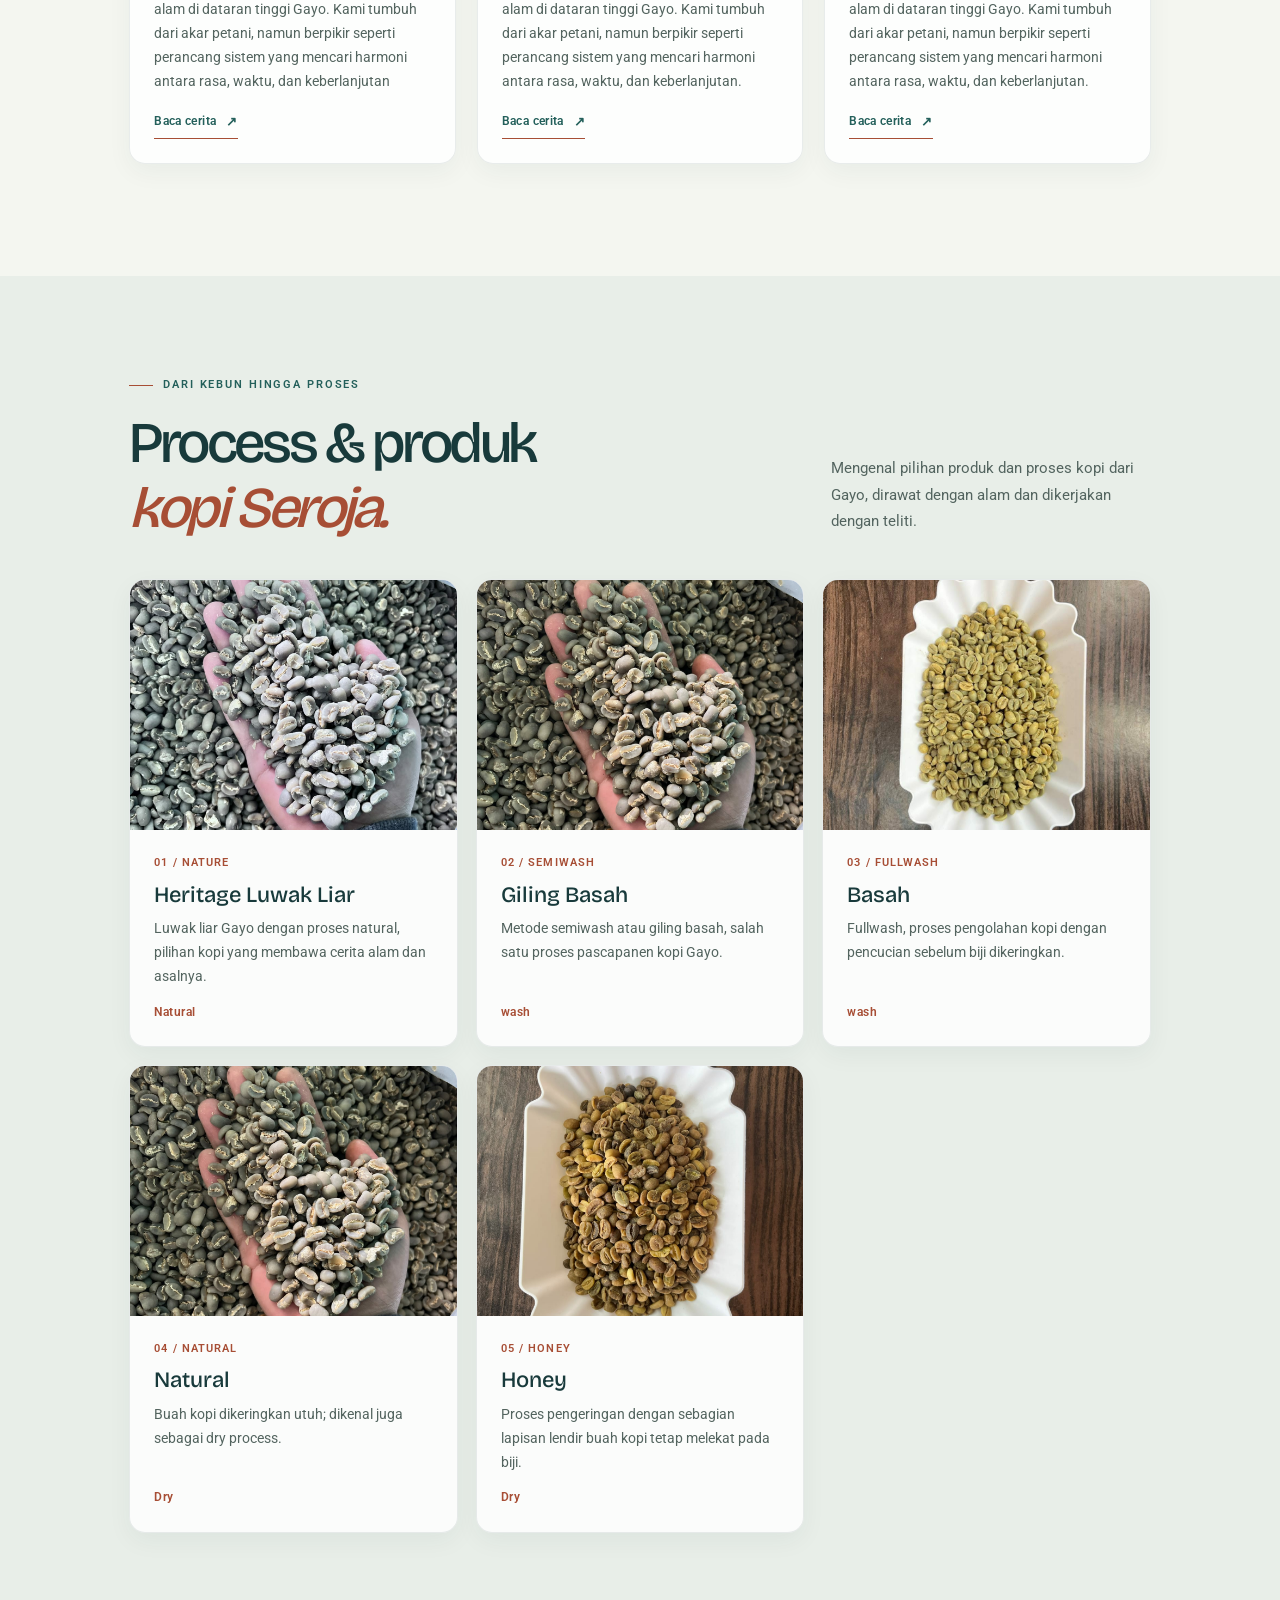
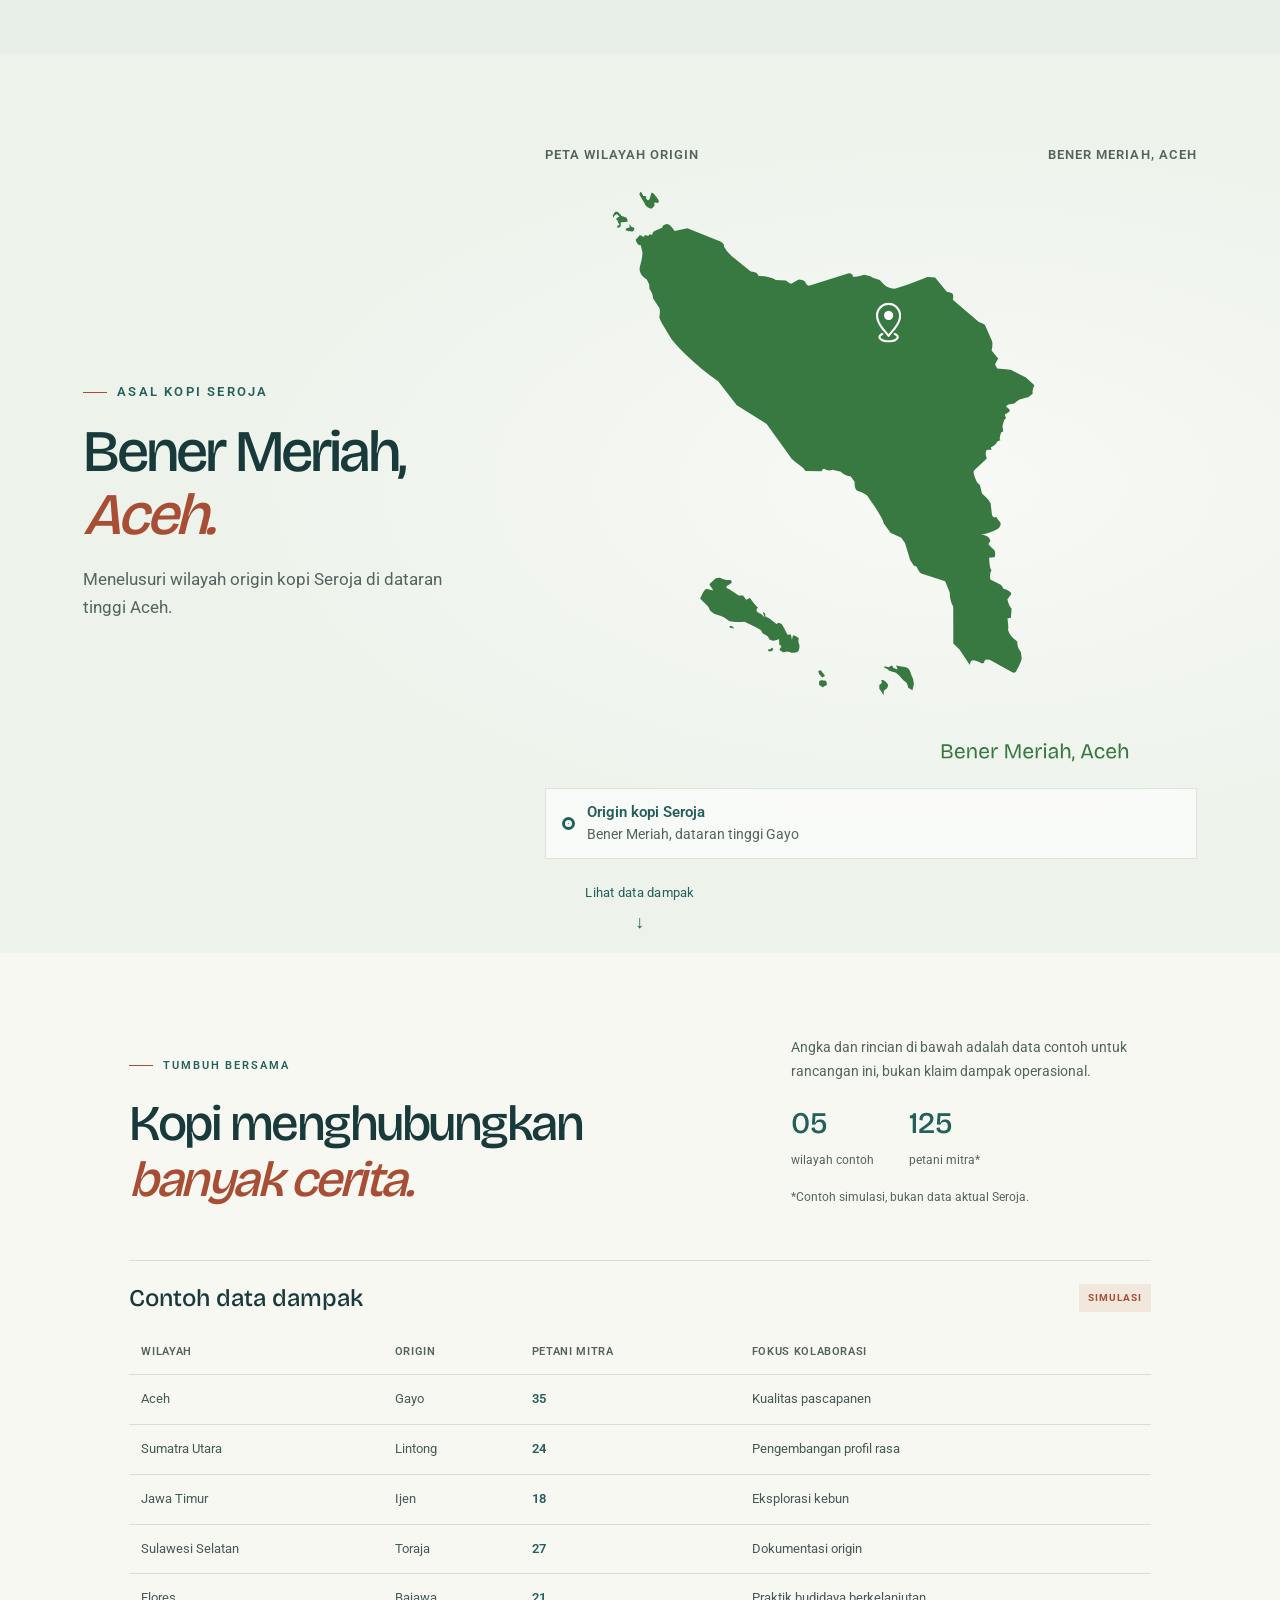
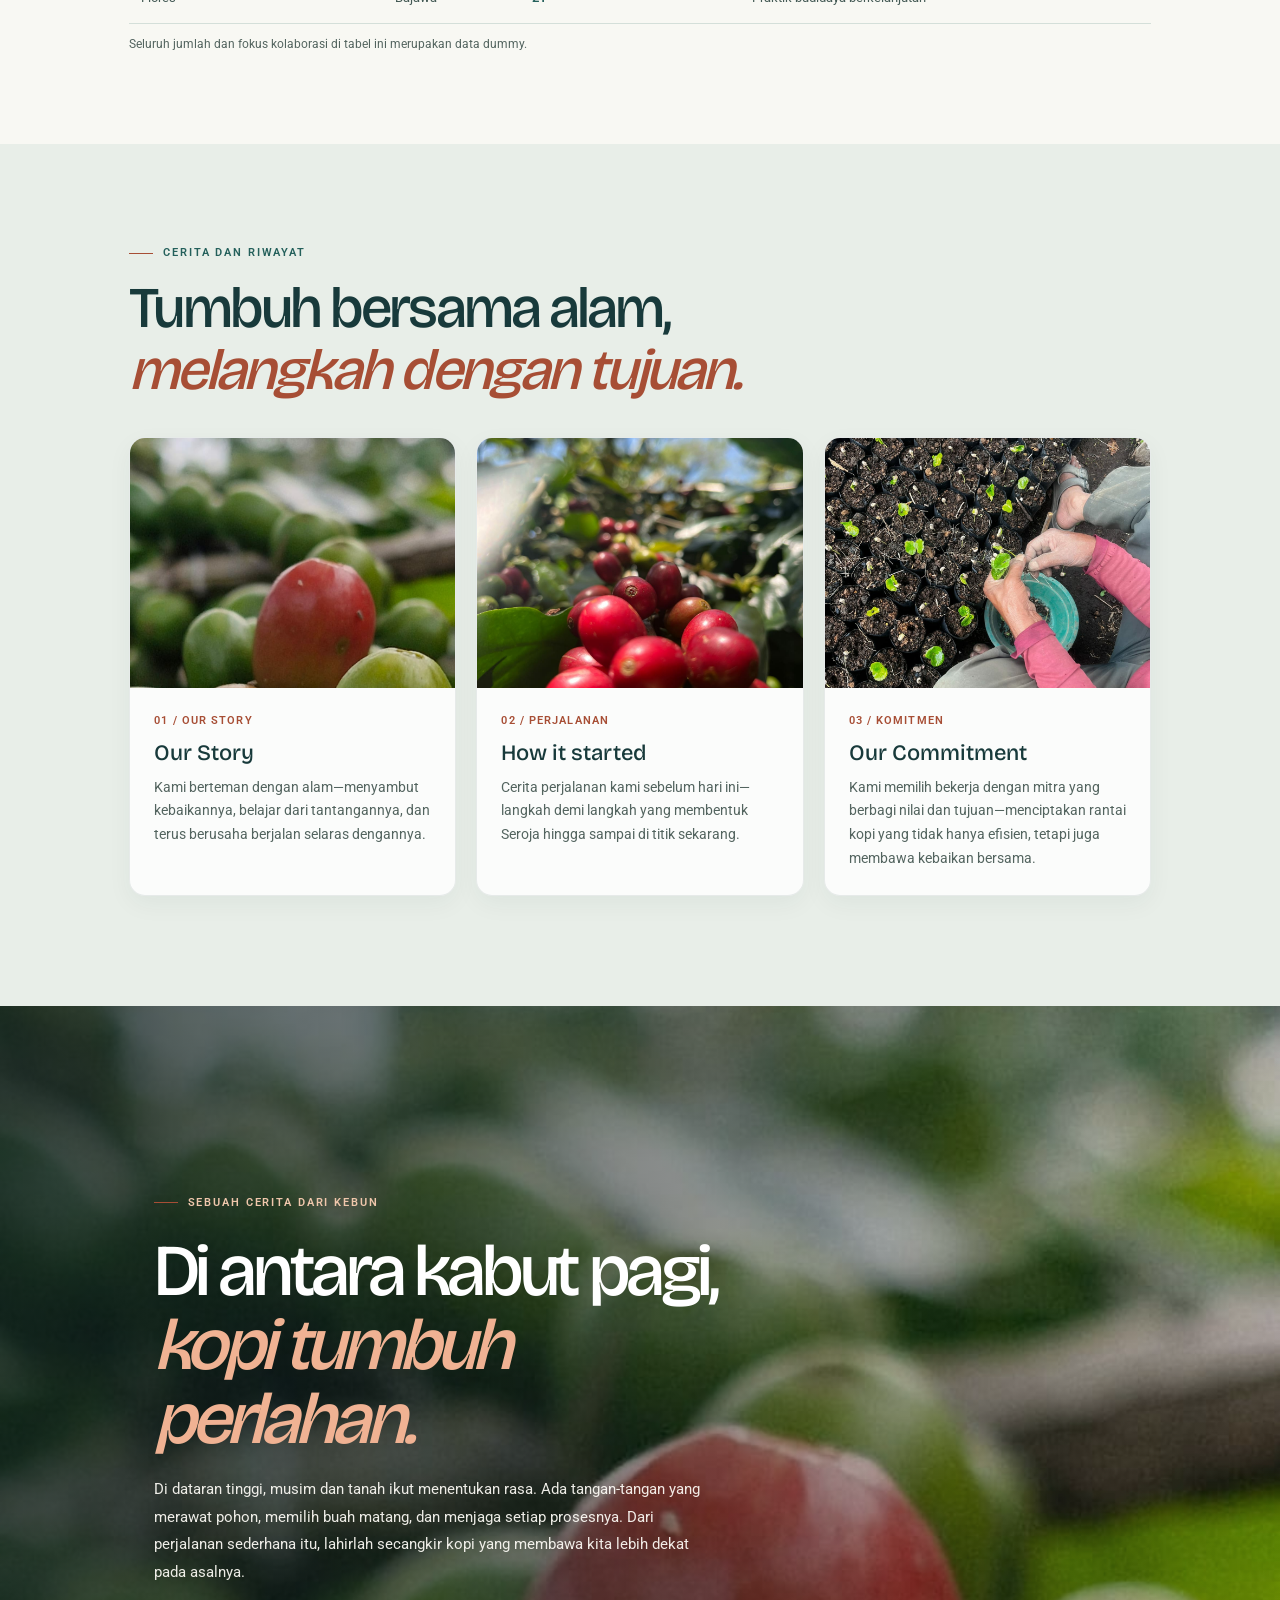
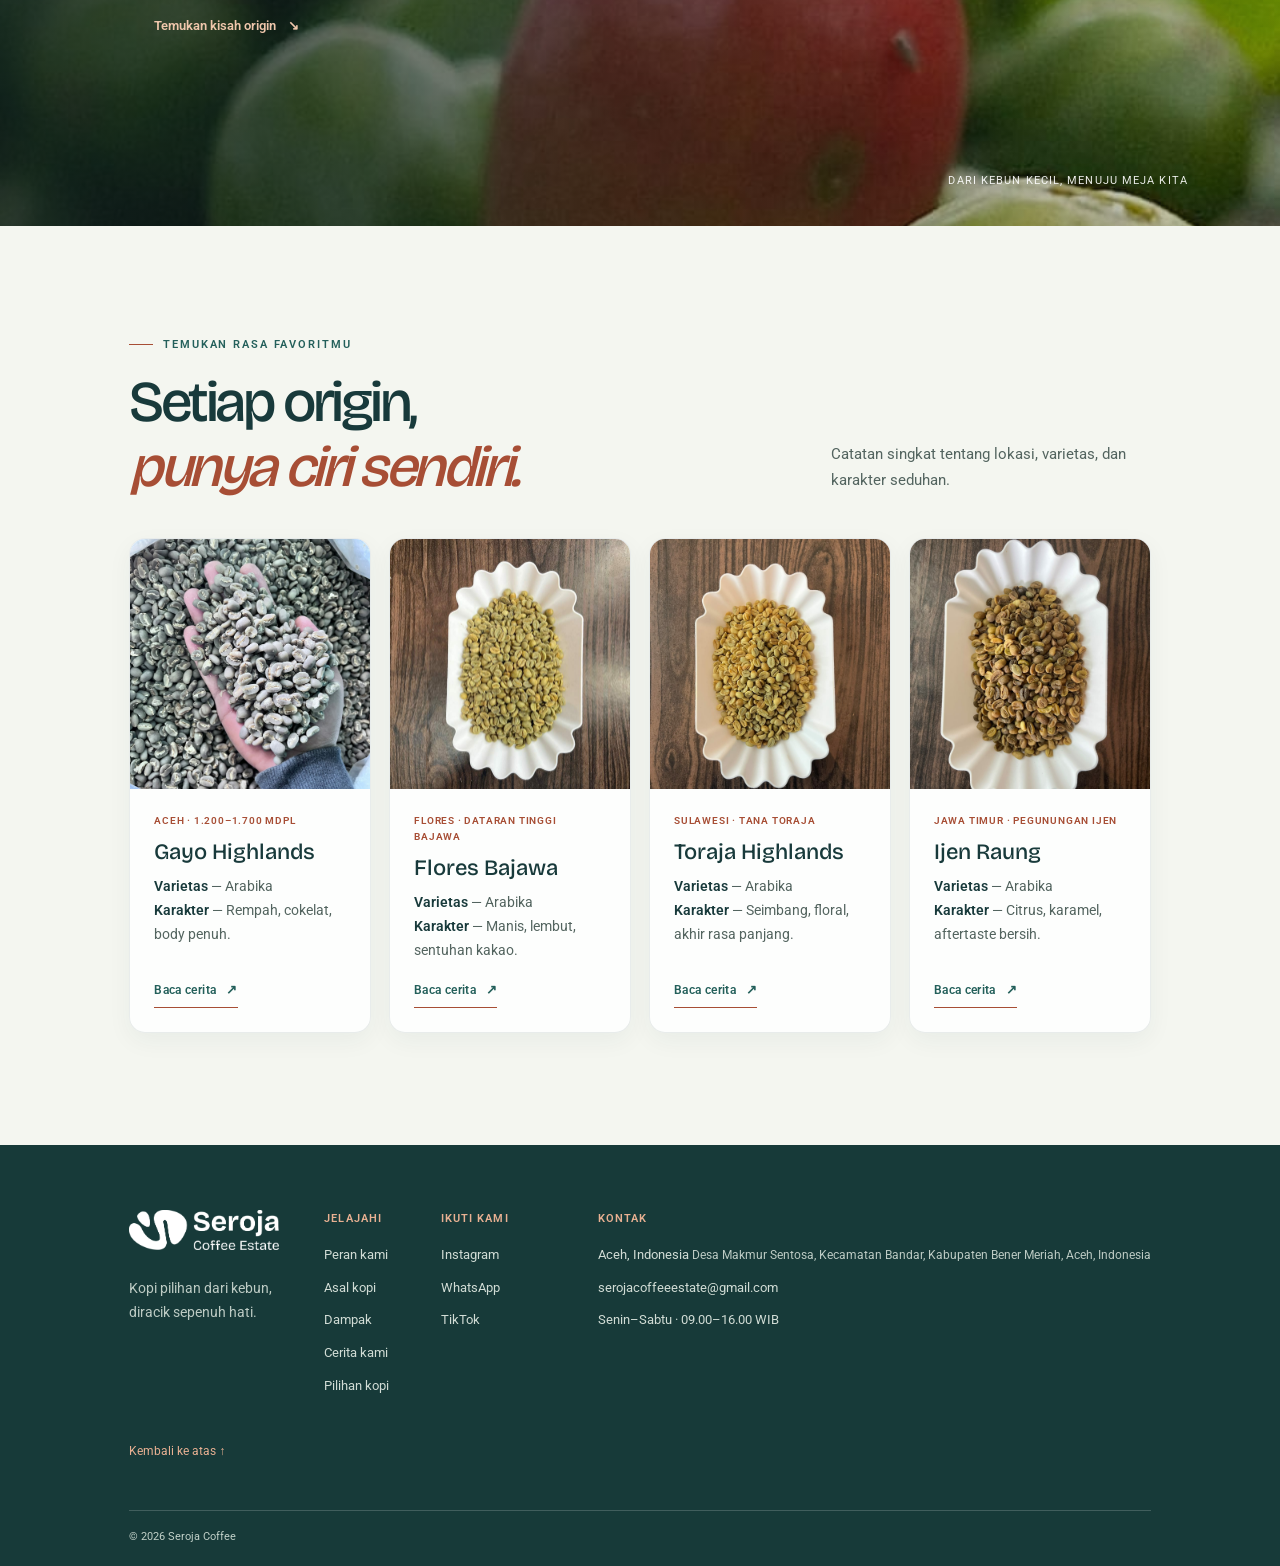
==== commit d7c736a5: "new file:   assets/images/Map Aceh.svg 	modified:   assets/images/hero-01.jpeg 	modified:   assets/i" ====
--- a/index.html
+++ b/index.html
@@ -8,11 +8,12 @@
     <title>Seroja Coffee — Cerita dari setiap biji</title>
     <link rel="preconnect" href="https://fonts.googleapis.com">
     <link rel="preconnect" href="https://fonts.gstatic.com" crossorigin>
-    <link href="https://fonts.googleapis.com/css2?family=Bricolage+Grotesque:wght@400;500;600;700;800&amp;family=Roboto:wght@300;400;500;600;700&amp;display=swap" rel="stylesheet">
+    <link href="https://fonts.googleapis.com/css2?family=Bricolage+Grotesque:wght@400;500;600;700&amp;family=Roboto:wght@400;500;600;700&amp;display=swap" rel="stylesheet">
     <link rel="stylesheet" href="styles.css">
     <script src="script.js" defer></script>
 </head>
 <body>
+    <a class="skip-link" href="#main-content">Lewati ke konten</a>
     <header class="site-header">
         <a class="brand" href="#home" aria-label="Seroja Coffee, ke beranda">
             <img class="brand-logo" src="assets/seroja-logo.png" alt="Seroja Coffee Estate">
@@ -23,44 +24,41 @@
         </button>
         <nav class="site-nav" id="site-navigation" aria-label="Navigasi utama">
             <a href="#peran">Peran kami</a>
-            <a href="#origin">Coffee origin</a>
+            <a href="#origin">Asal kopi</a>
             <a href="#dampak">Dampak</a>
+            <a href="#riwayat">Cerita kami</a>
             <a href="#jelajah">Jelajahi kopi</a>
         </nav>
         <a class="header-link" href="#kontak">Hubungi kami <span aria-hidden="true">↗</span></a>
     </header>
 
-    <main>
+    <main id="main-content">
         <section class="hero" id="home" aria-label="Cerita Seroja Coffee">
             <article class="hero-slide is-active" aria-hidden="false">
-                <img src="assets/images/hero-01.jpeg" alt="Buah kopi merah dan hijau di cabang pohon kopi" fetchpriority="high">
+                <img src="assets/images/hero-01.jpeg" alt="Luwak di antara buah kopi di kebun" fetchpriority="high" decoding="async">
                 <div class="hero-shade"></div>
                 <div class="hero-copy">
-                    <p class="eyebrow"><span></span> Biji pilihan dari Indonesia</p>
-                    <h1>Setiap biji<br>punya <em>cerita.</em></h1>
-                    <p>Kami membawa rasa dari kebun-kebun Nusantara ke dalam cangkir yang menemani harimu.</p>
+                    <h1>Gayo Wild Luwak<br><em>Seroja Signature Heritage </em></h1>
+                    <p>Dari tanah Gayo yang subur, lahir keistimewaan kopi dengan karakter autentik dan cita rasa yang tak terlupakan.</p>
                     <a class="button button-light" href="#peran">Kenali Seroja <span aria-hidden="true">↘</span></a>
                 </div>
                 <span class="hero-caption">01 — TUMBUH BERSAMA ALAM</span>
             </article>
             <article class="hero-slide" aria-hidden="true">
-                <img src="assets/images/hero-02.jpeg" alt="Daun dan buah kopi yang tumbuh di kebun" loading="lazy">
+                <img src="assets/images/hero-02.jpeg" alt="Petani menjemur biji kopi di halaman pengeringan" loading="lazy" decoding="async">
                 <div class="hero-shade"></div>
                 <div class="hero-copy">
-                    <p class="eyebrow"><span></span> Asal yang kami jaga</p>
-                    <h2>Dari tanah<br><em>yang bermakna.</em></h2>
-                    <p>Kenali orang-orang dan tempat yang membuat karakter kopi Indonesia begitu beragam.</p>
+                    <h2>Cita rasa Gayo,<br><em>diracik untuk dinikmati.</em></h2>
+                    <p>Melalui proses pencucian yang terjaga, setiap biji kopi menghadirkan kejernihan rasa dan aroma yang istimewa.</p>
                     <a class="button button-light" href="#origin">Lihat coffee origin <span aria-hidden="true">↘</span></a>
                 </div>
-                <span class="hero-caption">02 — CERITA DARI ASALNYA</span>
             </article>
             <article class="hero-slide" aria-hidden="true">
-                <img src="assets/images/hero-03.jpeg" alt="Bunga kopi Seroja Coffee Estate" loading="lazy">
+                <img src="assets/images/hero-03.jpeg" alt="Petani memproses buah kopi di rumah pengeringan" loading="lazy" decoding="async">
                 <div class="hero-shade"></div>
                 <div class="hero-copy">
-                    <p class="eyebrow"><span></span> Diracik untuk dinikmati</p>
-                    <h2>Rasa lokal,<br><em>ruang untuk semua.</em></h2>
-                    <p>Temukan kopi dengan karakter yang pas, lalu nikmati tanpa perlu terburu-buru.</p>
+                    <h2>Eksplorasi rasa,<br><em>diracik generasi muda.</em></h2>
+                    <p>Diracik melalui ketekunan tangan generasi muda, menghadirkan cita rasa khas Gayo dengan sentuhan kreativitas masa kini.</p>
                     <a class="button button-light" href="#jelajah">Jelajahi pilihan <span aria-hidden="true">↘</span></a>
                 </div>
                 <span class="hero-caption">03 — SELALU ADA WAKTU UNTUK KOPI</span>
@@ -81,48 +79,36 @@
             <div class="section-heading">
                 <div>
                     <p class="eyebrow"><span></span> Bekerja dengan sepenuh hati</p>
-                    <h2>Our roles<br><em>di setiap perjalanan.</em></h2>
+                    <h2>Our Roles<br><em>di setiap perjalanan.</em></h2>
                 </div>
                 <p>Dari mengenal kebun hingga menyajikan kopi, kami ingin setiap langkah punya arti.</p>
             </div>
             <div class="role-grid">
                 <article class="role-card">
-                    <img src="assets/images/role-kebun.jpeg" alt="Tanaman muda yang tumbuh di lahan pertanian" loading="lazy">
+                    <img src="assets/images/role-kebun.jpeg" alt="Buah kopi matang di antara daun hijau" loading="lazy" decoding="async">
                     <div class="card-copy">
-                        <span class="card-kicker">01 / BALANCE</span>
-                        <h3>A brew of empathy</h3>
-                        <p>Menghargai pengetahuan petani dan merawat hubungan baik sejak dari kebun.</p>
-                        <button class="grid-detail-button" type="button" data-open-detail>Baca cerita <span aria-hidden="true">↗</span></button>
-                        <details class="read-more">
-                            <summary>Baca selengkapnya <span aria-hidden="true">＋</span></summary>
-                            <p>Contoh program Seroja: kunjungan kebun, berbagi catatan kualitas panen, dan pembelian biji berdasarkan kesepakatan yang transparan. Rincian ini merupakan materi simulasi.</p>
-                        </details>
+                        <span class="card-kicker">01 / OUR PHILOSOPHY</span>
+                        <h3>Merawat dengan empati</h3>
+                        <p>Kami adalah Seroja Coffee Estate, cerminan dari keseimbangan antara manusia dan alam di dataran tinggi Gayo. Kami tumbuh dari akar petani, namun berpikir seperti perancang sistem yang mencari harmoni antara rasa, waktu, dan keberlanjutan</p>
+                        <button class="grid-detail-button" type="button" data-open-detail data-detail="Contoh program: kunjungan kebun, berbagi catatan kualitas panen, dan pembelian biji berdasarkan kesepakatan yang transparan. Ini materi simulasi.">Baca cerita <span aria-hidden="true">↗</span></button>
                     </div>
                 </article>
                 <article class="role-card">
-                    <img src="assets/images/role-origin.jpeg" alt="Proses pemilihan dan penanganan biji kopi" loading="lazy">
+                    <img src="assets/images/role-origin.jpeg" alt="Petani merawat bibit kopi di persemaian" loading="lazy" decoding="async">
                     <div class="card-copy">
-                        <span class="card-kicker">02 / EQUALITY</span>
-                        <h3>Origin renaissance</h3>
-                        <p>Mengenalkan karakter setiap daerah melalui pilihan biji dan cerita asal-usulnya.</p>
-                        <button class="grid-detail-button" type="button" data-open-detail>Baca cerita <span aria-hidden="true">↗</span></button>
-                        <details class="read-more">
-                            <summary>Baca selengkapnya <span aria-hidden="true">＋</span></summary>
-                            <p>Kami membayangkan kolaborasi dengan komunitas lokal untuk mendokumentasikan varietas, metode pascapanen, dan kebiasaan yang menjaga mutu kopi dari musim ke musim.</p>
-                        </details>
+                        <span class="card-kicker">02 / OUR VALUES </span>
+                        <h3>Menghargai asal</h3>
+                        <p>Kami adalah Seroja Coffee Estate, cerminan dari keseimbangan antara manusia dan alam di dataran tinggi Gayo. Kami tumbuh dari akar petani, namun berpikir seperti perancang sistem yang mencari harmoni antara rasa, waktu, dan keberlanjutan.</p>
+                        <button class="grid-detail-button" type="button" data-open-detail data-detail="Cerita origin dapat mencakup varietas, metode pascapanen, dan kebiasaan lokal yang menjaga mutu kopi dari musim ke musim.">Baca cerita <span aria-hidden="true">↗</span></button>
                     </div>
                 </article>
                 <article class="role-card">
-                    <img src="assets/images/role-cangkir.jpeg" alt="Biji kopi pilihan yang siap diseduh" loading="lazy">
+                    <img src="assets/images/role-cangkir.jpeg" alt="Biji kopi hijau pilihan yang baru dipanen" loading="lazy" decoding="async">
                     <div class="card-copy">
-                        <span class="card-kicker">03 / SIMPLICITY</span>
-                        <h3>From beans to your embrace</h3>
-                        <p>Mengolah biji dengan cermat agar cerita dari kebun terasa di setiap tegukan.</p>
-                        <button class="grid-detail-button" type="button" data-open-detail>Baca cerita <span aria-hidden="true">↗</span></button>
-                        <details class="read-more">
-                            <summary>Baca selengkapnya <span aria-hidden="true">＋</span></summary>
-                            <p>Setiap racikan Seroja dirancang untuk menonjolkan rasa alami biji, disajikan dengan informasi asal dan saran seduh agar mudah kamu nikmati di rumah.</p>
-                        </details>
+                        <span class="card-kicker">03 / OUR PRINCIPLES</span>
+                        <h3>Dari biji ke cangkir</h3>
+                        <p>Kami adalah Seroja Coffee Estate, cerminan dari keseimbangan antara manusia dan alam di dataran tinggi Gayo. Kami tumbuh dari akar petani, namun berpikir seperti perancang sistem yang mencari harmoni antara rasa, waktu, dan keberlanjutan.</p>
+                        <button class="grid-detail-button" type="button" data-open-detail data-detail="Setiap racikan dapat disajikan dengan informasi asal dan saran seduh agar mudah dinikmati di rumah.">Baca cerita <span aria-hidden="true">↗</span></button>
                     </div>
                 </article>
             </div>
@@ -131,37 +117,55 @@
         <section class="origins section" id="origin">
             <div class="section-heading">
                 <div>
-                    <p class="eyebrow"><span></span> Rasa dari banyak pulau</p>
-                    <h2>Coffee origin<br><em>Indonesia.</em></h2>
-                </div>
-                <p>Setiap wilayah menghadirkan cara tumbuh, proses, dan rasa yang berbeda.</p>
-            </div>
-            <div class="origin-grid">
-                <article class="origin-card">
-                    <img src="assets/images/origin-gayo.jpeg" alt="Biji kopi hijau pilihan dari Gayo" loading="lazy">
-                    <div class="card-copy">
-                        <span class="card-kicker">ACEH / SUMATRA</span>
-                        <h3>Gayo Highlands</h3>
-                        <p>Kopi dataran tinggi dengan kesan rempah dan rasa yang kaya.</p>
-                        <button class="grid-detail-button" type="button" data-open-detail>Baca cerita <span aria-hidden="true">↗</span></button>
-                    </div>
-                </article>
-                <article class="origin-card">
-                    <img src="assets/images/origin-flores.jpeg" alt="Biji kopi Flores yang siap diproses" loading="lazy">
-                    <div class="card-copy">
-                        <span class="card-kicker">FLORES / NUSA TENGGARA</span>
-                        <h3>Flores Bajawa</h3>
-                        <p>Karakter lembut dengan nuansa cokelat dan manis yang nyaman.</p>
-                        <button class="grid-detail-button" type="button" data-open-detail>Baca cerita <span aria-hidden="true">↗</span></button>
-                    </div>
-                </article>
-                <article class="origin-card">
-                    <img src="assets/images/origin-toraja.jpeg" alt="Biji kopi Toraja hasil panen pilihan" loading="lazy">
-                    <div class="card-copy">
-                        <span class="card-kicker">TORAJA / SULAWESI</span>
-                        <h3>Toraja Highlands</h3>
-                        <p>Rasa seimbang, berlapis, dengan akhir seduhan yang panjang.</p>
-                        <button class="grid-detail-button" type="button" data-open-detail>Baca cerita <span aria-hidden="true">↗</span></button>
+                    <p class="eyebrow"><span></span> Dari kebun hingga proses</p>
+                    <h2>Process &amp; produk<br><em>kopi Seroja.</em></h2>
+                </div>
+                <p>Mengenal pilihan produk dan proses kopi dari Gayo, dirawat dengan alam dan dikerjakan dengan teliti.</p>
+            </div>
+            <div class="process-grid">
+                <article class="process-card">
+                    <img src="assets/images/origin-gayo.jpeg" alt="Biji kopi Gayo pilihan" loading="lazy" decoding="async">
+                    <div class="process-card-copy">
+                        <span class="card-kicker">01 / NATURE</span>
+                        <h3>Heritage Luwak Liar</h3>
+                        <p>Luwak liar Gayo dengan proses natural, pilihan kopi yang membawa cerita alam dan asalnya.</p>
+                        <span class="process-tag">Natural</span>
+                    </div>
+                </article>
+                <article class="process-card">
+                    <img src="assets/images/origin-flores.jpeg" alt="Biji kopi yang sedang dipilih untuk proses pascapanen" loading="lazy" decoding="async">
+                    <div class="process-card-copy">
+                        <span class="card-kicker">02 / SEMIWASH</span>
+                        <h3>Giling Basah</h3>
+                        <p>Metode semiwash atau giling basah, salah satu proses pascapanen kopi Gayo.</p>
+                        <span class="process-tag">wash</span>
+                    </div>
+                </article>
+                <article class="process-card">
+                    <img src="assets/images/coffee-flores.jpeg" alt="Biji kopi hijau hasil proses pascapanen" loading="lazy" decoding="async">
+                    <div class="process-card-copy">
+                        <span class="card-kicker">03 / FULLWASH</span>
+                        <h3>Basah</h3>
+                        <p>Fullwash, proses pengolahan kopi dengan pencucian sebelum biji dikeringkan.</p>
+                        <span class="process-tag">wash</span>
+                    </div>
+                </article>
+                <article class="process-card">
+                    <img src="assets/images/role-cangkir.jpeg" alt="Buah kopi matang dan hijau di pohon" loading="lazy" decoding="async">
+                    <div class="process-card-copy">
+                        <span class="card-kicker">04 / NATURAL</span>
+                        <h3>Natural</h3>
+                        <p>Buah kopi dikeringkan utuh; dikenal juga sebagai dry process.</p>
+                        <span class="process-tag">Dry</span>
+                    </div>
+                </article>
+                <article class="process-card">
+                    <img src="assets/images/coffee-ijen.jpeg" alt="Biji kopi pilihan dalam wadah sebelum diseduh" loading="lazy" decoding="async">
+                    <div class="process-card-copy">
+                        <span class="card-kicker">05 / HONEY</span>
+                        <h3>Honey</h3>
+                        <p>Proses pengeringan dengan sebagian lapisan lendir buah kopi tetap melekat pada biji.</p>
+                        <span class="process-tag">Dry</span>
                     </div>
                 </article>
             </div>
@@ -169,34 +173,17 @@
 
         <section class="impact-map-page" id="dampak">
             <div class="map-page-heading">
-                <p class="eyebrow"><span></span> Perjalanan kopi Nusantara</p>
-                <h2>Connected by coffee,<br><em>rooted in Indonesia.</em></h2>
-                <p>Peta sebaran origin dan area mitra Seroja di berbagai pulau.</p>
+                <p class="eyebrow"><span></span> Asal kopi Seroja</p>
+                <h2>Bener Meriah,<br><em>Aceh.</em></h2>
+                <p>Menelusuri wilayah origin kopi Seroja di dataran tinggi Aceh.</p>
             </div>
             <div class="map-panel">
-                <div class="map-heading"><span>PETA ASAL KOPI</span><span>INDONESIA</span></div>
-                <svg class="indonesia-map" viewBox="0 0 900 390" role="img" aria-labelledby="map-title map-desc">
-                    <title id="map-title">Peta ilustratif distribusi kopi Seroja di Indonesia</title>
-                    <desc id="map-desc">Ilustrasi kepulauan Sumatra, Jawa, Kalimantan, Sulawesi, Bali, Nusa Tenggara, Maluku dan Papua. Titik menandai wilayah contoh.</desc>
-                    <g class="islands">
-                        <path d="M92 79 C106 61 119 72 118 91 L139 119 133 145 148 169 135 194 147 220 132 241 126 271 109 286 100 265 108 241 92 218 101 194 84 171 94 147 81 126 91 103Z"/>
-                        <path d="M171 287 C205 280 245 281 274 291 L298 303 278 311 243 307 214 312 183 305 160 299Z"/>
-                        <path d="M191 116 C207 93 237 87 259 99 L278 121 269 149 282 175 269 201 275 229 255 246 235 231 216 242 200 219 187 196 193 174 180 150Z"/>
-                        <path d="M287 299 C304 295 318 298 328 302 L341 304 333 311 316 311 303 307Z"/>
-                        <path d="M350 307 C371 300 396 302 420 309 L446 314 438 322 408 320 382 315 355 317Z"/>
-                        <path d="M282 185 C315 168 350 165 377 179 L395 202 381 222 360 236 343 258 317 259 300 243 281 228 269 206Z"/>
-                        <path d="M426 169 C441 156 449 143 465 146 L478 163 472 183 490 196 483 212 465 211 451 230 438 218 428 199 411 188Z"/>
-                        <path d="M456 151 C475 132 496 136 507 153 L501 172 487 181 474 170Z"/>
-                        <path d="M512 246 C531 236 555 240 569 252 L567 267 545 272 522 267Z"/>
-                        <path d="M584 262 C605 253 630 255 645 268 L639 280 615 282 592 276Z"/>
-                        <path d="M657 280 C674 268 697 271 711 285 L704 296 682 297 663 291Z"/>
-                        <path d="M752 169 C773 153 804 149 829 156 L845 172 835 188 811 191 795 208 775 202 764 216 745 206 736 188Z"/>
-                    </g>
-                    <g class="map-pins" aria-hidden="true">
-                        <circle cx="106" cy="170" r="7"/><circle cx="229" cy="155" r="7"/><circle cx="348" cy="207" r="7"/><circle cx="466" cy="180" r="7"/><circle cx="555" cy="256" r="7"/><circle cx="789" cy="178" r="7"/>
-                    </g>
-                </svg>
-                <div class="map-legend"><span><i></i> Area contoh origin dan mitra</span><span>Ilustrasi, bukan peta navigasi</span></div>
+                <div class="map-heading"><span>PETA WILAYAH ORIGIN</span><span>BENER MERIAH, ACEH</span></div>
+                <img class="origin-map" src="assets/images/Map Aceh.svg" alt="Peta vektor wilayah Aceh dengan penanda origin kopi Seroja di Bener Meriah">
+                <div class="map-location">
+                    <span class="map-location-marker" aria-hidden="true"></span>
+                    <p><strong>Origin kopi Seroja</strong><span>Bener Meriah, dataran tinggi Gayo</span></p>
+                </div>
             </div>
             <a class="map-scroll-link" href="#our-impact">Lihat data dampak <span aria-hidden="true">↓</span></a>
         </section>
@@ -210,14 +197,14 @@
                 <div>
                     <p>Angka dan rincian di bawah adalah data contoh untuk rancangan ini, bukan klaim dampak operasional.</p>
                     <div class="impact-stats">
-                        <div><strong>06</strong><span>area origin</span></div>
-                        <div><strong>120+</strong><span>petani mitra*</span></div>
+                        <div><strong>05</strong><span>wilayah contoh</span></div>
+                        <div><strong>125</strong><span>petani mitra*</span></div>
                     </div>
                     <span class="data-note">*Contoh simulasi, bukan data aktual Seroja.</span>
                 </div>
             </div>
             <div class="impact-table-wrap">
-                <div class="table-title"><h3>Our impact</h3><span>DATA SIMULASI</span></div>
+                <div class="table-title"><h3>Contoh data dampak</h3><span>SIMULASI</span></div>
                 <table>
                     <thead>
                         <tr><th>Wilayah</th><th>Origin</th><th>Petani mitra</th><th>Fokus kolaborasi</th></tr>
@@ -234,6 +221,39 @@
             </div>
         </section>
 
+        <section class="story-history section" id="riwayat" aria-labelledby="story-history-title">
+            <div class="story-history-heading">
+                <p class="eyebrow"><span></span> Cerita dan riwayat</p>
+                <h2 id="story-history-title">Tumbuh bersama alam,<br><em>melangkah dengan tujuan.</em></h2>
+            </div>
+            <div class="story-history-grid">
+                <article class="story-history-card">
+                    <img src="assets/images/story-kebun.jpeg" alt="Buah kopi tumbuh di antara dedaunan kebun" loading="lazy" decoding="async">
+                    <div class="story-history-copy">
+                        <span class="card-kicker">01 / OUR STORY</span>
+                        <h3>Our Story</h3>
+                        <p>Kami berteman dengan alam—menyambut kebaikannya, belajar dari tantangannya, dan terus berusaha berjalan selaras dengannya.</p>
+                    </div>
+                </article>
+                <article class="story-history-card">
+                    <img src="assets/images/role-kebun.jpeg" alt="Kebun kopi yang dirawat dengan telaten" loading="lazy" decoding="async">
+                    <div class="story-history-copy">
+                        <span class="card-kicker">02 / PERJALANAN</span>
+                        <h3>How it started</h3>
+                        <p>Cerita perjalanan kami sebelum hari ini—langkah demi langkah yang membentuk Seroja hingga sampai di titik sekarang.</p>
+                    </div>
+                </article>
+                <article class="story-history-card">
+                    <img src="assets/images/role-origin.jpeg" alt="Petani merawat bibit kopi di persemaian" loading="lazy" decoding="async">
+                    <div class="story-history-copy">
+                        <span class="card-kicker">03 / KOMITMEN</span>
+                        <h3>Our Commitment</h3>
+                        <p>Kami memilih bekerja dengan mitra yang berbagi nilai dan tujuan—menciptakan rantai kopi yang tidak hanya efisien, tetapi juga membawa kebaikan bersama.</p>
+                    </div>
+                </article>
+            </div>
+        </section>
+
         <section class="field-story" id="cerita">
             <img src="assets/images/story-kebun.jpeg" alt="Buah kopi di kebun Seroja sebelum dipanen" loading="lazy">
             <div class="field-story-shade"></div>
@@ -260,15 +280,15 @@
                     <div class="explore-copy"><span>ACEH · 1.200–1.700 MDPL</span><h3>Gayo Highlands</h3><p><b>Varietas</b> — Arabika<br><b>Karakter</b> — Rempah, cokelat, body penuh.</p><button class="grid-detail-button" type="button" data-open-detail>Baca cerita <span aria-hidden="true">↗</span></button></div>
                 </article>
                 <article class="explore-card">
-                    <img src="assets/images/coffee-flores.jpeg" alt="Lanskap hijau perbukitan" loading="lazy">
+                    <img src="assets/images/coffee-flores.jpeg" alt="Perbukitan di wilayah perkebunan kopi Flores" loading="lazy">
                     <div class="explore-copy"><span>FLORES · DATARAN TINGGI BAJAWA</span><h3>Flores Bajawa</h3><p><b>Varietas</b> — Arabika<br><b>Karakter</b> — Manis, lembut, sentuhan kakao.</p><button class="grid-detail-button" type="button" data-open-detail>Baca cerita <span aria-hidden="true">↗</span></button></div>
                 </article>
                 <article class="explore-card">
-                    <img src="assets/images/coffee-toraja.jpeg" alt="Kabut di lembah pegunungan" loading="lazy">
+                    <img src="assets/images/coffee-toraja.jpeg" alt="Lembah berkabut di wilayah perkebunan kopi Toraja" loading="lazy">
                     <div class="explore-copy"><span>SULAWESI · TANA TORAJA</span><h3>Toraja Highlands</h3><p><b>Varietas</b> — Arabika<br><b>Karakter</b> — Seimbang, floral, akhir rasa panjang.</p><button class="grid-detail-button" type="button" data-open-detail>Baca cerita <span aria-hidden="true">↗</span></button></div>
                 </article>
                 <article class="explore-card">
-                    <img src="assets/images/coffee-ijen.jpeg" alt="Hutan tropis Indonesia dari kejauhan" loading="lazy">
+                    <img src="assets/images/coffee-ijen.jpeg" alt="Lanskap pegunungan di wilayah kopi Ijen" loading="lazy">
                     <div class="explore-copy"><span>JAWA TIMUR · PEGUNUNGAN IJEN</span><h3>Ijen Raung</h3><p><b>Varietas</b> — Arabika<br><b>Karakter</b> — Citrus, karamel, aftertaste bersih.</p><button class="grid-detail-button" type="button" data-open-detail>Baca cerita <span aria-hidden="true">↗</span></button></div>
                 </article>
             </div>
@@ -281,25 +301,25 @@
                 <a class="brand footer-brand" href="#home" aria-label="Seroja Coffee, kembali ke atas">
                     <img class="brand-logo" src="assets/seroja-logo.png" alt="Seroja Coffee Estate">
                 </a>
-                <p>First-hand coffee source.</p>
+                <p>Kopi pilihan dari kebun, diracik sepenuh hati.</p>
             </div>
             <div class="footer-links">
                 <h2>Jelajahi</h2>
                 <a href="#peran">Peran kami</a>
-                <a href="#origin">Coffee origin</a>
-                <a href="#our-impact">Our impact</a>
+                <a href="#origin">Asal kopi</a>
+                <a href="#dampak">Dampak</a>
+                <a href="#riwayat">Cerita kami</a>
                 <a href="#jelajah">Pilihan kopi</a>
             </div>
             <div class="footer-links">
                 <h2>Ikuti kami</h2>
-                <a href="https://www.instagram.com/serojacoffeeestate?utm_source=ig_web_button_share_sheet&knvt=ZDNlZDc0MzIxNw%3D%3D" target="_blank" rel="noopener noreferrer">Instagram</a>
+                <a href="https://www.instagram.com/serojacoffeeestate/">Instagram</a>
                 <a href="https://wa.me/6285121086993" target="_blank" rel="noopener noreferrer">WhatsApp</a>
                 <a href="https://www.tiktok.com/@serojacoffeeestate" target="_blank" rel="noopener noreferrer">TikTok</a>
-                <a href="https://adinda2401091020.github.io/seroja-coffee/" target="_blank" rel="noopener noreferrer">Website</a>
             </div>
             <div class="footer-contact">
                 <h2>Kontak</h2>
-                <span>Aceh, Indonesia <small>Desa makmur sentosa,kecamatan bandar kabupaten bener meriah provinsi aceh,indonesia</small></span>
+                <span>Aceh, Indonesia <small>Desa Makmur Sentosa, Kecamatan Bandar, Kabupaten Bener Meriah, Aceh, Indonesia</small></span>
                 <a href="mailto:serojacoffeeestate@gmail.com">serojacoffeeestate@gmail.com</a>
                 <span>Senin–Sabtu · 09.00–16.00 WIB</span>
             </div>
@@ -311,7 +331,7 @@
     </footer>
     <dialog class="detail-dialog" aria-labelledby="detail-title">
         <button class="dialog-close" type="button" aria-label="Tutup detail">×</button>
-        <img class="dialog-image" src="" alt="">
+        <img class="dialog-image" alt="">
         <div class="dialog-copy">
             <p class="eyebrow dialog-kicker"></p>
             <h2 id="detail-title"></h2>
--- a/styles.css
+++ b/styles.css
@@ -3,9 +3,9 @@
     --paper: #f4f6f0;
     --paper-deep: #e8eee8;
     --ink: #183a3b;
-    --muted: #697975;
+    --muted: #53645f;
     --green: #24605b;
-    --accent: #c67255;
+    --accent: #a74e35;
     --line: #d4dfd9;
     --display: "Bricolage Grotesque", Arial, sans-serif;
     --sans: "Roboto", Arial, sans-serif;
@@ -20,6 +20,8 @@
     background: var(--paper);
     color: var(--ink);
     font-family: var(--sans);
+    font-size: 16px;
+    line-height: 1.6;
     -webkit-font-smoothing: antialiased;
 }
 
@@ -27,6 +29,21 @@
 a { color: inherit; text-decoration: none; }
 img { display: block; width: 100%; }
 button { font: inherit; }
+
+.skip-link {
+    position: fixed;
+    z-index: 20;
+    top: 12px;
+    left: 12px;
+    padding: 10px 14px;
+    transform: translateY(calc(-100% - 16px));
+    background: var(--paper);
+    color: var(--ink);
+    font-size: 14px;
+    font-weight: 600;
+}
+
+.skip-link:focus { transform: translateY(0); }
 
 .site-header {
     position: absolute;
@@ -72,13 +89,13 @@
 }
 
 .brand-name span {
-    font-size: 8px;
+    font-size: 10px;
     font-weight: 500;
     letter-spacing: .36em;
 }
 
 .site-nav { display: flex; align-items: center; gap: clamp(20px, 3vw, 45px); }
-.site-nav a, .header-link { font-size: 10px; letter-spacing: .07em; transition: color .2s ease; }
+.site-nav a, .header-link { font-size: 13px; letter-spacing: .03em; transition: color .2s ease; }
 .site-nav a:hover, .header-link:hover { color: #edb096; }
 .header-link { display: inline-flex; align-items: center; gap: 9px; }
 .header-link span { font-size: 16px; }
@@ -86,6 +103,7 @@
 
 .hero {
     position: relative;
+    height: 100vh;
     height: 100svh;
     min-height: 620px;
     overflow: hidden;
@@ -115,8 +133,8 @@
 .hero-copy {
     position: absolute;
     top: 50%;
-    left: 12%;
-    width: min(550px, 70%);
+    left: 10%;
+    width: min(760px, 78%);
     transform: translateY(-42%);
 }
 
@@ -126,7 +144,7 @@
     gap: 10px;
     margin: 0 0 22px;
     color: var(--green);
-    font-size: 9px;
+    font-size: 11px;
     font-weight: 600;
     letter-spacing: .17em;
     text-transform: uppercase;
@@ -144,6 +162,14 @@
 }
 
 .hero h1 em, .hero h2 em, .field-story h2 em { color: #f0b293; font-weight: 500; }
+.hero-copy h1, .hero-copy h2 {
+    max-width: 100%;
+    margin-bottom: 17px;
+    font-size: clamp(40px, 5vw, 64px);
+    letter-spacing: -.045em;
+    line-height: 1.08;
+    text-wrap: balance;
+}
 .hero-copy > p:not(.eyebrow) { max-width: 400px; margin: 0 0 27px; color: rgb(255 253 247 / 83%); font-size: 13px; line-height: 1.9; }
 
 .button {
@@ -155,7 +181,7 @@
     padding: 0 18px;
     background: var(--green);
     color: white;
-    font-size: 10px;
+    font-size: 12px;
     letter-spacing: .05em;
     transition: transform .2s ease, background .2s ease;
 }
@@ -163,7 +189,7 @@
 .button:hover { transform: translateY(-2px); background: #194945; }
 .button-light { border: 1px solid rgb(255 255 255 / 66%); background: transparent; }
 .button-light:hover { background: white; color: var(--ink); }
-.hero-caption { position: absolute; right: 7.2%; bottom: 111px; color: rgb(255 255 255 / 82%); font-size: 8px; letter-spacing: .17em; }
+.hero-caption { position: absolute; right: 7.2%; bottom: 111px; color: rgb(255 255 255 / 82%); font-size: 11px; letter-spacing: .12em; }
 
 .hero-controls {
     position: absolute;
@@ -194,7 +220,7 @@
 .slide-dots { display: flex; align-items: center; gap: 8px; margin-left: 5px; }
 .slide-dot { width: 7px; height: 7px; padding: 0; border: 0; border-radius: 50%; background: rgb(255 255 255 / 52%); cursor: pointer; }
 .slide-dot.is-active { width: 24px; border-radius: 8px; background: white; }
-.slide-count { margin-left: auto; color: rgb(255 255 255 / 73%); font-size: 9px; letter-spacing: .15em; }
+.slide-count { margin-left: auto; color: rgb(255 255 255 / 73%); font-size: 12px; letter-spacing: .1em; }
 .slide-count span { color: white; }
 
 .section { padding-right: 10.1%; padding-left: 10.1%; }
@@ -205,131 +231,134 @@
 .section-heading .eyebrow { margin-bottom: 17px; }
 .section-heading h2 { margin: 0; font-size: clamp(39px, 4.5vw, 59px); line-height: 1.13; }
 .section-heading h2 em, .impact-intro h2 em { color: var(--accent); font-weight: 500; }
-.section-heading > p { max-width: 285px; margin: 0 0 7px; color: var(--muted); font-size: 11px; line-height: 1.9; }
+.section-heading > p { max-width: 320px; margin: 0 0 7px; color: var(--muted); font-size: 15px; line-height: 1.75; }
 
 .role-grid { display: grid; grid-template-columns: repeat(3, minmax(0, 1fr)); gap: 21px; }
-.role-card, .origin-card, .explore-card {
+.role-card, .origin-card, .explore-card, .process-card, .story-history-card {
+    display: flex;
+    flex-direction: column;
     min-width: 0;
-    background: transparent;
-    transition: transform .35s ease;
-}
-
-.role-card > img, .origin-card > img, .explore-card > img { transition: transform .7s cubic-bezier(.2, .7, .2, 1); }
-.role-card:hover, .origin-card:hover, .explore-card:hover { transform: translateY(-5px); }
-.role-card:hover > img, .origin-card:hover > img, .explore-card:hover > img { transform: scale(1.035); }
-.role-card > img { height: clamp(210px, 25vw, 330px); border-radius: 2px 2px 68px 2px; object-fit: cover; }
-.card-copy { padding: 20px 4px 24px; }
-.card-kicker { color: var(--accent); font-size: 8px; font-weight: 600; letter-spacing: .14em; }
-.card-copy h3, .explore-copy h3 { margin: 11px 0 8px; font-family: var(--display); font-size: 21px; font-weight: 500; line-height: 1.25; }
-.card-copy > p, .explore-copy > p { margin: 0; color: var(--muted); font-size: 10px; line-height: 1.8; }
-
-.read-more { margin-top: 18px; border-top: 1px solid var(--line); }
-.read-more summary { display: flex; align-items: center; justify-content: space-between; padding-top: 13px; color: var(--green); font-size: 9px; font-weight: 600; cursor: pointer; list-style: none; }
-.read-more summary::-webkit-details-marker { display: none; }
-.read-more summary span { font-size: 15px; transition: transform .2s ease; }
-.read-more[open] summary span { transform: rotate(45deg); }
-.read-more > p { margin: 12px 0 0; color: var(--muted); font-size: 10px; line-height: 1.8; }
+    overflow: hidden;
+    border-radius: 16px;
+    border: 1px solid rgb(24 58 59 / 9%);
+    background: rgb(255 255 255 / 82%);
+    box-shadow: 0 8px 24px rgb(24 58 59 / 5%);
+    transition: transform .35s ease, box-shadow .35s ease;
+}
+
+.role-card > img, .origin-card > img, .explore-card > img, .process-card > img, .story-history-card > img {
+    width: 100%;
+    height: clamp(190px, 20vw, 250px);
+    flex: 0 0 auto;
+    object-fit: cover;
+    transition: transform .7s cubic-bezier(.2, .7, .2, 1);
+}
+@media (hover: hover) and (pointer: fine) {
+    .role-card:hover, .origin-card:hover, .explore-card:hover, .process-card:hover, .story-history-card:hover {
+        transform: translateY(-6px);
+        box-shadow: 0 18px 36px rgb(24 58 59 / 13%);
+    }
+    .role-card:hover > img, .origin-card:hover > img, .explore-card:hover > img, .process-card:hover > img, .story-history-card:hover > img { transform: scale(1.035); }
+}
+.card-copy, .process-card-copy, .story-history-copy, .explore-copy { display: flex; flex: 1; flex-direction: column; align-items: flex-start; padding: 24px; }
+.card-kicker { color: var(--accent); font-size: 11px; font-weight: 600; letter-spacing: .1em; }
+.card-copy h3, .process-card-copy h3, .story-history-copy h3, .explore-copy h3 { margin: 10px 0 8px; font-family: var(--display); font-size: 22px; font-weight: 500; line-height: 1.25; }
+.card-copy > p, .process-card-copy > p, .story-history-copy > p, .explore-copy > p { margin: 0; color: var(--muted); font-size: 14px; line-height: 1.7; }
+.card-copy .grid-detail-button, .explore-copy .grid-detail-button { margin-top: auto; padding-top: 18px; }
 
 .origin-grid { display: grid; grid-template-columns: repeat(3, minmax(0, 1fr)); gap: 21px; }
-.origin-card { background: transparent; }
-.origin-card > img { height: clamp(190px, 22vw, 285px); border-radius: 2px 52px 2px 2px; object-fit: cover; }
-.origin-card .card-copy { padding: 20px 4px 24px; }
-.origin-card .card-kicker { font-size: 9px; }
-.origin-card .card-copy h3 { font-size: 23px; }
-.origin-card .card-copy > p { font-size: 12px; }
-.origin-card .grid-detail-button { font-size: 10px; }
+.process-grid { display: grid; grid-template-columns: repeat(3, minmax(0, 1fr)); gap: 18px; }
+.process-card-copy .process-tag { margin-top: auto; padding-top: 14px; color: var(--accent); font-size: 12px; font-weight: 600; letter-spacing: .04em; }
 
 .impact-map-page {
     position: relative;
-    display: flex;
+    display: grid;
+    grid-template-columns: minmax(0, .78fr) minmax(0, 1.22fr);
+    align-items: center;
+    gap: 4%;
+    height: 100vh;
+    height: 100svh;
     min-height: 100svh;
-    flex-direction: column;
-    justify-content: center;
     overflow: hidden;
-    padding: 105px 7.1% 58px;
-    background: #edf2eb;
-}
-
-.map-page-heading { position: relative; z-index: 1; text-align: center; }
-.map-page-heading .eyebrow { justify-content: center; margin-bottom: 13px; }
-.map-page-heading h2 { margin: 0; font-family: var(--display); font-size: clamp(32px, 4vw, 52px); font-weight: 500; letter-spacing: -.05em; line-height: 1.12; }
+    padding: 92px 6.5% 94px;
+    background: radial-gradient(ellipse at 74% 48%, #f8faf5 0, #edf2eb 58%);
+}
+
+.map-page-heading { position: relative; z-index: 1; text-align: left; }
+.map-page-heading .eyebrow { margin-bottom: 17px; font-size: 13px; }
+.map-page-heading h2 { margin: 0; font-family: var(--display); font-size: clamp(42px, 4.6vw, 64px); font-weight: 500; letter-spacing: -.05em; line-height: 1.08; }
 .map-page-heading h2 em { color: var(--accent); font-weight: 500; }
-.map-page-heading > p:last-child { margin: 11px 0 0; color: var(--muted); font-size: 10px; }
+.map-page-heading > p:last-child { max-width: 360px; margin: 18px 0 0; color: var(--muted); font-size: 17px; line-height: 1.65; }
 
 .map-panel {
     display: flex;
     width: 100%;
+    height: 100%;
+    min-height: 0;
+    flex-direction: column;
+    justify-content: space-between;
+    gap: 12px;
+    margin: 0;
+}
+
+.map-heading { display: flex; justify-content: space-between; gap: 12px; color: var(--muted); font-size: 13px; font-weight: 600; letter-spacing: .08em; }
+.origin-map {
+    display: block;
+    width: 100%;
+    height: 0;
     min-height: 0;
     flex: 1;
-    flex-direction: column;
-    justify-content: center;
-    margin: 12px auto 0;
-}
-
-.map-heading { display: flex; justify-content: space-between; color: var(--muted); font-size: 8px; font-weight: 600; letter-spacing: .16em; }
-.indonesia-map { display: block; width: 100%; max-width: 1500px; max-height: 62svh; margin: 0 auto; overflow: visible; }
-.islands { fill: #8fa696; stroke: #f6f6ef; stroke-width: 3; stroke-linejoin: round; }
-.map-pins circle {
-    fill: var(--accent);
-    stroke: #fff9ec;
-    stroke-width: 3;
-    transform-box: fill-box;
-    transform-origin: center;
-    animation: map-pin-pulse 2.8s ease-in-out infinite;
-}
-
-.map-pins circle:nth-child(2n) { animation-delay: .45s; }
-.map-pins circle:nth-child(3n) { animation-delay: .9s; }
-
-@keyframes map-pin-pulse {
-    0%, 100% { transform: scale(1); }
-    50% { transform: scale(1.55); }
-}
-.map-legend { display: flex; justify-content: space-between; gap: 15px; color: var(--muted); font-size: 8px; }
-.map-legend span:first-child { display: flex; align-items: center; gap: 6px; }
-.map-legend i { width: 7px; height: 7px; border-radius: 50%; background: var(--accent); }
-.map-scroll-link { position: absolute; bottom: 20px; left: 50%; display: grid; gap: 4px; justify-items: center; transform: translateX(-50%); color: var(--green); font-size: 8px; letter-spacing: .08em; }
-.map-scroll-link span { font-size: 15px; }
+    margin: 0 auto;
+    object-fit: contain;
+}
+.map-location { display: flex; align-items: center; gap: 12px; padding: 13px 16px; border: 1px solid rgb(45 82 62 / 13%); background: rgb(255 255 255 / 62%); }
+.map-location-marker { position: relative; display: block; width: 13px; height: 13px; flex: 0 0 13px; border: 3px solid var(--green); border-radius: 50%; }
+.map-location-marker::after { position: absolute; inset: 3px; border-radius: 50%; background: var(--accent); content: ""; }
+.map-location p { display: grid; gap: 2px; margin: 0; color: var(--muted); font-size: 14px; line-height: 1.4; }
+.map-location strong { color: var(--green); font-size: 15px; font-weight: 600; }
+.map-scroll-link { position: absolute; bottom: 16px; left: 50%; display: grid; gap: 4px; justify-items: center; transform: translateX(-50%); color: var(--green); font-size: 13px; letter-spacing: .02em; }
+.map-scroll-link span { font-size: 18px; }
 
 .impact { padding-top: 82px; padding-bottom: 90px; background: #f8f8f3; }
 .impact-intro { display: flex; align-items: flex-end; justify-content: space-between; gap: 40px; margin-bottom: 32px; }
 .impact-intro h2 { margin: 0; font-family: var(--display); font-size: clamp(34px, 4vw, 50px); font-weight: 500; letter-spacing: -.05em; line-height: 1.12; }
 .impact-intro h2 em { color: var(--accent); font-weight: 500; }
 .impact-intro > div:last-child { max-width: 360px; }
-.impact-intro > div:last-child > p { margin: 0 0 15px; color: var(--muted); font-size: 10px; line-height: 1.8; }
+.impact-intro > div:last-child > p { margin: 0 0 15px; color: var(--muted); font-size: 14px; line-height: 1.75; }
 .impact-stats { display: flex; gap: 35px; margin-bottom: 13px; }
 .impact-stats div { display: grid; gap: 4px; }
 .impact-stats strong { color: var(--green); font-family: var(--display); font-size: 30px; font-weight: 500; }
-.impact-stats span, .data-note { color: var(--muted); font-size: 9px; }
+.impact-stats span, .data-note { color: var(--muted); font-size: 12px; }
 
 .impact-table-wrap { margin-top: 52px; border-top: 1px solid var(--line); }
 .table-title { display: flex; align-items: center; justify-content: space-between; padding: 18px 0 11px; }
 .table-title h3 { margin: 0; font-family: var(--display); font-size: 24px; font-weight: 500; }
-.table-title > span { padding: 6px 9px; background: #f2e7dc; color: #9c624a; font-size: 7px; font-weight: 700; letter-spacing: .14em; }
+.table-title > span { padding: 6px 9px; background: #f2e7dc; color: var(--accent); font-size: 10px; font-weight: 700; letter-spacing: .1em; }
 table { width: 100%; border-collapse: collapse; text-align: left; }
-th, td { padding: 13px 10px; border-bottom: 1px solid var(--line); font-size: 10px; }
-th { color: var(--muted); font-size: 8px; font-weight: 600; letter-spacing: .08em; text-transform: uppercase; }
+th, td { padding: 14px 12px; border-bottom: 1px solid var(--line); font-size: 13px; }
+th { color: var(--muted); font-size: 11px; font-weight: 600; letter-spacing: .06em; text-transform: uppercase; }
 td { color: #445a55; }
 td:nth-child(3) { color: var(--green); font-weight: 600; }
-.table-note { margin: 11px 0 0; color: var(--muted); font-size: 8px; }
-
+.table-note { margin: 11px 0 0; color: var(--muted); font-size: 12px; }
+
+.story-history { padding-top: 100px; padding-bottom: 110px; background: var(--paper-deep); }
+.story-history-heading { margin-bottom: 36px; }
+.story-history-heading .eyebrow { margin-bottom: 15px; }
+.story-history-heading h2 { margin: 0; font-family: var(--display); font-size: clamp(38px, 4.5vw, 58px); font-weight: 500; letter-spacing: -.05em; line-height: 1.08; }
+.story-history-heading h2 em { color: var(--accent); font-weight: 500; }
+.story-history-grid { display: grid; grid-template-columns: repeat(3, minmax(0, 1fr)); gap: 20px; }
 .field-story { position: relative; display: flex; min-height: min(820px, 92svh); align-items: center; overflow: hidden; background: #28443e; color: white; }
 .field-story > img { object-position: center 48%; }
 .field-story-shade { background: linear-gradient(90deg, rgb(17 35 32 / 75%), rgb(17 35 32 / 27%) 68%, rgb(17 35 32 / 8%)); }
 .field-story-copy { position: relative; z-index: 1; width: min(610px, 70%); margin-left: 12%; padding: 100px 0; }
 .field-story h2 { margin-bottom: 19px; font-size: clamp(43px, 6vw, 73px); }
-.field-story-copy > p:not(.eyebrow) { max-width: 480px; margin: 0 0 25px; color: rgb(255 253 247 / 82%); font-size: 11px; line-height: 2; }
-.text-link { display: inline-flex; align-items: center; gap: 12px; color: var(--green); font-size: 10px; font-weight: 600; }
+.field-story-copy > p:not(.eyebrow) { max-width: 560px; margin: 0 0 25px; color: rgb(255 253 247 / 92%); font-size: 15px; line-height: 1.85; }
+.text-link { display: inline-flex; align-items: center; gap: 12px; color: var(--green); font-size: 13px; font-weight: 600; }
 .text-link-light { color: #f0c7ac; }
-.field-story-caption { position: absolute; right: 7.2%; bottom: 36px; z-index: 1; color: rgb(255 255 255 / 78%); font-size: 8px; letter-spacing: .17em; }
+.field-story-caption { position: absolute; right: 7.2%; bottom: 36px; z-index: 1; color: rgb(255 255 255 / 90%); font-size: 11px; letter-spacing: .1em; }
 
 .explore-grid { display: grid; grid-template-columns: repeat(4, minmax(0, 1fr)); gap: 18px; }
-.explore-card { background: transparent; }
-.explore-card > img { height: clamp(190px, 20vw, 270px); border-radius: 2px 44px 2px 2px; object-fit: cover; }
-.explore-copy { padding: 18px 4px 22px; }
-.explore-copy > span { color: var(--accent); font-size: 7px; font-weight: 600; letter-spacing: .1em; }
-.explore-copy h3 { font-size: 19px; }
-.explore-copy > p { font-size: 9px; }
+.explore-copy > span { color: var(--accent); font-size: 10px; font-weight: 600; letter-spacing: .08em; }
 .explore-copy b { color: var(--ink); font-weight: 600; }
 
 .grid-detail-button {
@@ -342,7 +371,7 @@
     border-bottom: 1px solid var(--accent);
     background: transparent;
     color: var(--green);
-    font-size: 9px;
+    font-size: 12px;
     font-weight: 600;
     letter-spacing: .03em;
     cursor: pointer;
@@ -371,23 +400,23 @@
 .dialog-copy { align-self: center; padding: 45px clamp(24px, 4vw, 52px); }
 .dialog-kicker { margin-bottom: 16px; }
 .dialog-copy h2 { margin: 0 0 16px; font-family: var(--display); font-size: clamp(30px, 4vw, 43px); font-weight: 500; letter-spacing: -.04em; line-height: 1.12; }
-.dialog-description, .dialog-extra { color: var(--muted); font-size: 11px; line-height: 1.9; }
+.dialog-description, .dialog-extra { color: var(--muted); font-size: 15px; line-height: 1.75; }
 .dialog-extra { margin: 14px 0 0; }
 .dialog-close { position: absolute; z-index: 1; top: 14px; right: 14px; display: grid; width: 38px; height: 38px; place-items: center; border: 1px solid rgb(24 58 59 / 18%); border-radius: 50%; background: var(--paper); color: var(--ink); font-size: 24px; cursor: pointer; transition: transform .2s ease; }
 .dialog-close:hover { transform: rotate(90deg); }
 :focus-visible { outline: 2px solid var(--accent); outline-offset: 4px; }
 
 .site-footer { padding: 65px 10.1% 20px; background: #173a39; color: #f4f6f0; }
-.footer-main { display: grid; grid-template-columns: minmax(0, 1.35fr) repeat(3, minmax(0, .9fr)) auto; gap: clamp(20px, 2.7vw, 40px); padding-bottom: 49px; }
+.footer-main { display: grid; grid-template-columns: 1.4fr .7fr 1.1fr auto; gap: 45px; padding-bottom: 49px; }
 .footer-brand { width: fit-content; }
-.footer-about > p { max-width: 290px; margin: 18px 0 0; color: #bdcbc4; font-size: 12px; line-height: 1.8; }
+.footer-about > p { max-width: 290px; margin: 18px 0 0; color: #bdcbc4; font-size: 14px; line-height: 1.75; }
 .footer-links, .footer-contact { display: grid; align-content: start; gap: 12px; }
-.footer-links h2, .footer-contact h2 { margin: 0 0 5px; color: #e8b092; font-size: 11px; font-weight: 600; letter-spacing: .12em; text-transform: uppercase; }
-.footer-links a, .footer-contact a, .footer-contact span { color: #d1dcd5; font-size: 11px; line-height: 1.6; }
+.footer-links h2, .footer-contact h2 { margin: 0 0 5px; color: #e8b092; font-size: 11px; font-weight: 600; letter-spacing: .1em; text-transform: uppercase; }
+.footer-links a, .footer-contact a, .footer-contact span { color: #d1dcd5; font-size: 13px; }
 .footer-links a:hover, .footer-contact a:hover { color: white; }
-.footer-contact small { display: block; margin-top: 4px; color: #9aada4; font-size: 10px; line-height: 1.6; }
-.back-top { align-self: start; white-space: nowrap; color: #e8b092; font-size: 11px; }
-.footer-bottom { display: flex; justify-content: space-between; gap: 20px; padding-top: 17px; border-top: 1px solid rgb(255 255 255 / 18%); color: #a9bbb2; font-size: 10px; }
+.footer-contact small { color: #bdcbc4; font-size: 12px; }
+.back-top { align-self: start; white-space: nowrap; color: #e8b092; font-size: 12px; }
+.footer-bottom { display: flex; justify-content: space-between; gap: 20px; padding-top: 17px; border-top: 1px solid rgb(255 255 255 / 18%); color: #c1d0c8; font-size: 11px; }
 
 .motion-enabled .reveal-on-scroll {
     opacity: 0;
@@ -405,18 +434,18 @@
 @media (max-width: 900px) {
     .site-header { padding-right: 5%; padding-left: 5%; }
     .site-nav { gap: 18px; }
-    .site-nav a, .header-link { font-size: 9px; }
+    .site-nav a, .header-link { font-size: 12px; }
     .section { padding-right: 7%; padding-left: 7%; }
     .roles, .origins, .explore, .impact { padding-top: 84px; padding-bottom: 86px; }
-    .role-grid, .origin-grid { gap: 14px; }
-    .card-copy { padding: 18px 16px 21px; }
-    .impact-map-page { padding-right: 5%; padding-left: 5%; }
-    .indonesia-map { max-height: 59svh; }
+    .role-grid, .origin-grid, .process-grid, .story-history-grid, .explore-grid { gap: 14px; }
+    .story-history { padding-right: 7%; padding-left: 7%; }
+    .story-history-grid { grid-template-columns: repeat(2, minmax(0, 1fr)); }
+    .story-history-card:last-child { grid-column: 1 / -1; }
+    .impact-map-page { grid-template-columns: minmax(0, .78fr) minmax(0, 1.22fr); gap: 3%; padding-right: 5%; padding-left: 5%; }
     .impact-intro { gap: 24px; }
     .explore-grid { grid-template-columns: repeat(2, minmax(0, 1fr)); }
-    .explore-card > img { height: 270px; }
-    .footer-main { grid-template-columns: repeat(2, minmax(0, 1fr)); gap: 30px; }
-    .footer-about, .back-top { grid-column: 1 / -1; }
+    .footer-main { grid-template-columns: 1.2fr .8fr 1fr; gap: 30px; }
+    .back-top { grid-column: 3; }
     .site-footer { padding-right: 7%; padding-left: 7%; }
 }
 
@@ -425,23 +454,23 @@
     .site-header { min-height: 70px; padding: 0 6%; }
     .brand-mark { width: 33px; height: 33px; font-size: 20px; }
     .brand-name { font-size: 12px; }
-    .menu-toggle { display: flex; align-items: center; gap: 10px; padding: 10px 0 10px 10px; border: 0; background: transparent; color: white; font-size: 10px; }
+    .menu-toggle { display: flex; align-items: center; gap: 10px; padding: 10px 0 10px 10px; border: 0; background: transparent; color: white; font-size: 13px; }
     .menu-icon { display: grid; width: 18px; gap: 5px; }
     .menu-icon i { display: block; height: 1px; background: currentColor; transition: transform .2s ease; }
     .menu-toggle[aria-expanded="true"] .menu-icon i:first-child { transform: translateY(3px) rotate(45deg); }
     .menu-toggle[aria-expanded="true"] .menu-icon i:last-child { transform: translateY(-3px) rotate(-45deg); }
     .site-nav { position: absolute; top: calc(100% - 1px); right: 0; left: 0; display: grid; gap: 0; padding: 0 6%; border-bottom: 1px solid var(--line); background: var(--paper); color: var(--ink); visibility: hidden; opacity: 0; transform: translateY(-6px); transition: opacity .2s ease, transform .2s ease, visibility .2s; }
     .site-nav.is-open { padding-top: 8px; padding-bottom: 8px; visibility: visible; opacity: 1; transform: translateY(0); }
-    .site-nav a { padding: 13px 0; border-top: 1px solid var(--line); color: var(--ink); font-size: 11px; }
+    .site-nav a { padding: 13px 0; border-top: 1px solid var(--line); color: var(--ink); font-size: 14px; }
     .header-link { display: none; }
     .hero { min-height: 620px; height: 100svh; max-height: 900px; }
     .hero-slide > img { object-position: 55% center; }
     .hero-shade { background: linear-gradient(90deg, rgb(13 35 33 / 71%), rgb(13 35 33 / 26%)); }
-    .hero-copy { top: 47%; left: 8%; width: 84%; transform: translateY(-35%); }
-    .hero .eyebrow { margin-bottom: 17px; font-size: 8px; }
-    .hero h1, .hero h2 { font-size: clamp(49px, 13vw, 70px); }
-    .hero-copy > p:not(.eyebrow) { max-width: 330px; font-size: 11px; }
-    .hero-caption { right: 8%; bottom: 110px; font-size: 7px; }
+    .hero-copy { top: 46%; left: 8%; width: 84%; transform: translateY(-38%); }
+    .hero .eyebrow { margin-bottom: 17px; font-size: 10px; }
+    .hero-copy h1, .hero-copy h2 { font-size: clamp(35px, 8.8vw, 46px); line-height: 1.08; }
+    .hero-copy > p:not(.eyebrow) { max-width: 330px; font-size: 14px; line-height: 1.65; }
+    .hero-caption { right: 8%; bottom: 110px; font-size: 10px; }
     .hero-controls { right: 6%; bottom: 30px; left: 6%; gap: 11px; }
     .slide-arrow { width: 39px; height: 39px; }
     .slide-dots { gap: 7px; margin-left: 2px; }
@@ -450,20 +479,27 @@
     .section-heading { display: block; margin-bottom: 27px; }
     .section-heading .eyebrow { margin-bottom: 15px; }
     .section-heading h2 { font-size: clamp(38px, 10vw, 48px); }
-    .section-heading > p { margin-top: 13px; font-size: 10px; }
-    .role-grid, .origin-grid { grid-template-columns: 1fr; gap: 17px; }
+    .section-heading > p { margin-top: 13px; font-size: 14px; }
+    .role-grid, .origin-grid, .process-grid, .story-history-grid, .explore-grid { grid-template-columns: 1fr; gap: 16px; }
+    .role-card > img, .origin-card > img, .process-card > img, .story-history-card > img, .explore-card > img { height: clamp(190px, 58vw, 260px); }
+    .card-copy, .process-card-copy, .story-history-copy, .explore-copy { padding: 20px; }
     .role-card:nth-child(2) { margin-top: 0; }
-    .role-card > img, .origin-card > img { height: 67vw; max-height: 360px; }
-    .card-copy { padding: 18px 2px 21px; }
-    .card-copy h3 { font-size: 22px; }
-    .impact-map-page { min-height: 100svh; padding: 100px 6% 63px; }
-    .map-page-heading h2 { font-size: clamp(30px, 8vw, 39px); }
-    .map-page-heading > p:last-child { max-width: 280px; margin: 10px auto 0; line-height: 1.6; }
-    .map-panel { width: 100%; margin-top: 22px; }
-    .map-heading { font-size: 7px; }
-    .indonesia-map { width: 100%; max-height: 48svh; }
-    .map-legend { font-size: 7px; }
-    .map-scroll-link { bottom: 13px; }
+    .story-history { padding: 74px 7% 78px; }
+    .story-history-heading { margin-bottom: 25px; }
+    .story-history-heading h2 { font-size: clamp(36px, 9.5vw, 46px); }
+    .story-history-card:last-child { grid-column: auto; }
+    .impact-map-page { grid-template-columns: minmax(0, 1fr); grid-template-rows: auto minmax(0, 1fr); gap: 12px; padding: 88px 6% 88px; background: radial-gradient(ellipse at 50% 56%, #f8faf5 0, #edf2eb 70%); }
+    .map-page-heading { text-align: center; }
+    .map-page-heading .eyebrow { justify-content: center; }
+    .map-page-heading .eyebrow { margin-bottom: 11px; font-size: 12px; }
+    .map-page-heading h2 { font-size: clamp(39px, 10.5vw, 48px); line-height: 1.04; }
+    .map-page-heading > p:last-child { max-width: 340px; margin: 12px auto 0; font-size: 16px; line-height: 1.55; }
+    .map-panel { width: 100%; height: auto; gap: 9px; }
+    .map-heading { font-size: 11px; }
+    .map-location { gap: 10px; padding: 10px 12px; }
+    .map-location p { font-size: 13px; }
+    .map-location strong { font-size: 14px; }
+    .map-scroll-link { bottom: 8px; font-size: 12px; }
     .impact-intro { display: block; margin-bottom: 25px; }
     .impact-intro > div:last-child { margin-top: 17px; }
     .impact-table-wrap { margin-top: 37px; }
@@ -471,24 +507,19 @@
     table { min-width: 590px; }
     .impact-table-wrap { overflow-x: auto; }
     .table-title, .table-note { min-width: 590px; }
-    .field-story { min-height: 720px; min-height: 88svh; }
+    .field-story { min-height: max(620px, 88svh); }
     .field-story > img { object-position: 58% center; }
     .field-story-shade { background: linear-gradient(90deg, rgb(17 35 32 / 73%), rgb(17 35 32 / 27%)); }
     .field-story-copy { width: 84%; margin-left: 8%; padding: 80px 0; }
     .field-story h2 { font-size: clamp(42px, 10vw, 57px); }
-    .field-story-copy > p:not(.eyebrow) { font-size: 10px; }
-    .field-story-caption { right: 8%; bottom: 25px; font-size: 7px; }
-    .explore-grid { grid-template-columns: 1fr; gap: 15px; }
-    .explore-card > img { height: 67vw; max-height: 350px; }
-    .explore-copy { padding: 18px 2px 21px; }
-    .explore-copy h3 { font-size: 21px; }
-    .explore-copy > p { font-size: 10px; }
+    .field-story-copy > p:not(.eyebrow) { font-size: 14px; }
+    .field-story-caption { right: 8%; bottom: 25px; font-size: 10px; }
     .site-footer { padding: 48px 7% 18px; }
     .footer-main { grid-template-columns: 1fr 1fr; gap: 31px 20px; padding-bottom: 34px; }
     .footer-about { grid-column: 1 / -1; }
     .footer-contact { overflow-wrap: anywhere; }
     .back-top { grid-column: 1 / -1; }
-    .footer-bottom { flex-direction: column; gap: 8px; }
+    .footer-bottom { flex-direction: column; gap: 8px; font-size: 11px; }
     .brand-logo { width: 138px; }
     .detail-dialog[open] { display: block; }
     .dialog-image { height: 48vw; min-height: 220px; max-height: 340px; }
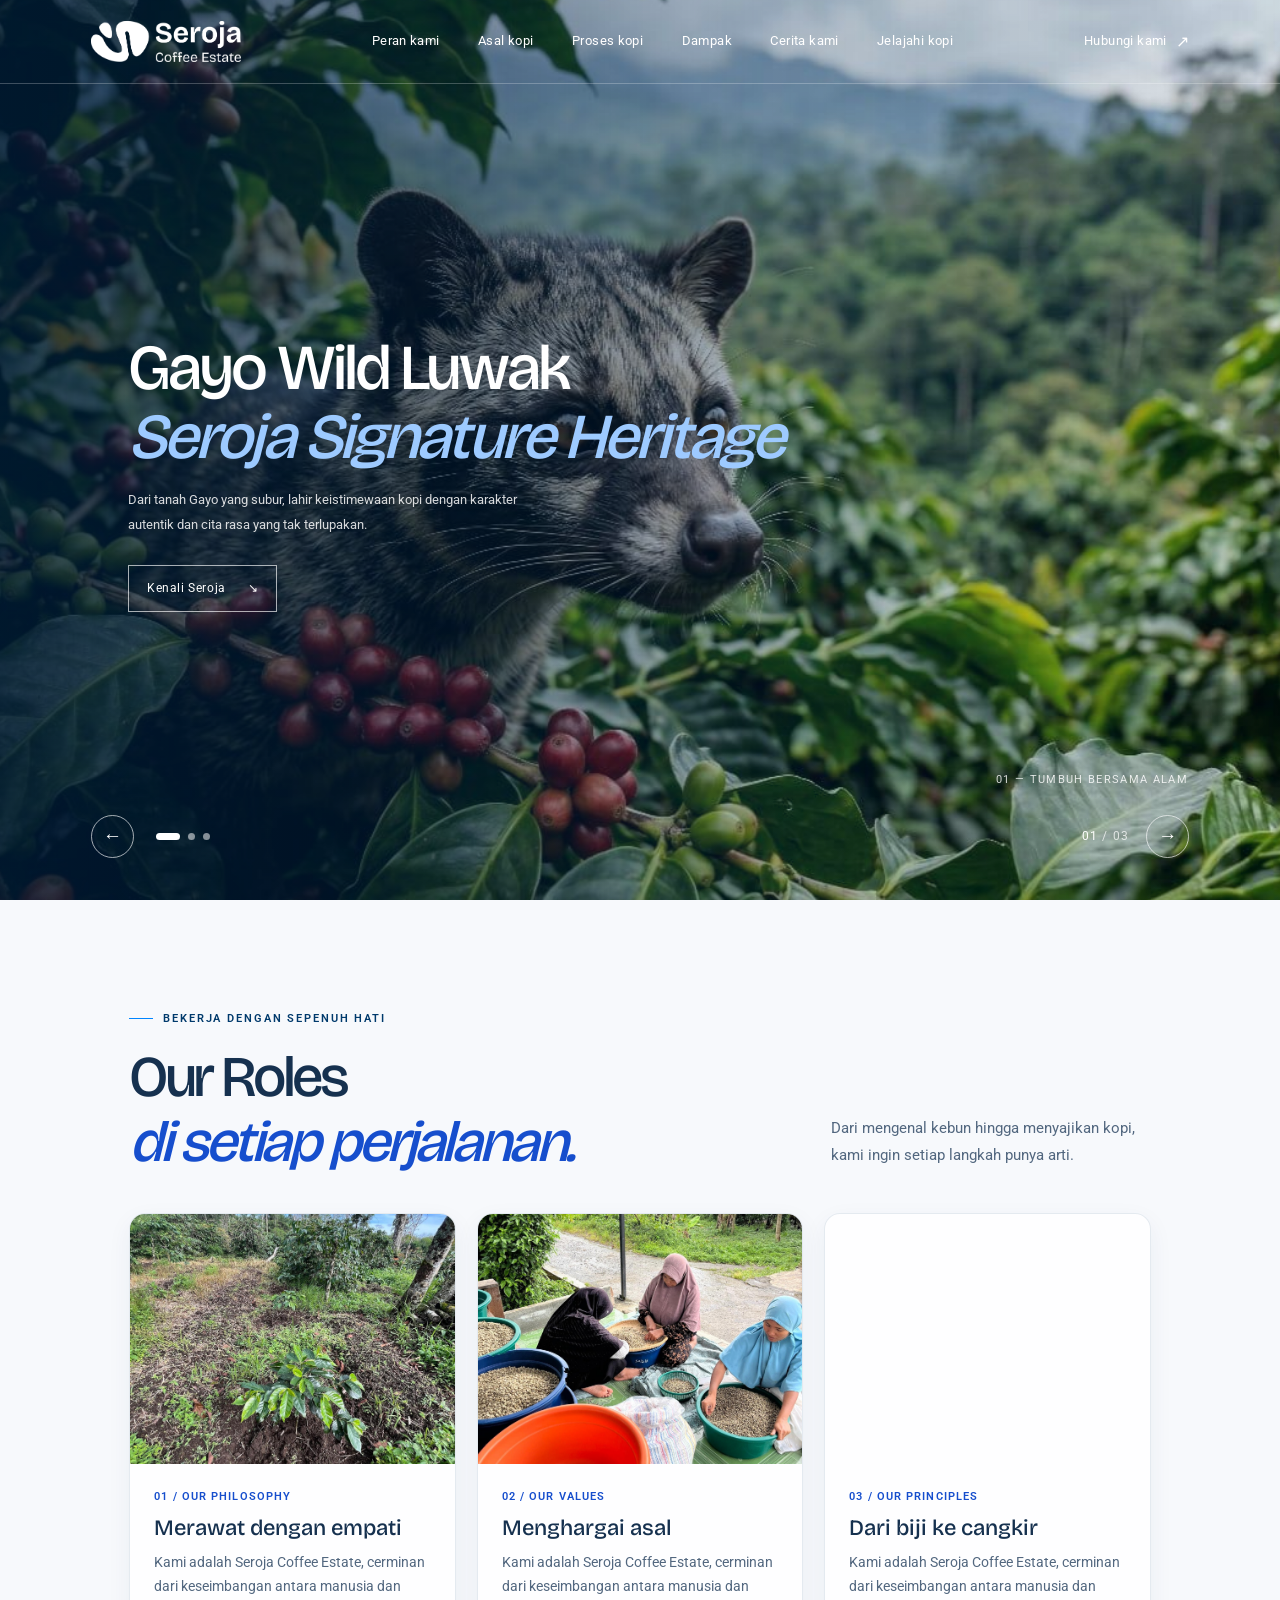
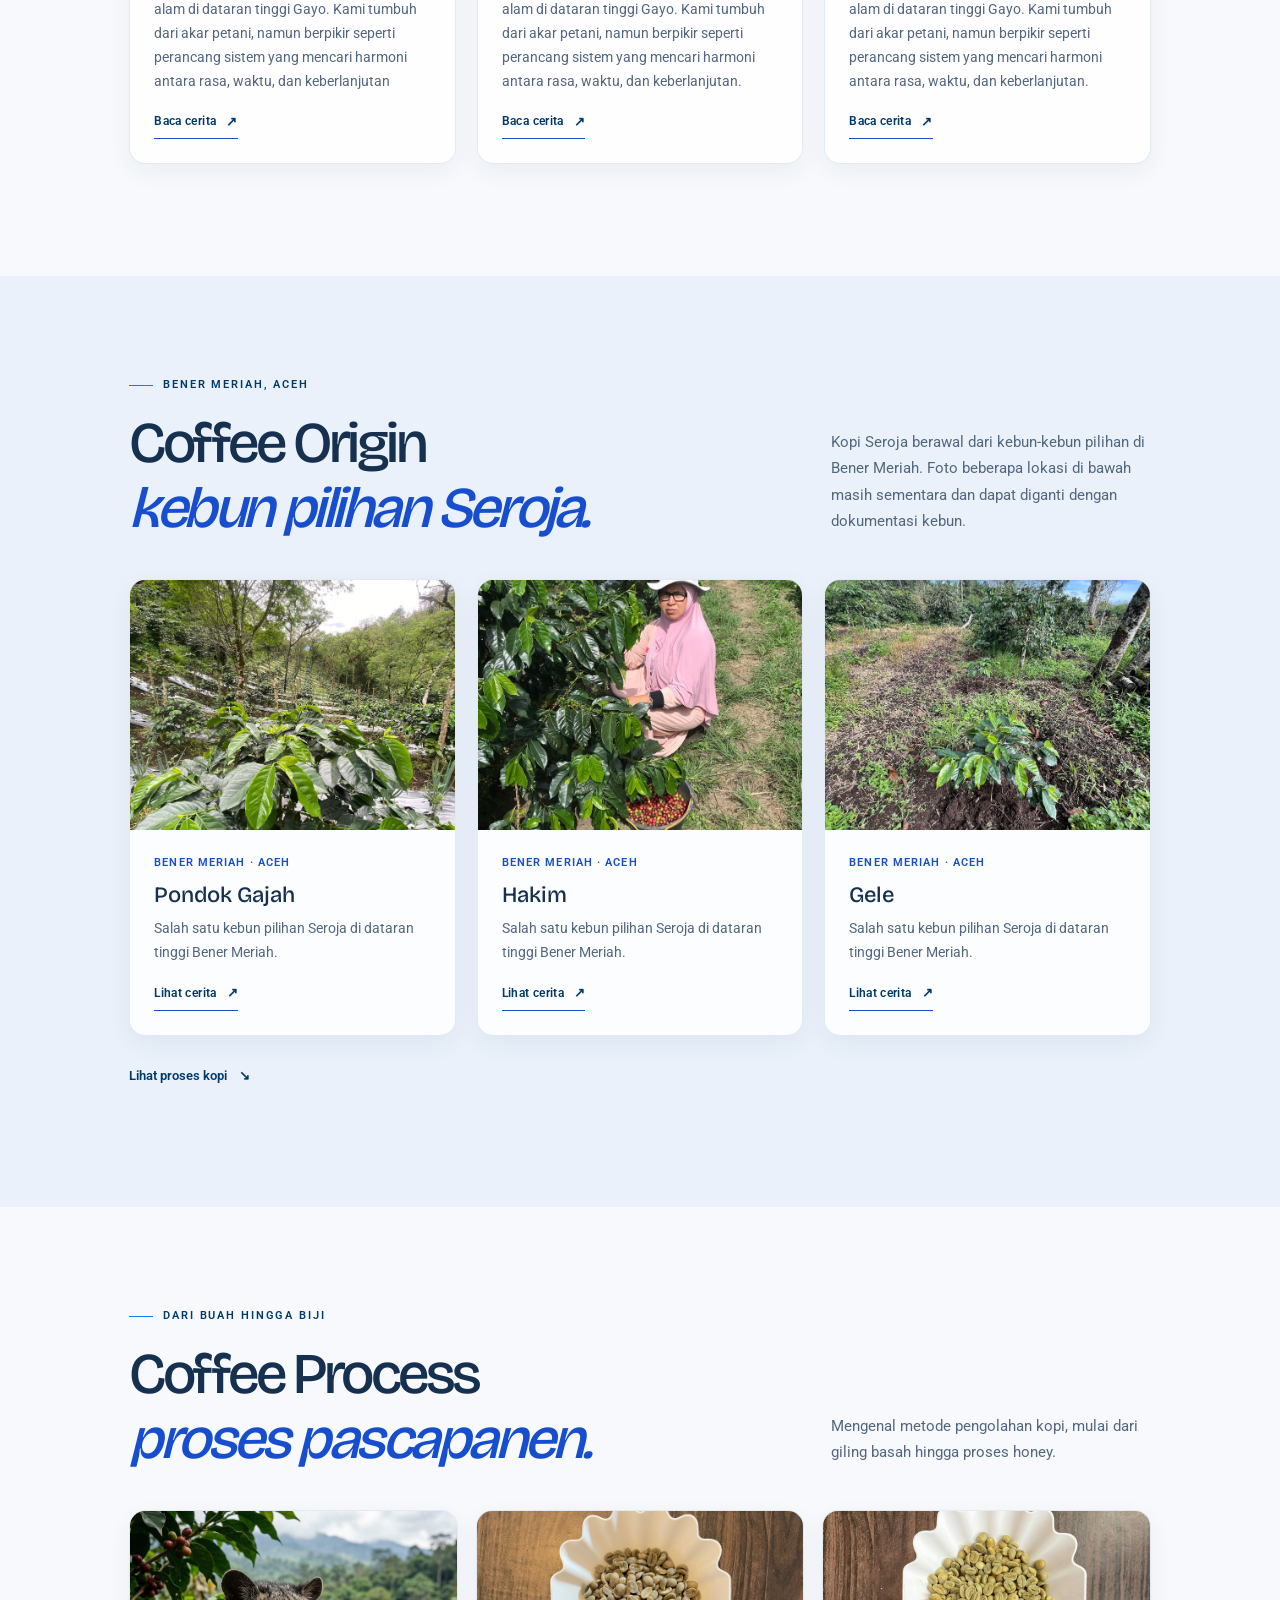
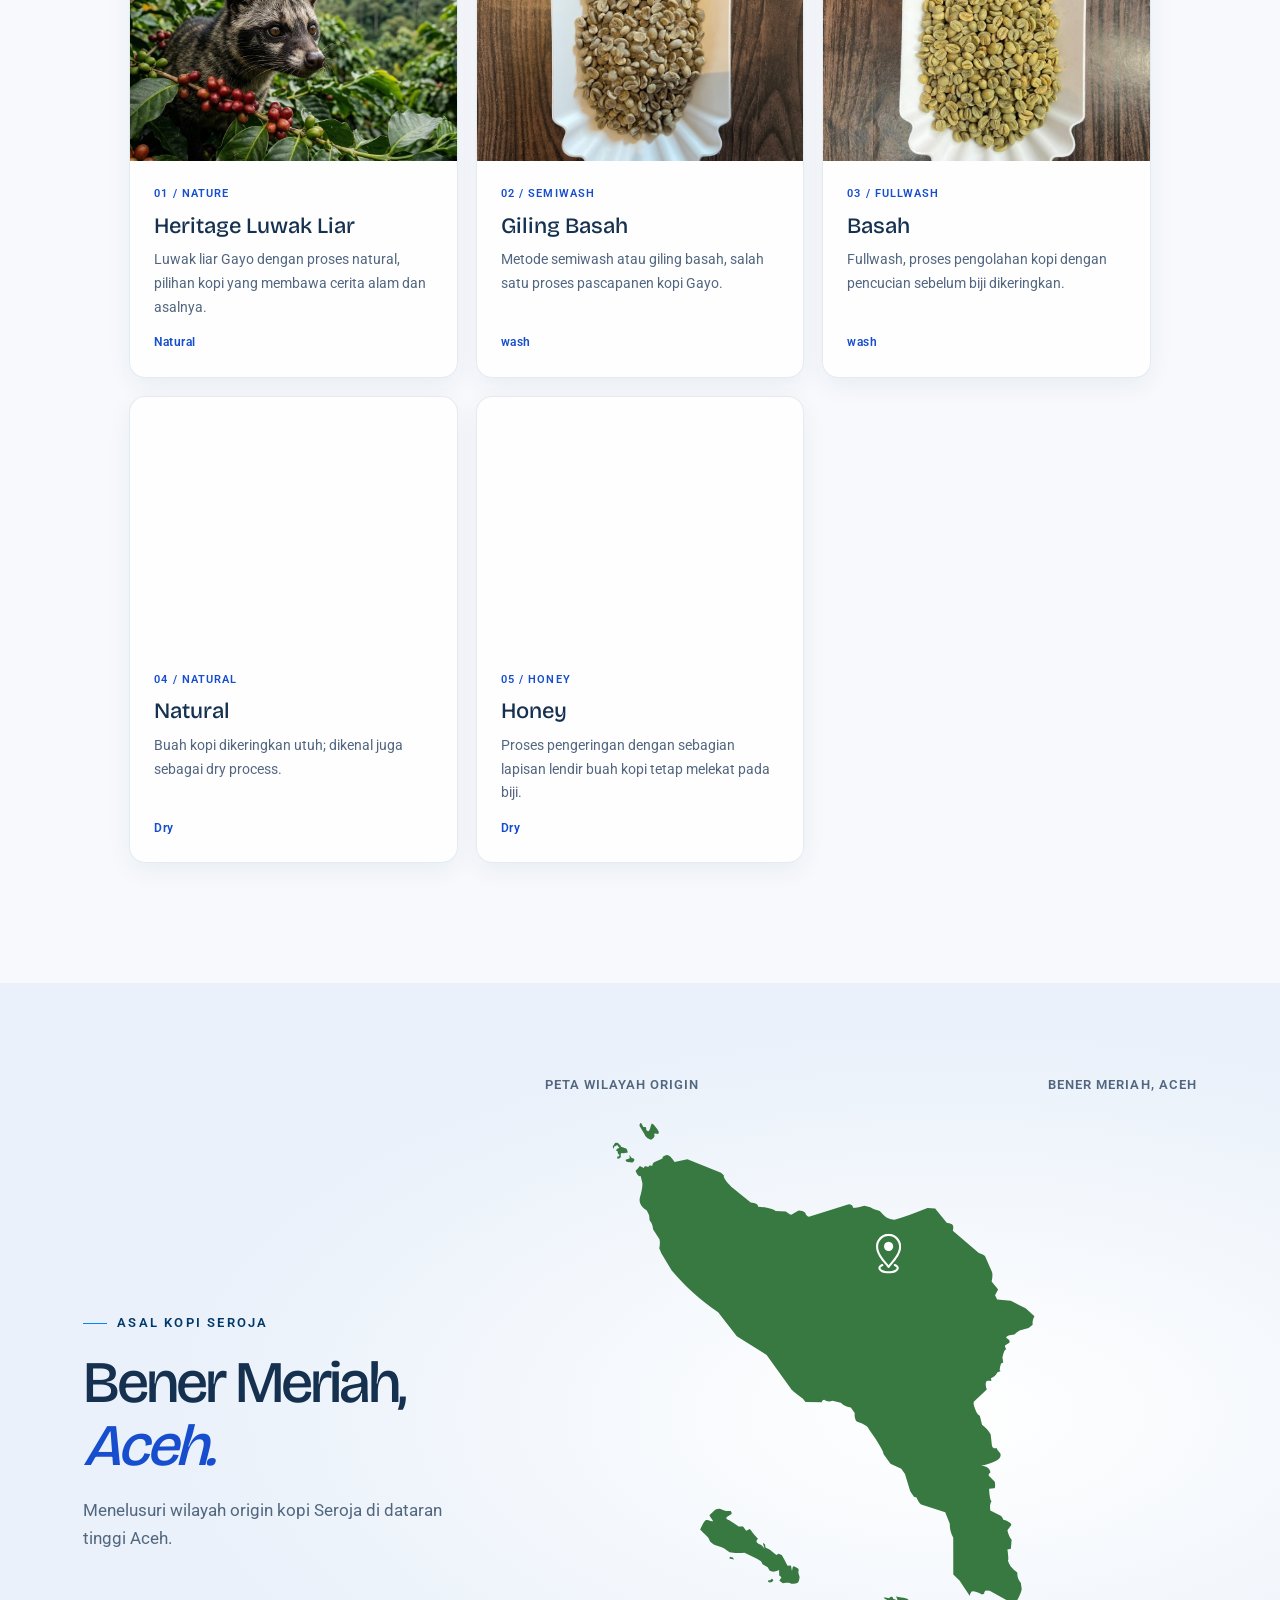
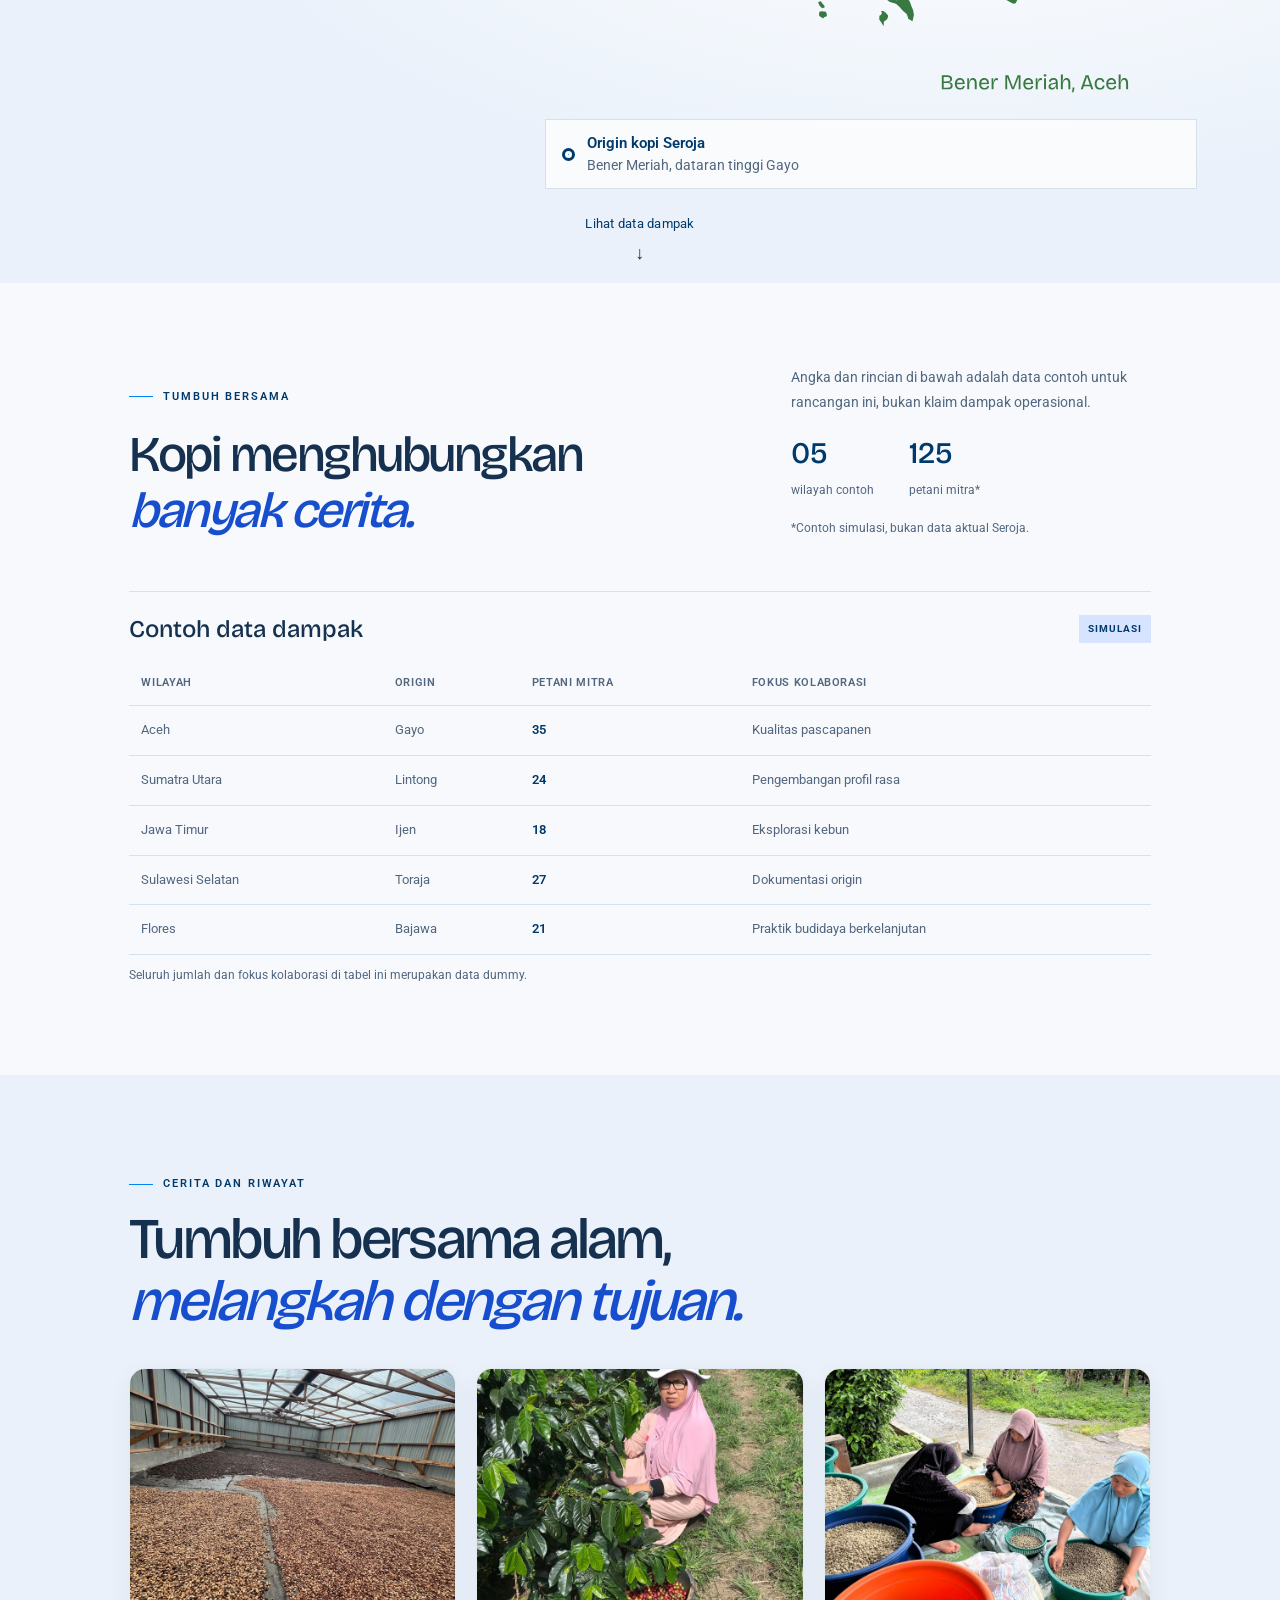
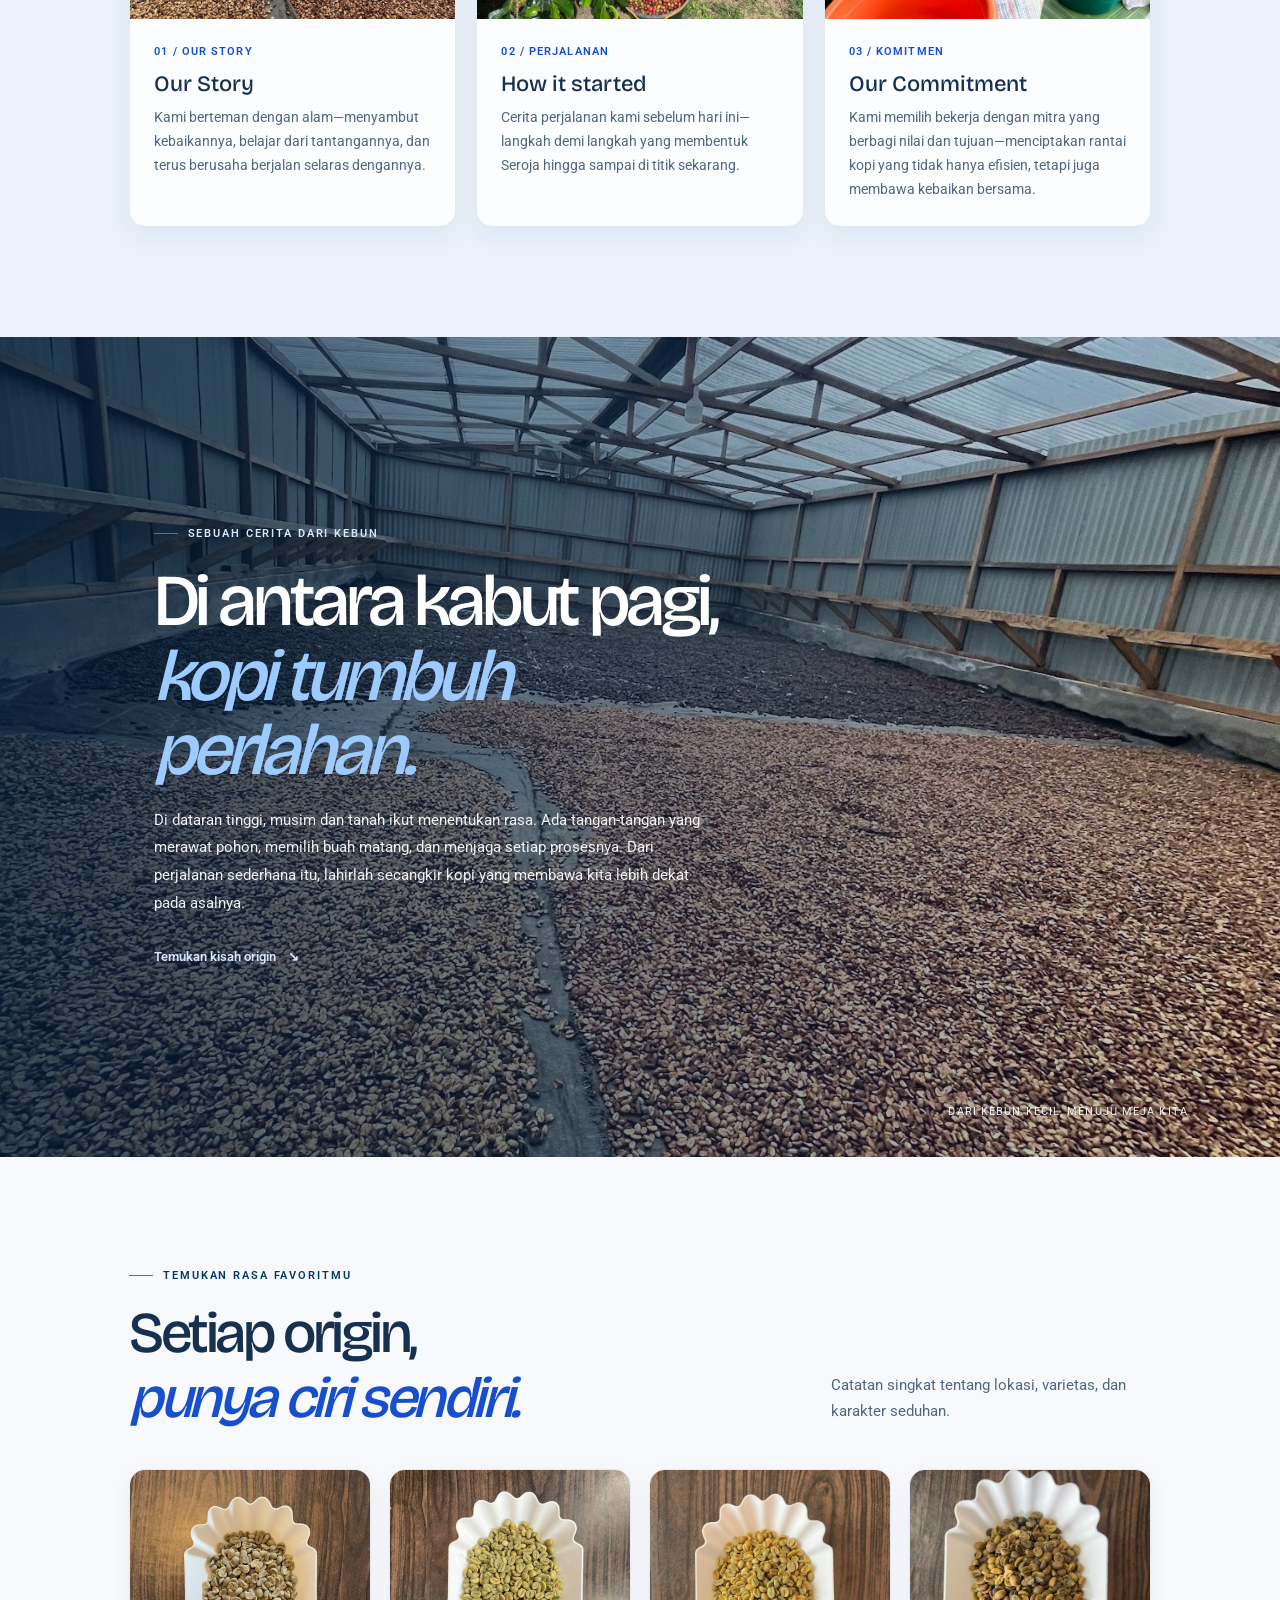
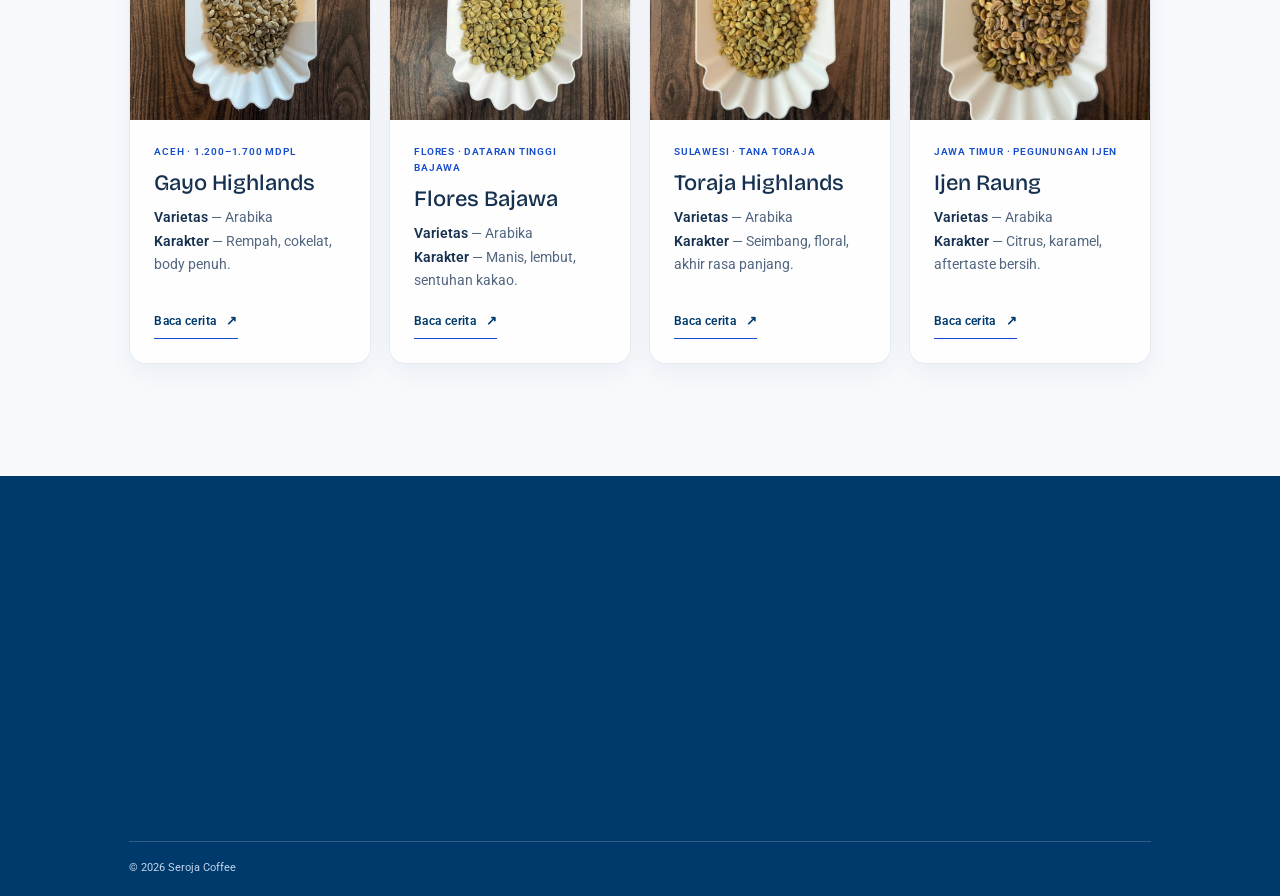
==== commit 6b8dd318: "new file:   assets/images/Hakim.jpg 	new file:   assets/images/Hero-01.jpg 	new file:   assets/image" ====
--- a/index.html
+++ b/index.html
@@ -3,7 +3,7 @@
 <head>
     <meta charset="utf-8">
     <meta name="viewport" content="width=device-width, initial-scale=1">
-    <meta name="theme-color" content="#183a3b">
+    <meta name="theme-color" content="#003A6C">
     <meta name="description" content="Seroja Coffee — cerita kopi Indonesia, dari kebun pilihan sampai ke cangkirmu.">
     <title>Seroja Coffee — Cerita dari setiap biji</title>
     <link rel="preconnect" href="https://fonts.googleapis.com">
@@ -25,6 +25,7 @@
         <nav class="site-nav" id="site-navigation" aria-label="Navigasi utama">
             <a href="#peran">Peran kami</a>
             <a href="#origin">Asal kopi</a>
+            <a href="#process">Proses kopi</a>
             <a href="#dampak">Dampak</a>
             <a href="#riwayat">Cerita kami</a>
             <a href="#jelajah">Jelajahi kopi</a>
@@ -35,7 +36,7 @@
     <main id="main-content">
         <section class="hero" id="home" aria-label="Cerita Seroja Coffee">
             <article class="hero-slide is-active" aria-hidden="false">
-                <img src="assets/images/hero-01.jpeg" alt="Luwak di antara buah kopi di kebun" fetchpriority="high" decoding="async">
+                <img src="assets/images/Hero-01.jpg" alt="Luwak di antara buah kopi di kebun" fetchpriority="high" decoding="async">
                 <div class="hero-shade"></div>
                 <div class="hero-copy">
                     <h1>Gayo Wild Luwak<br><em>Seroja Signature Heritage </em></h1>
@@ -45,19 +46,19 @@
                 <span class="hero-caption">01 — TUMBUH BERSAMA ALAM</span>
             </article>
             <article class="hero-slide" aria-hidden="true">
-                <img src="assets/images/hero-02.jpeg" alt="Petani menjemur biji kopi di halaman pengeringan" loading="lazy" decoding="async">
+                <img src="assets/images/Hero-02.jpg" alt="Biji kopi dijemur di halaman pengeringan" loading="lazy" decoding="async">
                 <div class="hero-shade"></div>
                 <div class="hero-copy">
-                    <h2>Cita rasa Gayo,<br><em>diracik untuk dinikmati.</em></h2>
+                    <h2>Wash process<br><em>espresoo for all </em></h2>
                     <p>Melalui proses pencucian yang terjaga, setiap biji kopi menghadirkan kejernihan rasa dan aroma yang istimewa.</p>
                     <a class="button button-light" href="#origin">Lihat coffee origin <span aria-hidden="true">↘</span></a>
                 </div>
-            </article>
+         </article>
             <article class="hero-slide" aria-hidden="true">
-                <img src="assets/images/hero-03.jpeg" alt="Petani memproses buah kopi di rumah pengeringan" loading="lazy" decoding="async">
+                <img src="assets/images/Hero-03.jpg" alt="Kebun kopi di dataran tinggi" loading="lazy" decoding="async">
                 <div class="hero-shade"></div>
                 <div class="hero-copy">
-                    <h2>Eksplorasi rasa,<br><em>diracik generasi muda.</em></h2>
+                    <h2>Dry process<br><em>taste by hand of our young generation</em></h2>
                     <p>Diracik melalui ketekunan tangan generasi muda, menghadirkan cita rasa khas Gayo dengan sentuhan kreativitas masa kini.</p>
                     <a class="button button-light" href="#jelajah">Jelajahi pilihan <span aria-hidden="true">↘</span></a>
                 </div>
@@ -85,7 +86,7 @@
             </div>
             <div class="role-grid">
                 <article class="role-card">
-                    <img src="assets/images/role-kebun.jpeg" alt="Buah kopi matang di antara daun hijau" loading="lazy" decoding="async">
+                    <img src="assets/images/Philosophy.jpg" alt="Kebun kopi yang dirawat dengan telaten" loading="lazy" decoding="async">
                     <div class="card-copy">
                         <span class="card-kicker">01 / OUR PHILOSOPHY</span>
                         <h3>Merawat dengan empati</h3>
@@ -94,7 +95,7 @@
                     </div>
                 </article>
                 <article class="role-card">
-                    <img src="assets/images/role-origin.jpeg" alt="Petani merawat bibit kopi di persemaian" loading="lazy" decoding="async">
+                    <img src="assets/images/values.jpg" alt="Petani memilah biji kopi" loading="lazy" decoding="async">
                     <div class="card-copy">
                         <span class="card-kicker">02 / OUR VALUES </span>
                         <h3>Menghargai asal</h3>
@@ -103,7 +104,7 @@
                     </div>
                 </article>
                 <article class="role-card">
-                    <img src="assets/images/role-cangkir.jpeg" alt="Biji kopi hijau pilihan yang baru dipanen" loading="lazy" decoding="async">
+                    <img src="assets/images/Principle.jpg" alt="Kopi pilihan dari kebun" loading="lazy" decoding="async">
                     <div class="card-copy">
                         <span class="card-kicker">03 / OUR PRINCIPLES</span>
                         <h3>Dari biji ke cangkir</h3>
@@ -117,14 +118,54 @@
         <section class="origins section" id="origin">
             <div class="section-heading">
                 <div>
-                    <p class="eyebrow"><span></span> Dari kebun hingga proses</p>
-                    <h2>Process &amp; produk<br><em>kopi Seroja.</em></h2>
-                </div>
-                <p>Mengenal pilihan produk dan proses kopi dari Gayo, dirawat dengan alam dan dikerjakan dengan teliti.</p>
+                    <p class="eyebrow"><span></span> Bener Meriah, Aceh</p>
+                    <h2>Coffee Origin<br><em>kebun pilihan Seroja.</em></h2>
+                </div>
+                <p>Kopi Seroja berawal dari kebun-kebun pilihan di Bener Meriah. Foto beberapa lokasi di bawah masih sementara dan dapat diganti dengan dokumentasi kebun.</p>
+            </div>
+            <div class="origin-grid">
+                <article class="origin-card">
+                    <img src="assets/images/Pondok_Gajah.jpg" alt="Foto sementara kebun Pondok Gajah" loading="lazy" decoding="async">
+                    <div class="card-copy">
+                        <span class="card-kicker">BENER MERIAH · ACEH</span>
+                        <h3>Pondok Gajah</h3>
+                        <p>Salah satu kebun pilihan Seroja di dataran tinggi Bener Meriah.</p>
+                        <button class="grid-detail-button" type="button" data-open-detail data-detail="Foto kebun ini masih sementara. Ganti dengan dokumentasi asli Pondok Gajah saat tersedia.">Lihat cerita <span aria-hidden="true">↗</span></button>
+                    </div>
+                </article>
+                <article class="origin-card">
+                    <img src="assets/images/Hakim.jpg" alt="Foto kebun Hakim bersama petani kopi" loading="lazy" decoding="async">
+                    <div class="card-copy">
+                        <span class="card-kicker">BENER MERIAH · ACEH</span>
+                        <h3>Hakim</h3>
+                        <p>Salah satu kebun pilihan Seroja di dataran tinggi Bener Meriah.</p>
+                        <button class="grid-detail-button" type="button" data-open-detail data-detail="Tambahkan cerita dan dokumentasi kebun Hakim di sini.">Lihat cerita <span aria-hidden="true">↗</span></button>
+                    </div>
+                </article>
+                <article class="origin-card">
+                    <img src="assets/images/Philosophy.jpg" alt="Foto sementara kebun Gele" loading="lazy" decoding="async">
+                    <div class="card-copy">
+                        <span class="card-kicker">BENER MERIAH · ACEH</span>
+                        <h3>Gele</h3>
+                        <p>Salah satu kebun pilihan Seroja di dataran tinggi Bener Meriah.</p>
+                        <button class="grid-detail-button" type="button" data-open-detail data-detail="Foto kebun ini masih sementara. Ganti dengan dokumentasi asli Gele saat tersedia.">Lihat cerita <span aria-hidden="true">↗</span></button>
+                    </div>
+                </article>
+            </div>
+            <a class="text-link process-link" href="#process">Lihat proses kopi <span aria-hidden="true">↘</span></a>
+        </section>
+
+        <section class="coffee-process section" id="process">
+            <div class="section-heading">
+                <div>
+                    <p class="eyebrow"><span></span> Dari buah hingga biji</p>
+                    <h2>Coffee Process<br><em>proses pascapanen.</em></h2>
+                </div>
+                <p>Mengenal metode pengolahan kopi, mulai dari giling basah hingga proses honey.</p>
             </div>
             <div class="process-grid">
                 <article class="process-card">
-                    <img src="assets/images/origin-gayo.jpeg" alt="Biji kopi Gayo pilihan" loading="lazy" decoding="async">
+                    <img src="assets/images/Hero-01.jpg" alt="Luwak di kebun kopi Gayo" loading="lazy" decoding="async">
                     <div class="process-card-copy">
                         <span class="card-kicker">01 / NATURE</span>
                         <h3>Heritage Luwak Liar</h3>
@@ -133,7 +174,7 @@
                     </div>
                 </article>
                 <article class="process-card">
-                    <img src="assets/images/origin-flores.jpeg" alt="Biji kopi yang sedang dipilih untuk proses pascapanen" loading="lazy" decoding="async">
+                    <img src="assets/images/semiwash.jpeg" alt="Biji kopi untuk proses giling basah" loading="lazy" decoding="async">
                     <div class="process-card-copy">
                         <span class="card-kicker">02 / SEMIWASH</span>
                         <h3>Giling Basah</h3>
@@ -142,7 +183,7 @@
                     </div>
                 </article>
                 <article class="process-card">
-                    <img src="assets/images/coffee-flores.jpeg" alt="Biji kopi hijau hasil proses pascapanen" loading="lazy" decoding="async">
+                    <img src="assets/images/coffee-flores.jpeg" alt="Biji kopi hasil proses pascapanen" loading="lazy" decoding="async">
                     <div class="process-card-copy">
                         <span class="card-kicker">03 / FULLWASH</span>
                         <h3>Basah</h3>
@@ -151,7 +192,7 @@
                     </div>
                 </article>
                 <article class="process-card">
-                    <img src="assets/images/role-cangkir.jpeg" alt="Buah kopi matang dan hijau di pohon" loading="lazy" decoding="async">
+                    <img src="assets/images/Hero-02.jpg" alt="Buah kopi yang sedang dijemur" loading="lazy" decoding="async">
                     <div class="process-card-copy">
                         <span class="card-kicker">04 / NATURAL</span>
                         <h3>Natural</h3>
@@ -160,7 +201,7 @@
                     </div>
                 </article>
                 <article class="process-card">
-                    <img src="assets/images/coffee-ijen.jpeg" alt="Biji kopi pilihan dalam wadah sebelum diseduh" loading="lazy" decoding="async">
+                    <img src="assets/images/honey .jpeg" alt="Biji kopi untuk proses honey" loading="lazy" decoding="async">
                     <div class="process-card-copy">
                         <span class="card-kicker">05 / HONEY</span>
                         <h3>Honey</h3>
@@ -228,7 +269,7 @@
             </div>
             <div class="story-history-grid">
                 <article class="story-history-card">
-                    <img src="assets/images/story-kebun.jpeg" alt="Buah kopi tumbuh di antara dedaunan kebun" loading="lazy" decoding="async">
+                    <img src="assets/images/Hero-03.jpg" alt="Kebun kopi di dataran tinggi" loading="lazy" decoding="async">
                     <div class="story-history-copy">
                         <span class="card-kicker">01 / OUR STORY</span>
                         <h3>Our Story</h3>
@@ -236,7 +277,7 @@
                     </div>
                 </article>
                 <article class="story-history-card">
-                    <img src="assets/images/role-kebun.jpeg" alt="Kebun kopi yang dirawat dengan telaten" loading="lazy" decoding="async">
+                    <img src="assets/images/Hakim.jpg" alt="Petani merawat tanaman kopi di kebun" loading="lazy" decoding="async">
                     <div class="story-history-copy">
                         <span class="card-kicker">02 / PERJALANAN</span>
                         <h3>How it started</h3>
@@ -244,7 +285,7 @@
                     </div>
                 </article>
                 <article class="story-history-card">
-                    <img src="assets/images/role-origin.jpeg" alt="Petani merawat bibit kopi di persemaian" loading="lazy" decoding="async">
+                    <img src="assets/images/values.jpg" alt="Petani memilah biji kopi" loading="lazy" decoding="async">
                     <div class="story-history-copy">
                         <span class="card-kicker">03 / KOMITMEN</span>
                         <h3>Our Commitment</h3>
@@ -255,7 +296,7 @@
         </section>
 
         <section class="field-story" id="cerita">
-            <img src="assets/images/story-kebun.jpeg" alt="Buah kopi di kebun Seroja sebelum dipanen" loading="lazy">
+            <img src="assets/images/Hero-03.jpg" alt="Kebun kopi Seroja di dataran tinggi" loading="lazy">
             <div class="field-story-shade"></div>
             <div class="field-story-copy">
                 <p class="eyebrow"><span></span> Sebuah cerita dari kebun</p>
@@ -276,7 +317,7 @@
             </div>
             <div class="explore-grid">
                 <article class="explore-card">
-                    <img src="assets/images/origin-gayo.jpeg" alt="Biji kopi Gayo pilihan" loading="lazy">
+                    <img src="assets/images/luwak .jpeg" alt="Biji kopi Gayo pilihan" loading="lazy">
                     <div class="explore-copy"><span>ACEH · 1.200–1.700 MDPL</span><h3>Gayo Highlands</h3><p><b>Varietas</b> — Arabika<br><b>Karakter</b> — Rempah, cokelat, body penuh.</p><button class="grid-detail-button" type="button" data-open-detail>Baca cerita <span aria-hidden="true">↗</span></button></div>
                 </article>
                 <article class="explore-card">
--- a/styles.css
+++ b/styles.css
@@ -1,12 +1,15 @@
 :root {
     color-scheme: light;
-    --paper: #f4f6f0;
-    --paper-deep: #e8eee8;
-    --ink: #183a3b;
-    --muted: #53645f;
-    --green: #24605b;
-    --accent: #a74e35;
-    --line: #d4dfd9;
+    --paper: #f7f9fc;
+    --paper-deep: #eaf1fa;
+    --ink: #16314f;
+    --muted: #52677f;
+    --primary: #003a6c;
+    --blue-mid: #164ecd;
+    --blue-bright: #0085ff;
+    --accent: #164ecd;
+    --blue-pale: #d6e4ff;
+    --line: #d3e1f1;
     --display: "Bricolage Grotesque", Arial, sans-serif;
     --sans: "Roboto", Arial, sans-serif;
 }
@@ -57,7 +60,7 @@
     min-height: 84px;
     padding: 0 7.1%;
     border-bottom: 1px solid rgb(255 255 255 / 24%);
-    color: #fffdf7;
+    color: #ffffff;
 }
 
 .brand {
@@ -96,7 +99,7 @@
 
 .site-nav { display: flex; align-items: center; gap: clamp(20px, 3vw, 45px); }
 .site-nav a, .header-link { font-size: 13px; letter-spacing: .03em; transition: color .2s ease; }
-.site-nav a:hover, .header-link:hover { color: #edb096; }
+.site-nav a:hover, .header-link:hover { color: #d6e4ff; }
 .header-link { display: inline-flex; align-items: center; gap: 9px; }
 .header-link span { font-size: 16px; }
 .menu-toggle { display: none; }
@@ -107,7 +110,7 @@
     height: 100svh;
     min-height: 620px;
     overflow: hidden;
-    background: #25423e;
+    background: var(--primary);
     color: white;
 }
 
@@ -128,7 +131,7 @@
 }
 .hero-slide > img, .field-story > img { position: absolute; inset: 0; width: 100%; height: 100%; object-fit: cover; }
 .hero-slide > img { object-position: center 48%; }
-.hero-shade, .field-story-shade { position: absolute; inset: 0; background: linear-gradient(90deg, rgb(13 35 33 / 74%), rgb(13 35 33 / 30%) 55%, rgb(13 35 33 / 8%)); }
+.hero-shade, .field-story-shade { position: absolute; inset: 0; background: linear-gradient(90deg, rgb(0 28 57 / 78%), rgb(0 39 77 / 35%) 55%, rgb(0 43 84 / 10%)); }
 
 .hero-copy {
     position: absolute;
@@ -143,15 +146,15 @@
     align-items: center;
     gap: 10px;
     margin: 0 0 22px;
-    color: var(--green);
+    color: var(--primary);
     font-size: 11px;
     font-weight: 600;
     letter-spacing: .17em;
     text-transform: uppercase;
 }
 
-.eyebrow > span { display: inline-block; width: 24px; height: 1px; background: var(--accent); }
-.hero .eyebrow, .field-story .eyebrow { color: #f0c7ac; }
+.eyebrow > span { display: inline-block; width: 24px; height: 1px; background: var(--blue-bright); }
+.hero .eyebrow, .field-story .eyebrow { color: #d6e4ff; }
 .hero h1, .hero h2, .section-heading h2, .field-story h2 {
     margin: 0 0 20px;
     font-family: var(--display);
@@ -161,7 +164,7 @@
     line-height: 1.02;
 }
 
-.hero h1 em, .hero h2 em, .field-story h2 em { color: #f0b293; font-weight: 500; }
+.hero h1 em, .hero h2 em, .field-story h2 em { color: #9dcaff; font-weight: 500; }
 .hero-copy h1, .hero-copy h2 {
     max-width: 100%;
     margin-bottom: 17px;
@@ -170,7 +173,7 @@
     line-height: 1.08;
     text-wrap: balance;
 }
-.hero-copy > p:not(.eyebrow) { max-width: 400px; margin: 0 0 27px; color: rgb(255 253 247 / 83%); font-size: 13px; line-height: 1.9; }
+.hero-copy > p:not(.eyebrow) { max-width: 400px; margin: 0 0 27px; color: rgb(255 255 255 / 84%); font-size: 13px; line-height: 1.9; }
 
 .button {
     display: inline-flex;
@@ -179,14 +182,14 @@
     justify-content: center;
     gap: 22px;
     padding: 0 18px;
-    background: var(--green);
+    background: var(--primary);
     color: white;
     font-size: 12px;
     letter-spacing: .05em;
     transition: transform .2s ease, background .2s ease;
 }
 
-.button:hover { transform: translateY(-2px); background: #194945; }
+.button:hover { transform: translateY(-2px); background: var(--blue-mid); }
 .button-light { border: 1px solid rgb(255 255 255 / 66%); background: transparent; }
 .button-light:hover { background: white; color: var(--ink); }
 .hero-caption { position: absolute; right: 7.2%; bottom: 111px; color: rgb(255 255 255 / 82%); font-size: 11px; letter-spacing: .12em; }
@@ -227,6 +230,7 @@
 .roles, .origins, .explore { padding-top: 110px; padding-bottom: 112px; }
 .roles { background: var(--paper); }
 .origins { padding-top: 100px; padding-bottom: 120px; background: var(--paper-deep); }
+.coffee-process { padding-top: 100px; padding-bottom: 120px; background: var(--paper); }
 .section-heading { display: flex; align-items: flex-end; justify-content: space-between; gap: 30px; margin-bottom: 38px; }
 .section-heading .eyebrow { margin-bottom: 17px; }
 .section-heading h2 { margin: 0; font-size: clamp(39px, 4.5vw, 59px); line-height: 1.13; }
@@ -240,9 +244,9 @@
     min-width: 0;
     overflow: hidden;
     border-radius: 16px;
-    border: 1px solid rgb(24 58 59 / 9%);
+    border: 1px solid rgb(0 58 108 / 10%);
     background: rgb(255 255 255 / 82%);
-    box-shadow: 0 8px 24px rgb(24 58 59 / 5%);
+    box-shadow: 0 8px 24px rgb(0 58 108 / 6%);
     transition: transform .35s ease, box-shadow .35s ease;
 }
 
@@ -256,7 +260,7 @@
 @media (hover: hover) and (pointer: fine) {
     .role-card:hover, .origin-card:hover, .explore-card:hover, .process-card:hover, .story-history-card:hover {
         transform: translateY(-6px);
-        box-shadow: 0 18px 36px rgb(24 58 59 / 13%);
+        box-shadow: 0 18px 36px rgb(0 58 108 / 14%);
     }
     .role-card:hover > img, .origin-card:hover > img, .explore-card:hover > img, .process-card:hover > img, .story-history-card:hover > img { transform: scale(1.035); }
 }
@@ -268,6 +272,7 @@
 
 .origin-grid { display: grid; grid-template-columns: repeat(3, minmax(0, 1fr)); gap: 21px; }
 .process-grid { display: grid; grid-template-columns: repeat(3, minmax(0, 1fr)); gap: 18px; }
+.process-link { margin-top: 30px; }
 .process-card-copy .process-tag { margin-top: auto; padding-top: 14px; color: var(--accent); font-size: 12px; font-weight: 600; letter-spacing: .04em; }
 
 .impact-map-page {
@@ -281,7 +286,7 @@
     min-height: 100svh;
     overflow: hidden;
     padding: 92px 6.5% 94px;
-    background: radial-gradient(ellipse at 74% 48%, #f8faf5 0, #edf2eb 58%);
+    background: radial-gradient(ellipse at 74% 48%, #ffffff 0, #eaf1fa 58%);
 }
 
 .map-page-heading { position: relative; z-index: 1; text-align: left; }
@@ -311,15 +316,15 @@
     margin: 0 auto;
     object-fit: contain;
 }
-.map-location { display: flex; align-items: center; gap: 12px; padding: 13px 16px; border: 1px solid rgb(45 82 62 / 13%); background: rgb(255 255 255 / 62%); }
-.map-location-marker { position: relative; display: block; width: 13px; height: 13px; flex: 0 0 13px; border: 3px solid var(--green); border-radius: 50%; }
-.map-location-marker::after { position: absolute; inset: 3px; border-radius: 50%; background: var(--accent); content: ""; }
+.map-location { display: flex; align-items: center; gap: 12px; padding: 13px 16px; border: 1px solid rgb(0 58 108 / 14%); background: rgb(255 255 255 / 72%); }
+.map-location-marker { position: relative; display: block; width: 13px; height: 13px; flex: 0 0 13px; border: 3px solid var(--primary); border-radius: 50%; }
+.map-location-marker::after { position: absolute; inset: 3px; border-radius: 50%; background: var(--blue-bright); content: ""; }
 .map-location p { display: grid; gap: 2px; margin: 0; color: var(--muted); font-size: 14px; line-height: 1.4; }
-.map-location strong { color: var(--green); font-size: 15px; font-weight: 600; }
-.map-scroll-link { position: absolute; bottom: 16px; left: 50%; display: grid; gap: 4px; justify-items: center; transform: translateX(-50%); color: var(--green); font-size: 13px; letter-spacing: .02em; }
+.map-location strong { color: var(--primary); font-size: 15px; font-weight: 600; }
+.map-scroll-link { position: absolute; bottom: 16px; left: 50%; display: grid; gap: 4px; justify-items: center; transform: translateX(-50%); color: var(--primary); font-size: 13px; letter-spacing: .02em; }
 .map-scroll-link span { font-size: 18px; }
 
-.impact { padding-top: 82px; padding-bottom: 90px; background: #f8f8f3; }
+.impact { padding-top: 82px; padding-bottom: 90px; background: var(--paper); }
 .impact-intro { display: flex; align-items: flex-end; justify-content: space-between; gap: 40px; margin-bottom: 32px; }
 .impact-intro h2 { margin: 0; font-family: var(--display); font-size: clamp(34px, 4vw, 50px); font-weight: 500; letter-spacing: -.05em; line-height: 1.12; }
 .impact-intro h2 em { color: var(--accent); font-weight: 500; }
@@ -327,18 +332,18 @@
 .impact-intro > div:last-child > p { margin: 0 0 15px; color: var(--muted); font-size: 14px; line-height: 1.75; }
 .impact-stats { display: flex; gap: 35px; margin-bottom: 13px; }
 .impact-stats div { display: grid; gap: 4px; }
-.impact-stats strong { color: var(--green); font-family: var(--display); font-size: 30px; font-weight: 500; }
+.impact-stats strong { color: var(--primary); font-family: var(--display); font-size: 30px; font-weight: 500; }
 .impact-stats span, .data-note { color: var(--muted); font-size: 12px; }
 
 .impact-table-wrap { margin-top: 52px; border-top: 1px solid var(--line); }
 .table-title { display: flex; align-items: center; justify-content: space-between; padding: 18px 0 11px; }
 .table-title h3 { margin: 0; font-family: var(--display); font-size: 24px; font-weight: 500; }
-.table-title > span { padding: 6px 9px; background: #f2e7dc; color: var(--accent); font-size: 10px; font-weight: 700; letter-spacing: .1em; }
+.table-title > span { padding: 6px 9px; background: var(--blue-pale); color: var(--primary); font-size: 10px; font-weight: 700; letter-spacing: .1em; }
 table { width: 100%; border-collapse: collapse; text-align: left; }
 th, td { padding: 14px 12px; border-bottom: 1px solid var(--line); font-size: 13px; }
 th { color: var(--muted); font-size: 11px; font-weight: 600; letter-spacing: .06em; text-transform: uppercase; }
-td { color: #445a55; }
-td:nth-child(3) { color: var(--green); font-weight: 600; }
+td { color: var(--muted); }
+td:nth-child(3) { color: var(--primary); font-weight: 600; }
 .table-note { margin: 11px 0 0; color: var(--muted); font-size: 12px; }
 
 .story-history { padding-top: 100px; padding-bottom: 110px; background: var(--paper-deep); }
@@ -347,14 +352,14 @@
 .story-history-heading h2 { margin: 0; font-family: var(--display); font-size: clamp(38px, 4.5vw, 58px); font-weight: 500; letter-spacing: -.05em; line-height: 1.08; }
 .story-history-heading h2 em { color: var(--accent); font-weight: 500; }
 .story-history-grid { display: grid; grid-template-columns: repeat(3, minmax(0, 1fr)); gap: 20px; }
-.field-story { position: relative; display: flex; min-height: min(820px, 92svh); align-items: center; overflow: hidden; background: #28443e; color: white; }
+.field-story { position: relative; display: flex; min-height: min(820px, 92svh); align-items: center; overflow: hidden; background: var(--primary); color: white; }
 .field-story > img { object-position: center 48%; }
-.field-story-shade { background: linear-gradient(90deg, rgb(17 35 32 / 75%), rgb(17 35 32 / 27%) 68%, rgb(17 35 32 / 8%)); }
+.field-story-shade { background: linear-gradient(90deg, rgb(0 28 57 / 78%), rgb(0 39 77 / 34%) 68%, rgb(0 43 84 / 10%)); }
 .field-story-copy { position: relative; z-index: 1; width: min(610px, 70%); margin-left: 12%; padding: 100px 0; }
 .field-story h2 { margin-bottom: 19px; font-size: clamp(43px, 6vw, 73px); }
-.field-story-copy > p:not(.eyebrow) { max-width: 560px; margin: 0 0 25px; color: rgb(255 253 247 / 92%); font-size: 15px; line-height: 1.85; }
-.text-link { display: inline-flex; align-items: center; gap: 12px; color: var(--green); font-size: 13px; font-weight: 600; }
-.text-link-light { color: #f0c7ac; }
+.field-story-copy > p:not(.eyebrow) { max-width: 560px; margin: 0 0 25px; color: rgb(255 255 255 / 92%); font-size: 15px; line-height: 1.85; }
+.text-link { display: inline-flex; align-items: center; gap: 12px; color: var(--primary); font-size: 13px; font-weight: 600; }
+.text-link-light { color: #d6e4ff; }
 .field-story-caption { position: absolute; right: 7.2%; bottom: 36px; z-index: 1; color: rgb(255 255 255 / 90%); font-size: 11px; letter-spacing: .1em; }
 
 .explore-grid { display: grid; grid-template-columns: repeat(4, minmax(0, 1fr)); gap: 18px; }
@@ -370,7 +375,7 @@
     border: 0;
     border-bottom: 1px solid var(--accent);
     background: transparent;
-    color: var(--green);
+    color: var(--primary);
     font-size: 12px;
     font-weight: 600;
     letter-spacing: .03em;
@@ -391,32 +396,32 @@
     border: 0;
     background: var(--paper);
     color: var(--ink);
-    box-shadow: 0 25px 90px rgb(10 31 30 / 32%);
+    box-shadow: 0 25px 90px rgb(0 25 52 / 32%);
 }
 
 .detail-dialog[open] { display: grid; grid-template-columns: 1.05fr .95fr; }
-.detail-dialog::backdrop { background: rgb(10 27 26 / 72%); backdrop-filter: blur(4px); }
+.detail-dialog::backdrop { background: rgb(0 25 52 / 72%); backdrop-filter: blur(4px); }
 .dialog-image { width: 100%; height: 100%; min-height: 390px; object-fit: cover; }
 .dialog-copy { align-self: center; padding: 45px clamp(24px, 4vw, 52px); }
 .dialog-kicker { margin-bottom: 16px; }
 .dialog-copy h2 { margin: 0 0 16px; font-family: var(--display); font-size: clamp(30px, 4vw, 43px); font-weight: 500; letter-spacing: -.04em; line-height: 1.12; }
 .dialog-description, .dialog-extra { color: var(--muted); font-size: 15px; line-height: 1.75; }
 .dialog-extra { margin: 14px 0 0; }
-.dialog-close { position: absolute; z-index: 1; top: 14px; right: 14px; display: grid; width: 38px; height: 38px; place-items: center; border: 1px solid rgb(24 58 59 / 18%); border-radius: 50%; background: var(--paper); color: var(--ink); font-size: 24px; cursor: pointer; transition: transform .2s ease; }
+.dialog-close { position: absolute; z-index: 1; top: 14px; right: 14px; display: grid; width: 38px; height: 38px; place-items: center; border: 1px solid rgb(0 58 108 / 18%); border-radius: 50%; background: var(--paper); color: var(--ink); font-size: 24px; cursor: pointer; transition: transform .2s ease; }
 .dialog-close:hover { transform: rotate(90deg); }
 :focus-visible { outline: 2px solid var(--accent); outline-offset: 4px; }
 
-.site-footer { padding: 65px 10.1% 20px; background: #173a39; color: #f4f6f0; }
+.site-footer { padding: 65px 10.1% 20px; background: var(--primary); color: #f7f9fc; }
 .footer-main { display: grid; grid-template-columns: 1.4fr .7fr 1.1fr auto; gap: 45px; padding-bottom: 49px; }
 .footer-brand { width: fit-content; }
-.footer-about > p { max-width: 290px; margin: 18px 0 0; color: #bdcbc4; font-size: 14px; line-height: 1.75; }
+.footer-about > p { max-width: 290px; margin: 18px 0 0; color: #c3d6ed; font-size: 14px; line-height: 1.75; }
 .footer-links, .footer-contact { display: grid; align-content: start; gap: 12px; }
-.footer-links h2, .footer-contact h2 { margin: 0 0 5px; color: #e8b092; font-size: 11px; font-weight: 600; letter-spacing: .1em; text-transform: uppercase; }
-.footer-links a, .footer-contact a, .footer-contact span { color: #d1dcd5; font-size: 13px; }
+.footer-links h2, .footer-contact h2 { margin: 0 0 5px; color: #9dcaff; font-size: 11px; font-weight: 600; letter-spacing: .1em; text-transform: uppercase; }
+.footer-links a, .footer-contact a, .footer-contact span { color: #d6e4ff; font-size: 13px; }
 .footer-links a:hover, .footer-contact a:hover { color: white; }
-.footer-contact small { color: #bdcbc4; font-size: 12px; }
-.back-top { align-self: start; white-space: nowrap; color: #e8b092; font-size: 12px; }
-.footer-bottom { display: flex; justify-content: space-between; gap: 20px; padding-top: 17px; border-top: 1px solid rgb(255 255 255 / 18%); color: #c1d0c8; font-size: 11px; }
+.footer-contact small { color: #c3d6ed; font-size: 12px; }
+.back-top { align-self: start; white-space: nowrap; color: #9dcaff; font-size: 12px; }
+.footer-bottom { display: flex; justify-content: space-between; gap: 20px; padding-top: 17px; border-top: 1px solid rgb(255 255 255 / 18%); color: #c3d6ed; font-size: 11px; }
 
 .motion-enabled .reveal-on-scroll {
     opacity: 0;
@@ -436,7 +441,7 @@
     .site-nav { gap: 18px; }
     .site-nav a, .header-link { font-size: 12px; }
     .section { padding-right: 7%; padding-left: 7%; }
-    .roles, .origins, .explore, .impact { padding-top: 84px; padding-bottom: 86px; }
+    .roles, .origins, .coffee-process, .explore, .impact { padding-top: 84px; padding-bottom: 86px; }
     .role-grid, .origin-grid, .process-grid, .story-history-grid, .explore-grid { gap: 14px; }
     .story-history { padding-right: 7%; padding-left: 7%; }
     .story-history-grid { grid-template-columns: repeat(2, minmax(0, 1fr)); }
@@ -465,7 +470,7 @@
     .header-link { display: none; }
     .hero { min-height: 620px; height: 100svh; max-height: 900px; }
     .hero-slide > img { object-position: 55% center; }
-    .hero-shade { background: linear-gradient(90deg, rgb(13 35 33 / 71%), rgb(13 35 33 / 26%)); }
+    .hero-shade { background: linear-gradient(90deg, rgb(0 28 57 / 78%), rgb(0 39 77 / 32%)); }
     .hero-copy { top: 46%; left: 8%; width: 84%; transform: translateY(-38%); }
     .hero .eyebrow { margin-bottom: 17px; font-size: 10px; }
     .hero-copy h1, .hero-copy h2 { font-size: clamp(35px, 8.8vw, 46px); line-height: 1.08; }
@@ -475,7 +480,7 @@
     .slide-arrow { width: 39px; height: 39px; }
     .slide-dots { gap: 7px; margin-left: 2px; }
     .section { padding-right: 7%; padding-left: 7%; }
-    .roles, .origins, .explore, .impact { padding-top: 70px; padding-bottom: 74px; }
+    .roles, .origins, .coffee-process, .explore, .impact { padding-top: 70px; padding-bottom: 74px; }
     .section-heading { display: block; margin-bottom: 27px; }
     .section-heading .eyebrow { margin-bottom: 15px; }
     .section-heading h2 { font-size: clamp(38px, 10vw, 48px); }
@@ -488,7 +493,7 @@
     .story-history-heading { margin-bottom: 25px; }
     .story-history-heading h2 { font-size: clamp(36px, 9.5vw, 46px); }
     .story-history-card:last-child { grid-column: auto; }
-    .impact-map-page { grid-template-columns: minmax(0, 1fr); grid-template-rows: auto minmax(0, 1fr); gap: 12px; padding: 88px 6% 88px; background: radial-gradient(ellipse at 50% 56%, #f8faf5 0, #edf2eb 70%); }
+    .impact-map-page { grid-template-columns: minmax(0, 1fr); grid-template-rows: auto minmax(0, 1fr); gap: 12px; padding: 88px 6% 88px; background: radial-gradient(ellipse at 50% 56%, #ffffff 0, #eaf1fa 70%); }
     .map-page-heading { text-align: center; }
     .map-page-heading .eyebrow { justify-content: center; }
     .map-page-heading .eyebrow { margin-bottom: 11px; font-size: 12px; }
@@ -509,7 +514,7 @@
     .table-title, .table-note { min-width: 590px; }
     .field-story { min-height: max(620px, 88svh); }
     .field-story > img { object-position: 58% center; }
-    .field-story-shade { background: linear-gradient(90deg, rgb(17 35 32 / 73%), rgb(17 35 32 / 27%)); }
+    .field-story-shade { background: linear-gradient(90deg, rgb(0 28 57 / 78%), rgb(0 39 77 / 34%)); }
     .field-story-copy { width: 84%; margin-left: 8%; padding: 80px 0; }
     .field-story h2 { font-size: clamp(42px, 10vw, 57px); }
     .field-story-copy > p:not(.eyebrow) { font-size: 14px; }
